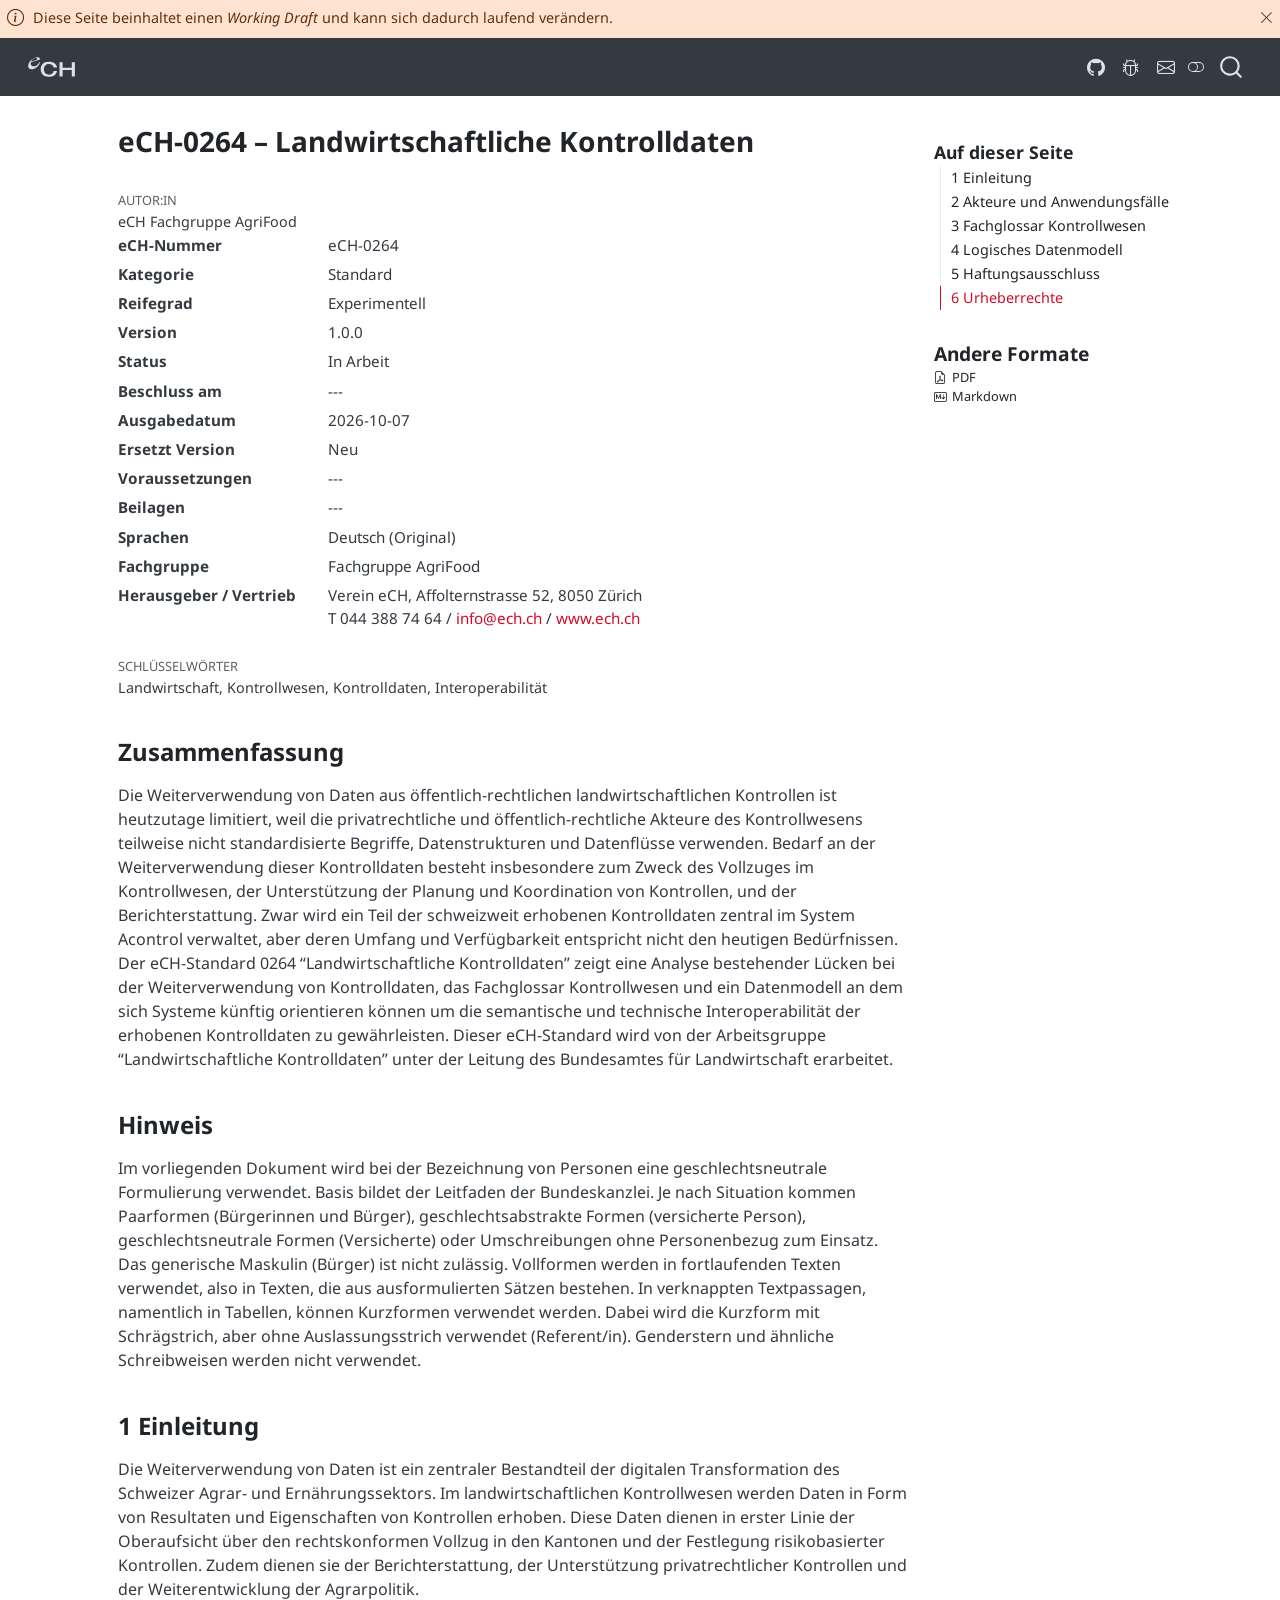
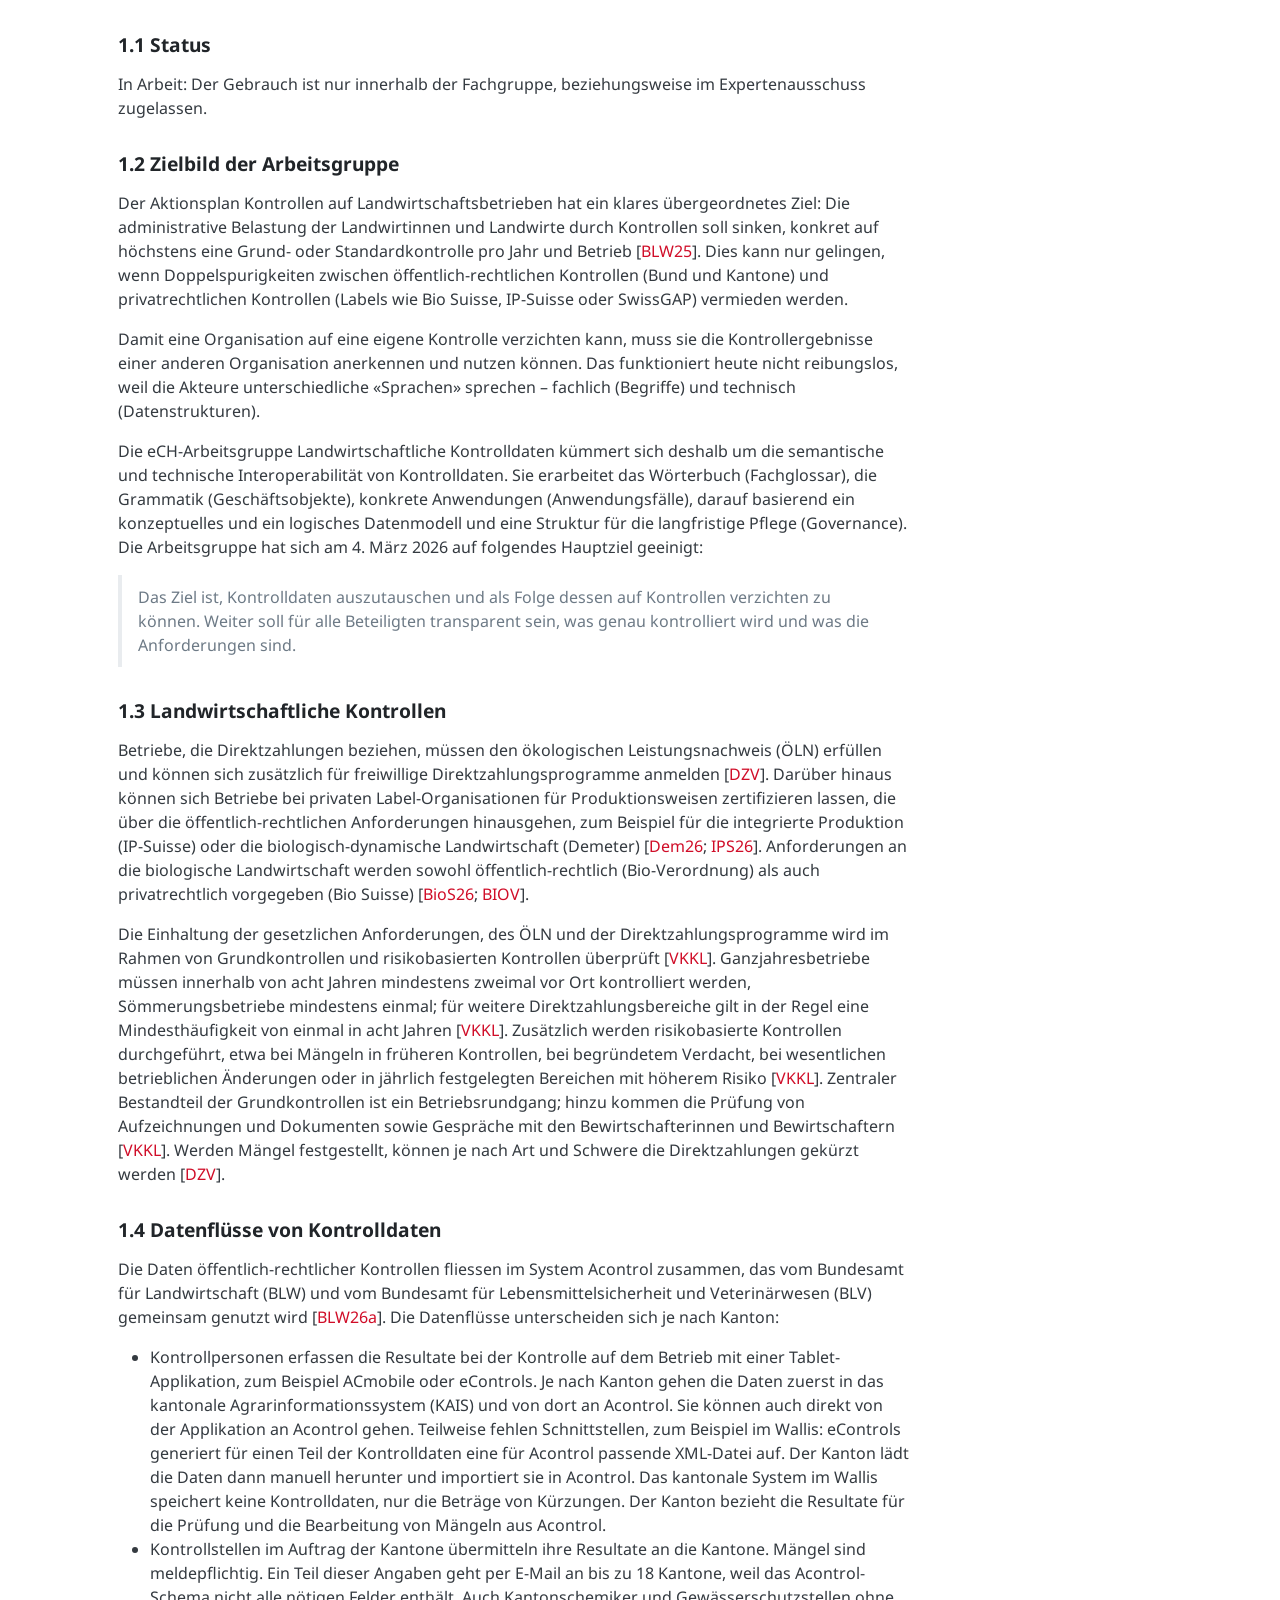
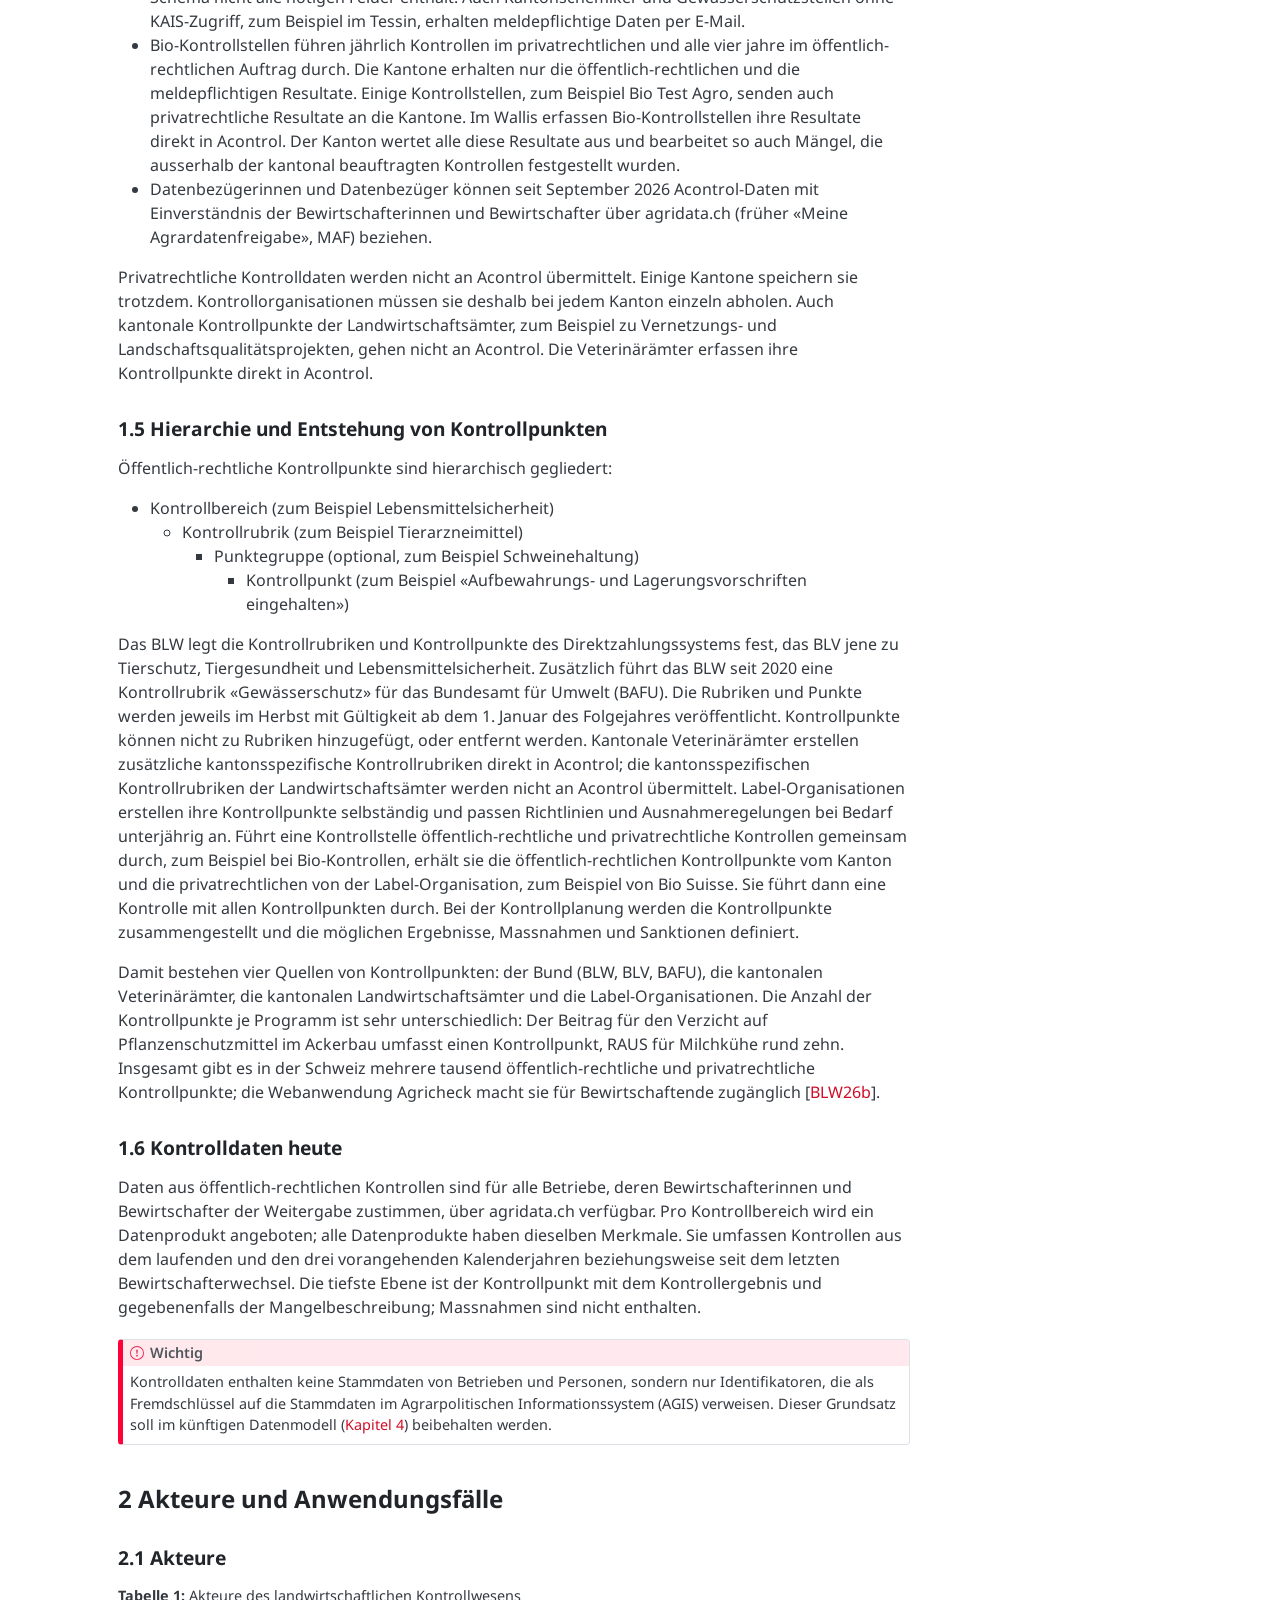
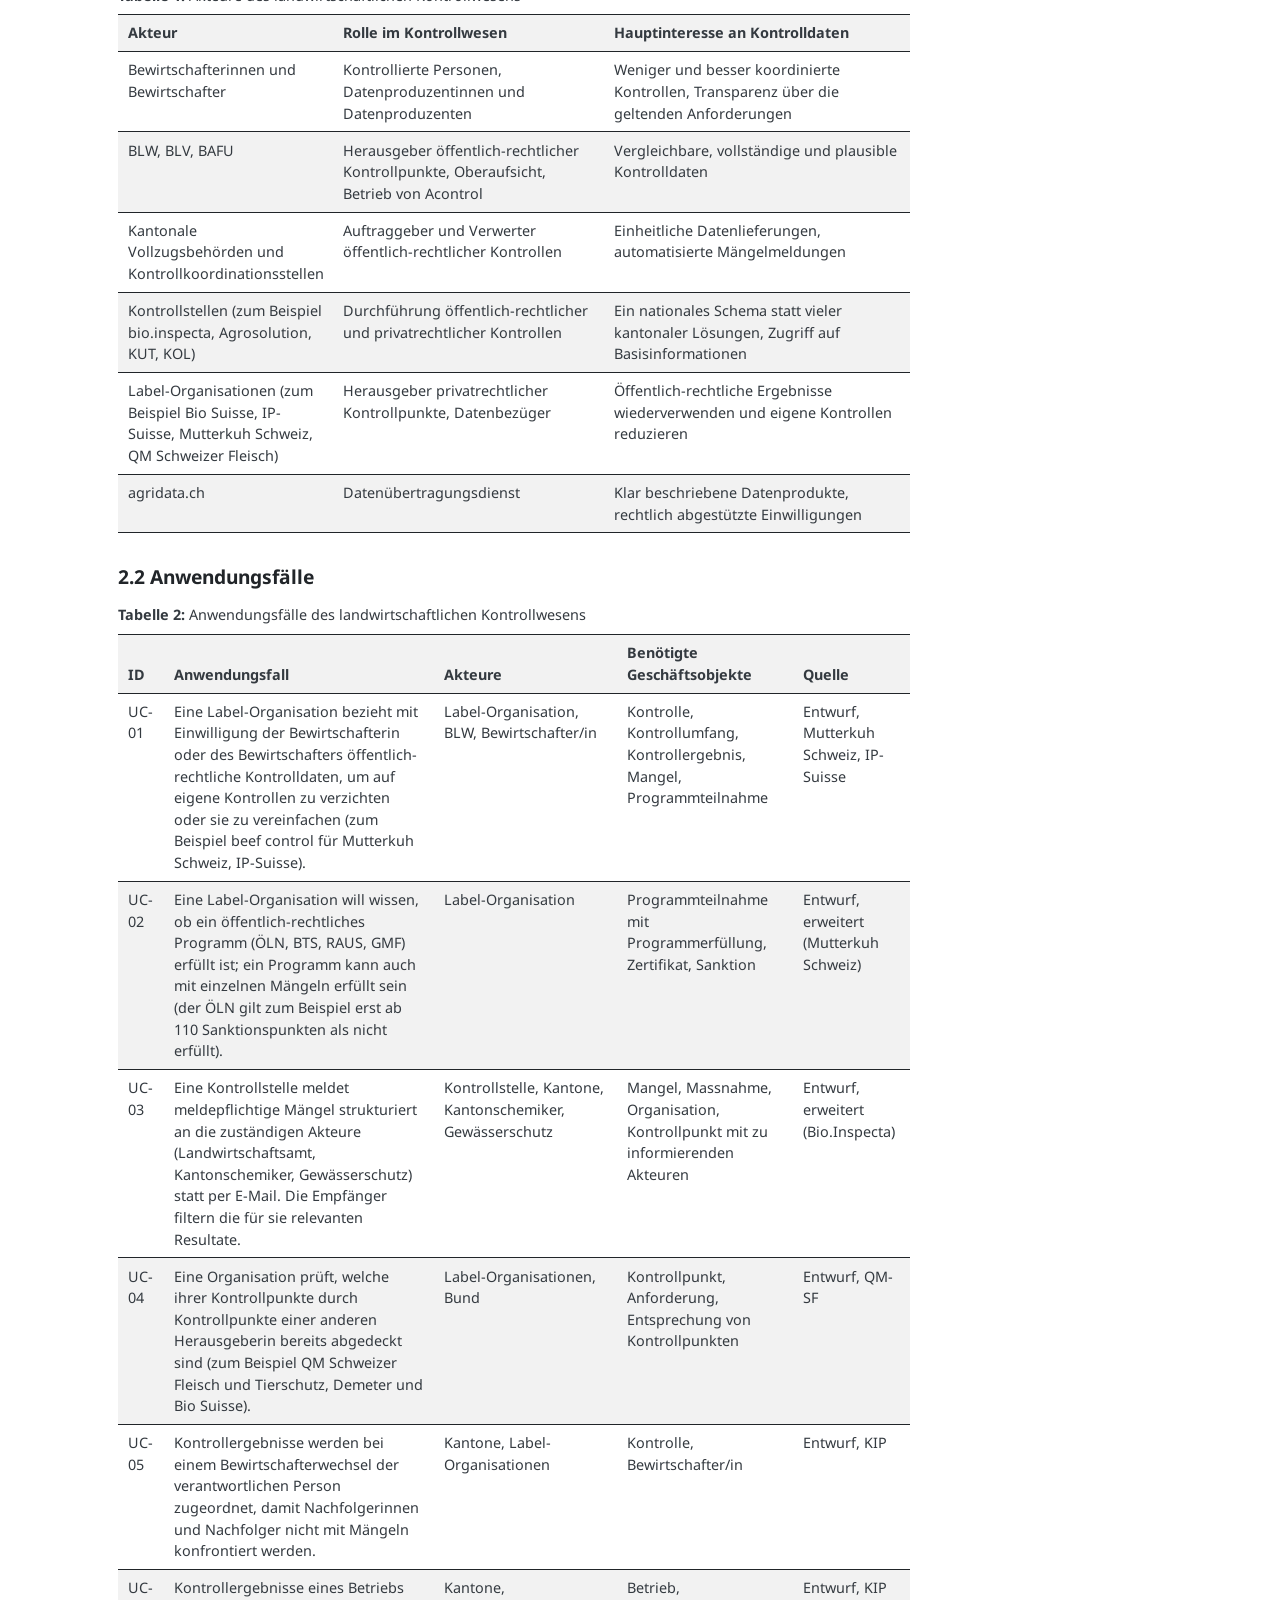
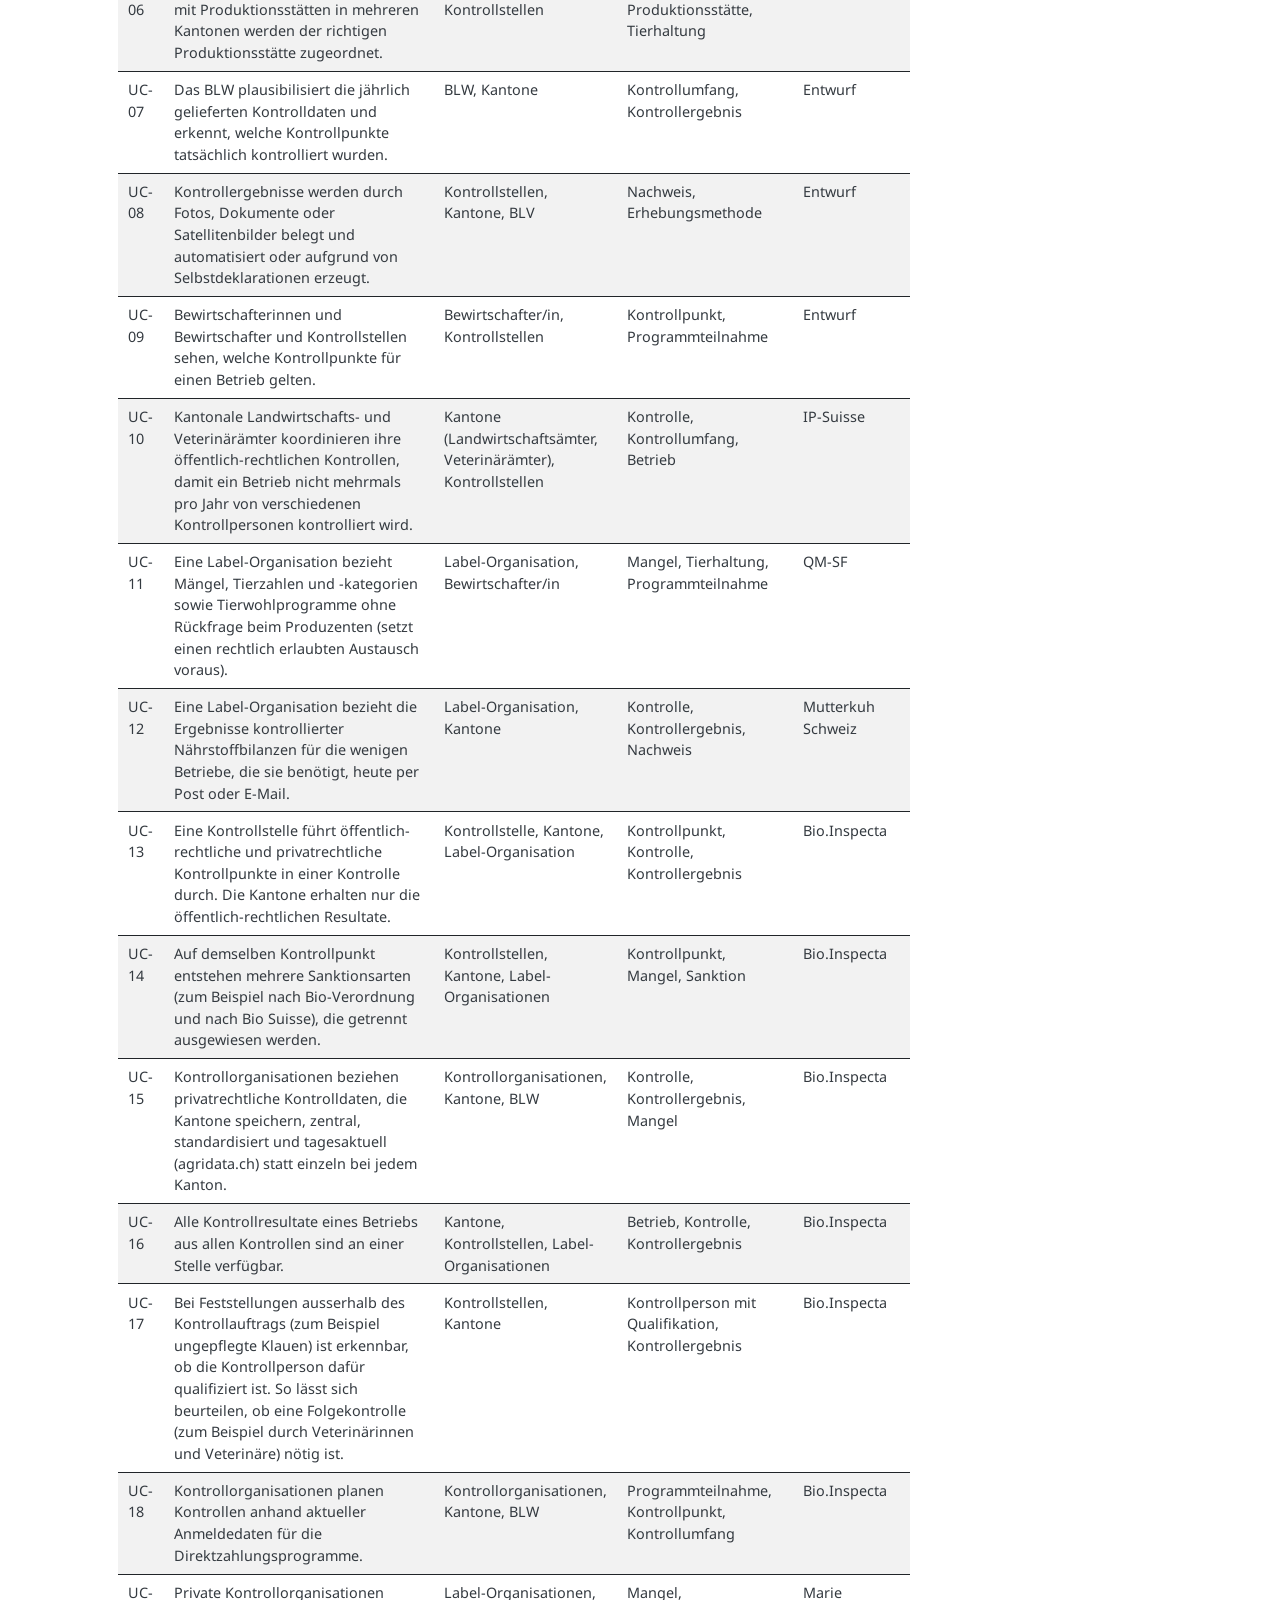
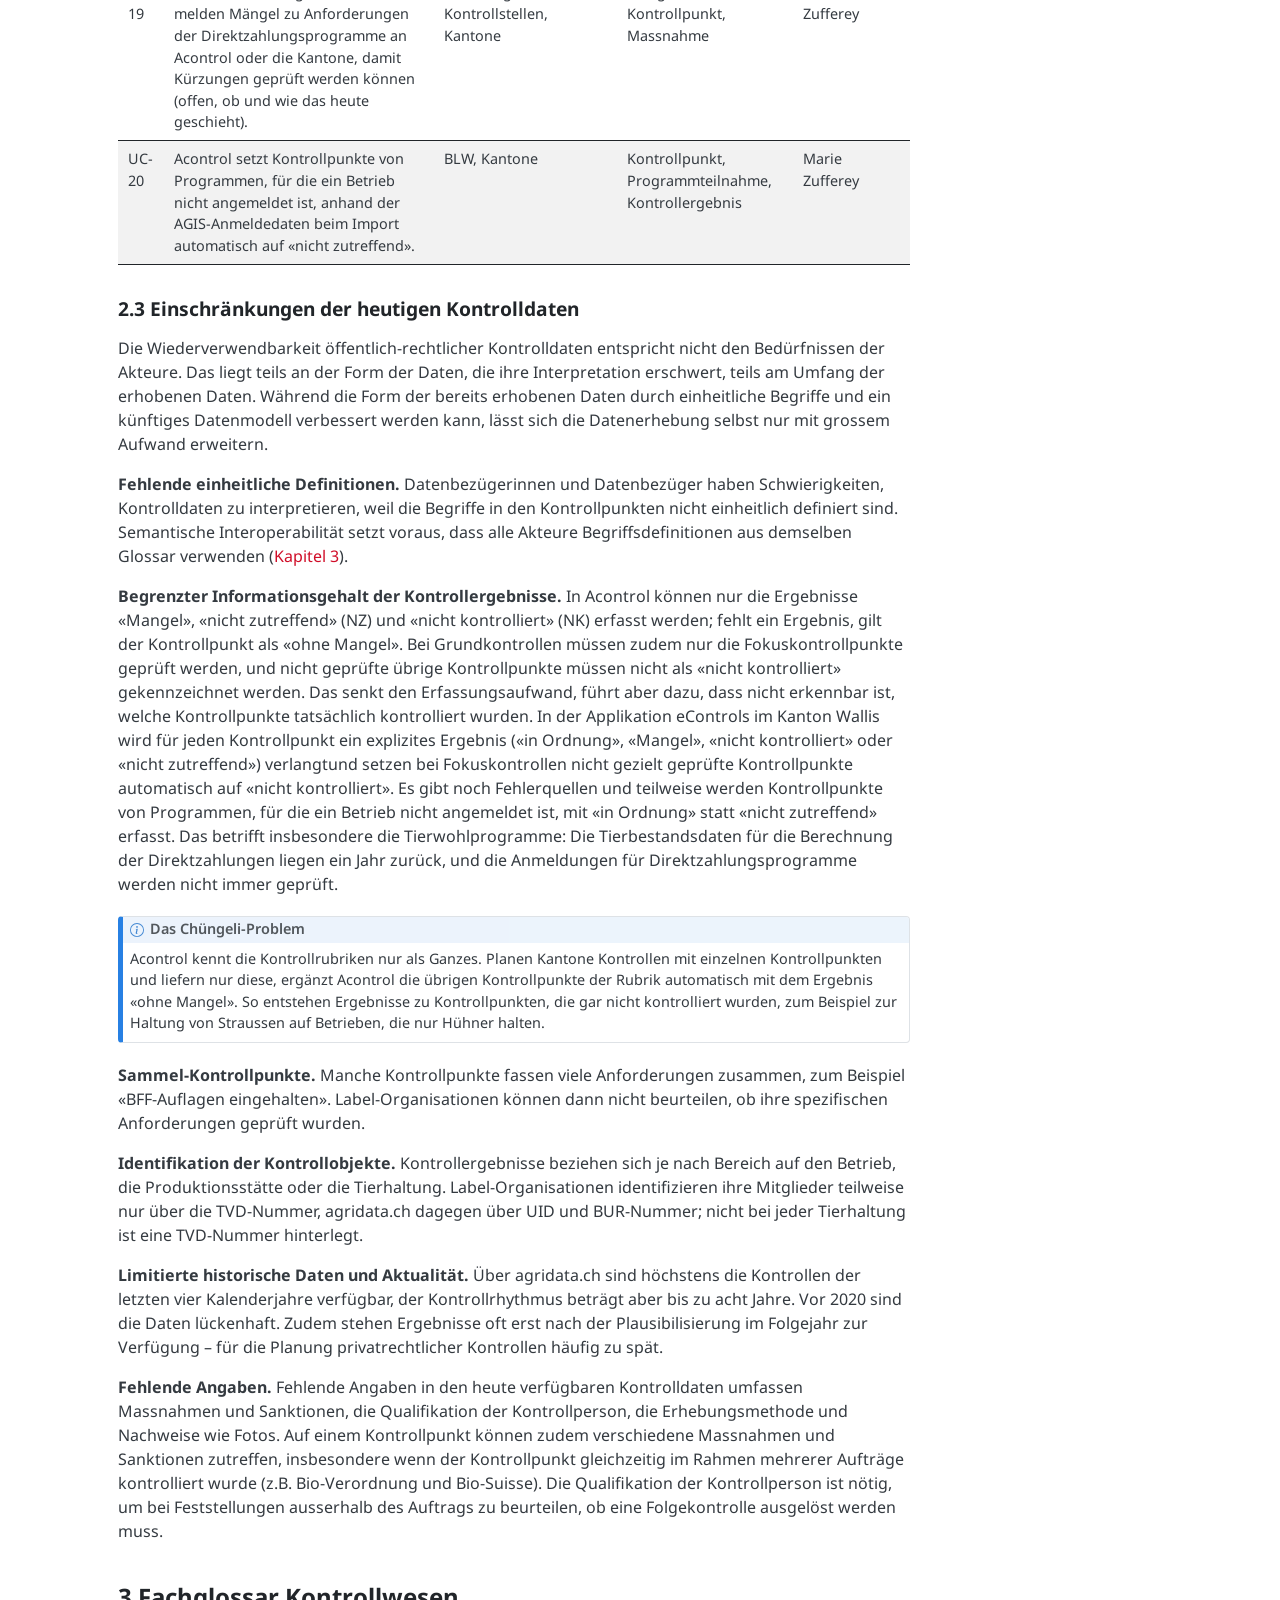
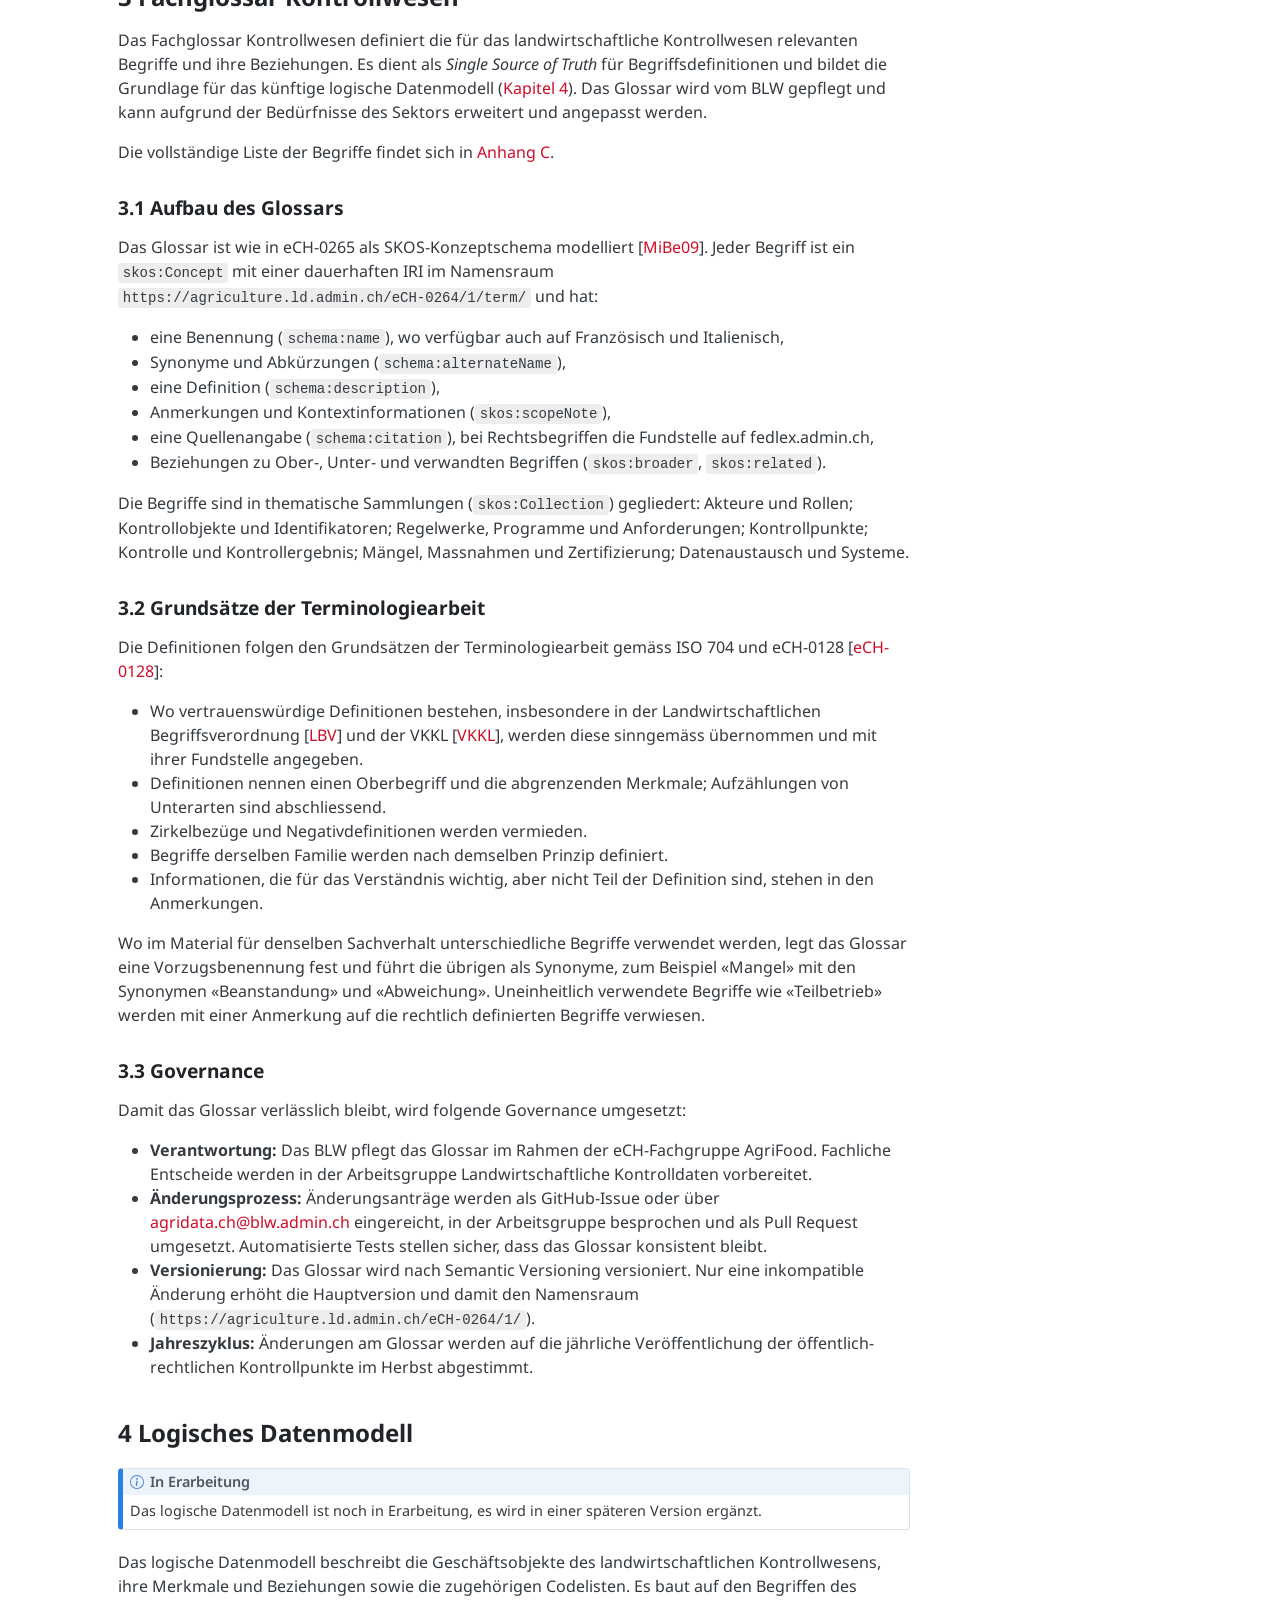
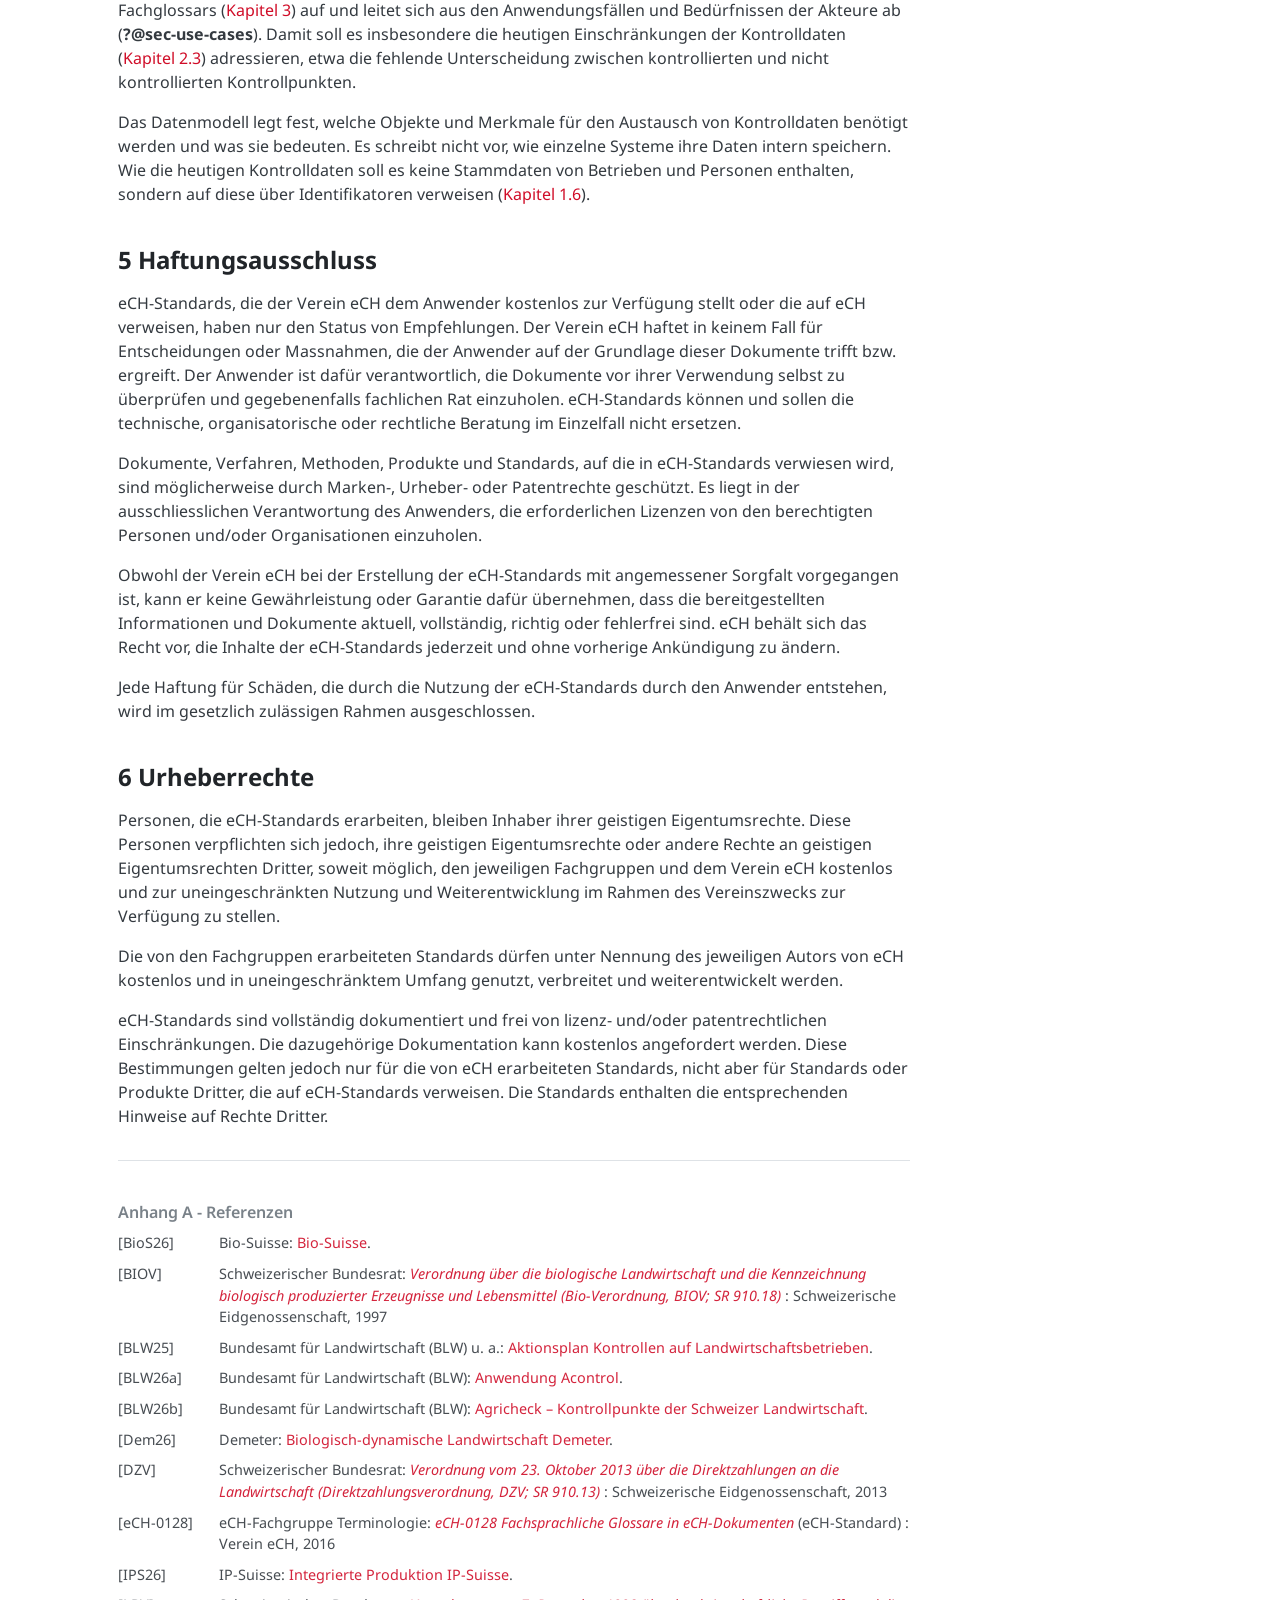
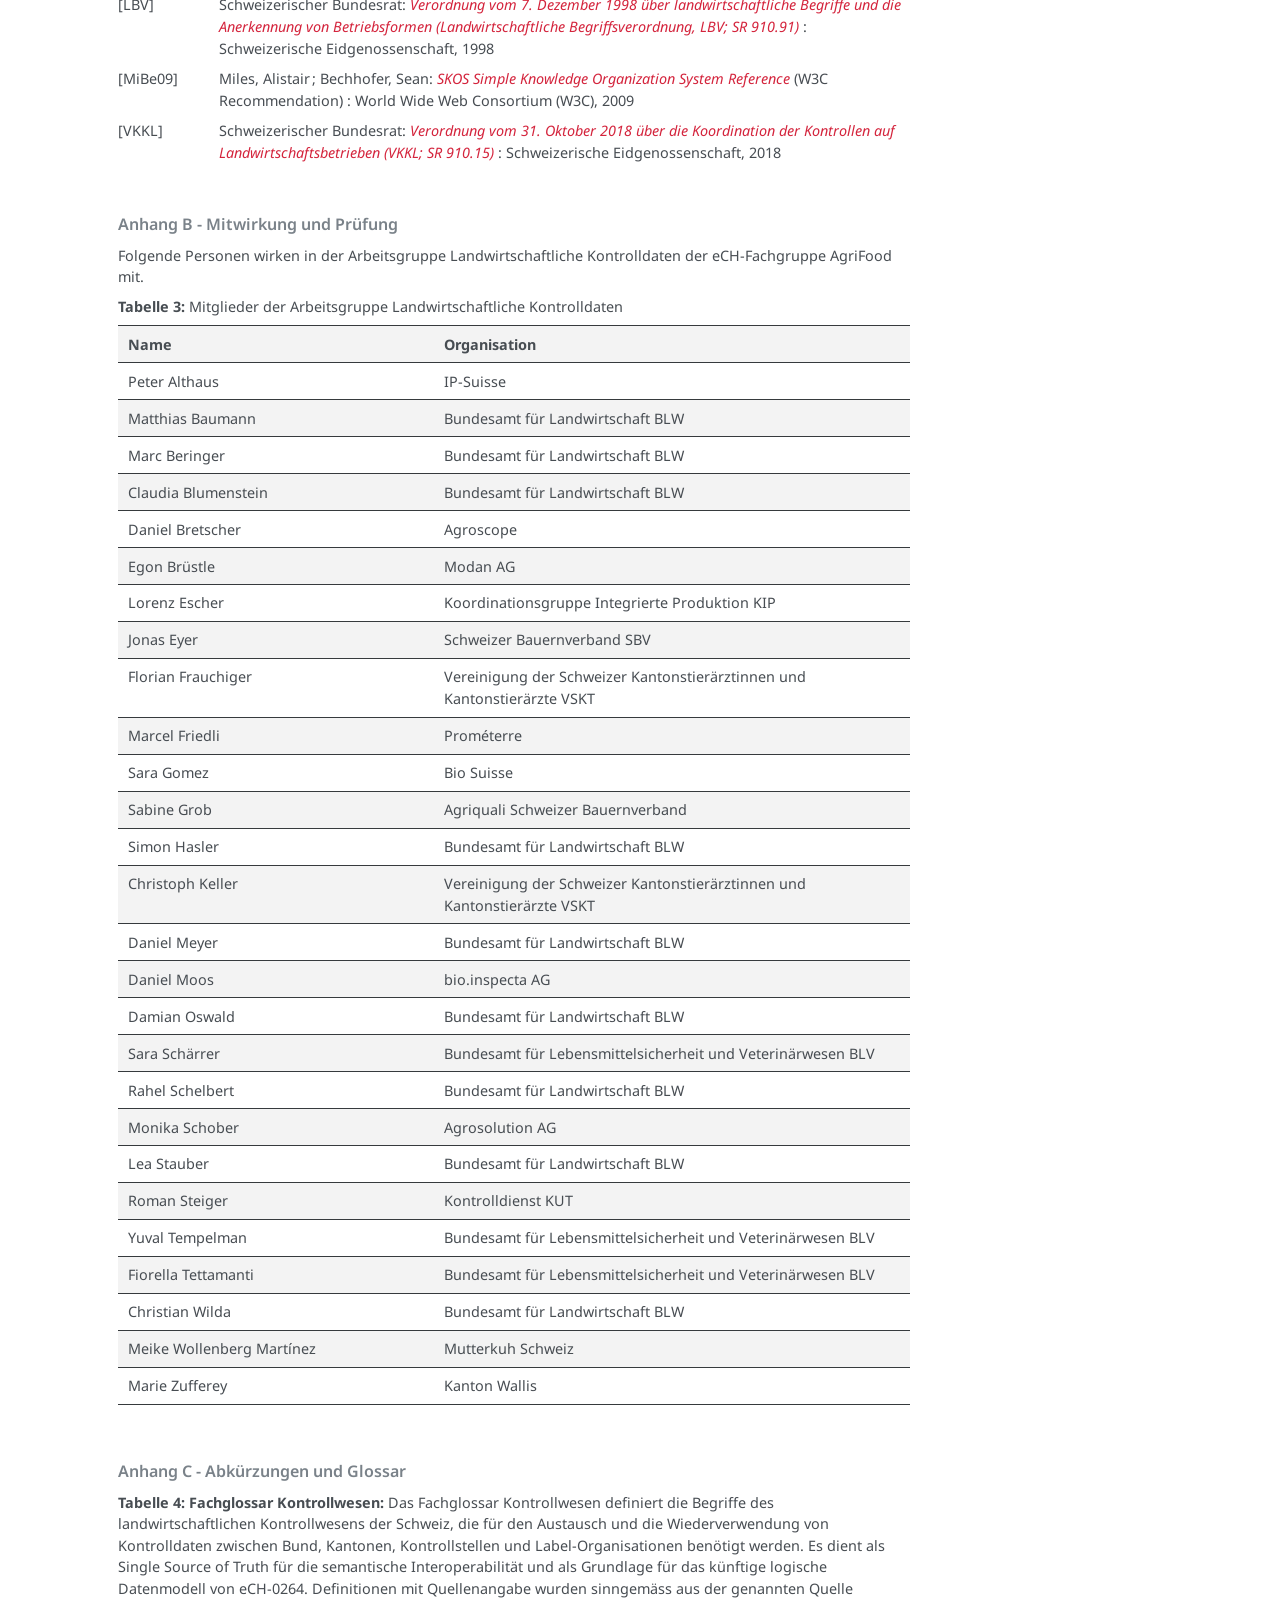
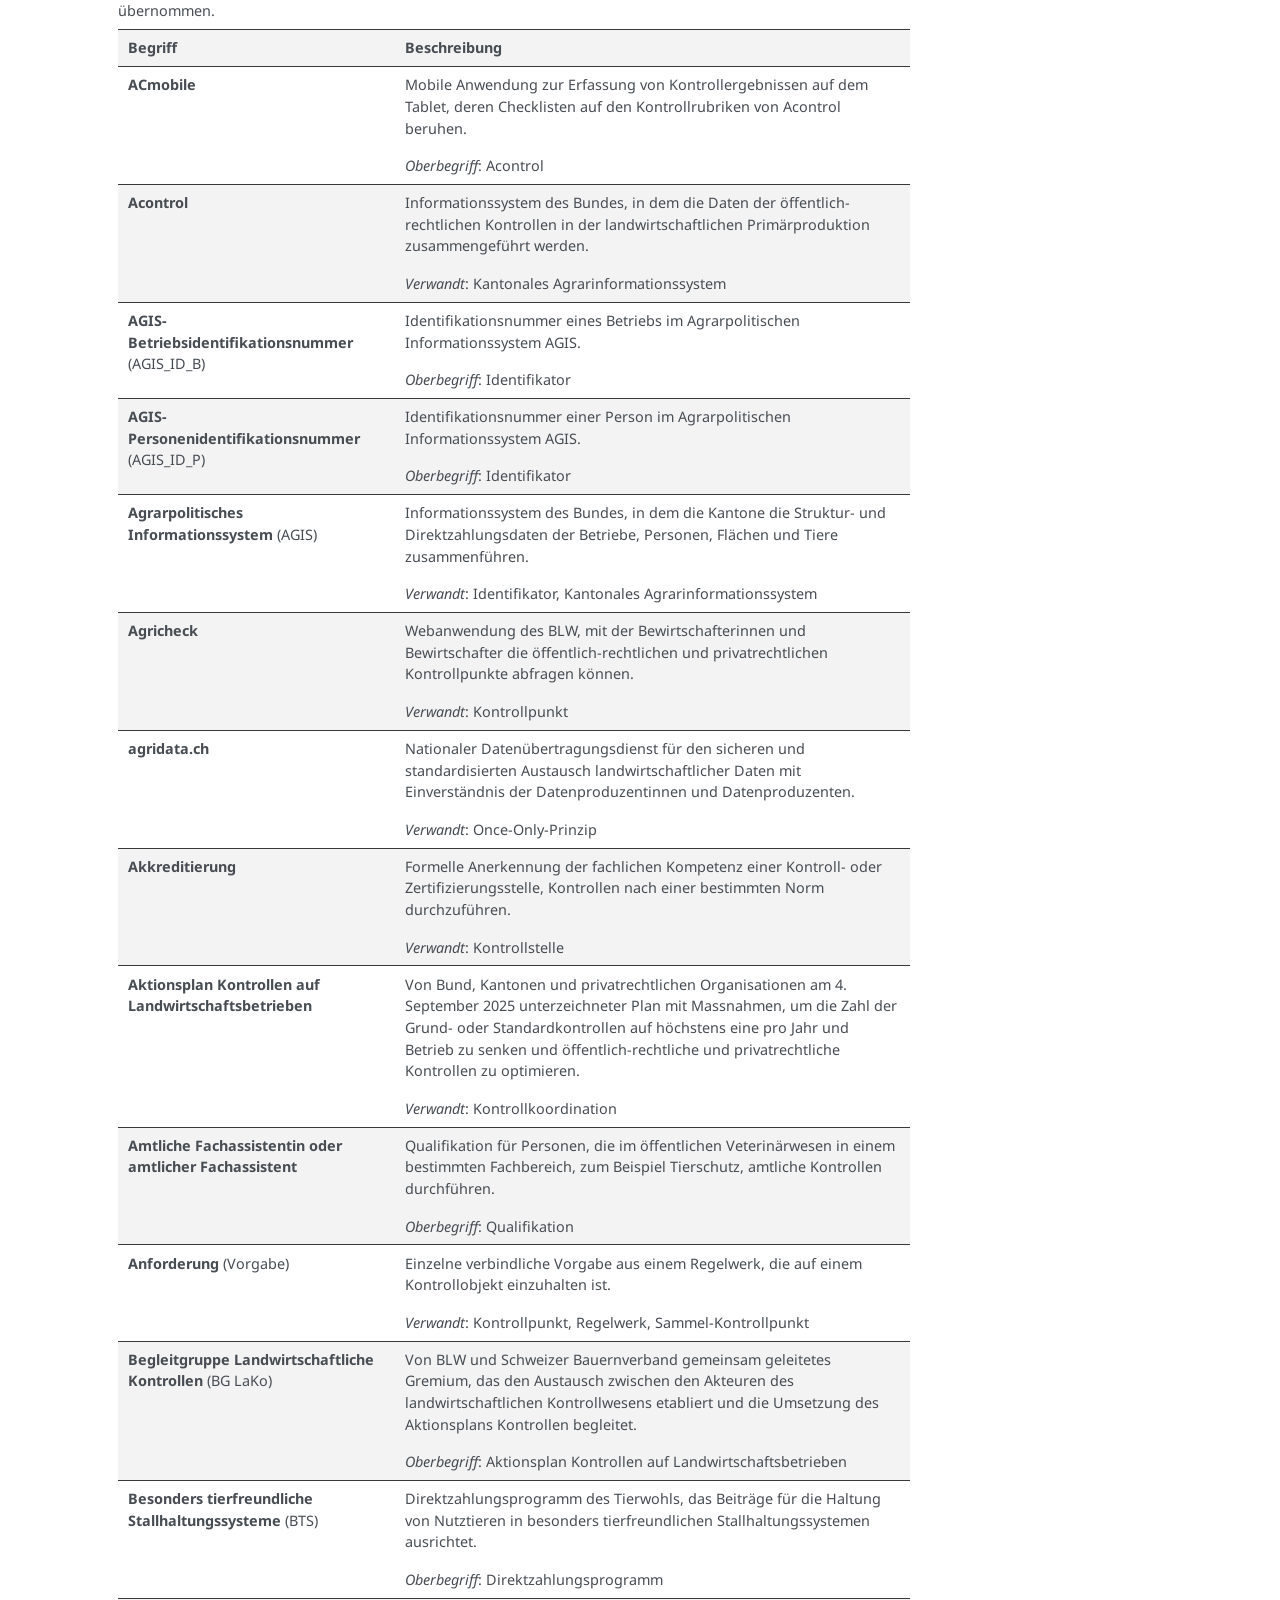
==== de/index.html @ 731e7e67 "deploy: 01786f8aa775cdacf7f12fbfe8cafeb1a2fda504" ====
<!DOCTYPE html>
<html xmlns="http://www.w3.org/1999/xhtml" lang="de-CH" xml:lang="de-CH"><head>

<meta charset="utf-8">
<meta name="generator" content="quarto-1.10.19">

<meta name="viewport" content="width=device-width, initial-scale=1.0, user-scalable=yes">

<meta name="author" content="eCH Fachgruppe AgriFood">
<meta name="dcterms.date" content="2026-10-07">
<meta name="keywords" content="Landwirtschaft, Kontrollwesen, Kontrolldaten, Interoperabilität">

<title>eCH-0264 – Landwirtschaftliche Kontrolldaten – eCH-0264 Version 1.0.0 (Working Draft)</title>
<style>
/* Default styles provided by pandoc.
** See https://pandoc.org/MANUAL.html#variables-for-html for config info.
*/
span.smallcaps{font-variant: small-caps;}
div.columns{display: flex; gap: 1.5em;}
div.column{flex: auto;}
@media screen {
div.columns{gap: min(4vw, 1.5em);}
div.column{overflow-x: auto;}
}
div.hanging-indent{margin-left: 1.5em; text-indent: -1.5em;}
ul.task-list{list-style: none;}
ul.task-list li input[type="checkbox"] {
  width: 0.8em;
  margin: 0 0.8em 0.2em -1em; /* quarto-specific, see https://github.com/quarto-dev/quarto-cli/issues/4556 */ 
  vertical-align: middle;
}
/* CSS for citations */
div.csl-bib-body { }
div.csl-entry {
  clear: both;
}
.hanging-indent div.csl-entry {
  margin-left:2em;
  text-indent:-2em;
}
div.csl-left-margin {
  min-width:2em;
  float:left;
}
div.csl-right-inline {
  margin-left:2em;
  padding-left:1em;
}
div.csl-indent {
  margin-left: 2em;
}</style>


<script src="../site_libs/quarto-nav/quarto-nav.js"></script>
<script src="../site_libs/quarto-nav/headroom.min.js"></script>
<script src="../site_libs/clipboard/clipboard.min.js"></script>
<script src="../site_libs/quarto-search/autocomplete.umd.js"></script>
<script src="../site_libs/quarto-search/fuse.min.js"></script>
<script src="../site_libs/quarto-search/quarto-search.js"></script>
<meta name="quarto:offset" content="../">
<link href="../assets/favicon.svg" rel="icon" type="image/svg+xml">
<script src="../site_libs/quarto-html/quarto.js" type="module"></script>
<script src="../site_libs/quarto-html/tabsets/tabsets.js" type="module"></script>
<script src="../site_libs/quarto-html/popper.min.js"></script>
<script src="../site_libs/quarto-html/tippy.umd.min.js"></script>
<script src="../site_libs/quarto-html/anchor.min.js"></script>
<link href="../site_libs/quarto-html/tippy.css" rel="stylesheet">
<link href="../site_libs/quarto-html/quarto-syntax-highlighting-5c1318cf63eba56dbef7ba16bc7d56f5.css" rel="stylesheet" class="quarto-color-scheme" id="quarto-text-highlighting-styles">
<link href="../site_libs/quarto-html/quarto-syntax-highlighting-dark-6453f418aeef366c23116eb9cb0b6816.css" rel="stylesheet" class="quarto-color-scheme quarto-color-alternate" id="quarto-text-highlighting-styles">
<link href="../site_libs/quarto-html/quarto-syntax-highlighting-5c1318cf63eba56dbef7ba16bc7d56f5.css" rel="stylesheet" class="quarto-color-scheme-extra" id="quarto-text-highlighting-styles">
<script src="../site_libs/bootstrap/bootstrap.min.js"></script>
<link href="../site_libs/bootstrap/bootstrap-icons.css" rel="stylesheet">
<link href="../site_libs/bootstrap/bootstrap-4e3e9719ee07071840381ae7d92f4e92.min.css" rel="stylesheet" append-hash="true" class="quarto-color-scheme" id="quarto-bootstrap" data-mode="light">
<link href="../site_libs/bootstrap/bootstrap-dark-5e4c517e5e144ebeab2ab970c0de43fa.min.css" rel="stylesheet" append-hash="true" class="quarto-color-scheme quarto-color-alternate" id="quarto-bootstrap" data-mode="dark">
<link href="../site_libs/bootstrap/bootstrap-4e3e9719ee07071840381ae7d92f4e92.min.css" rel="stylesheet" append-hash="true" class="quarto-color-scheme-extra" id="quarto-bootstrap" data-mode="light">
<script id="quarto-search-options" type="application/json">{
  "location": "navbar",
  "copy-button": false,
  "collapse-after": 3,
  "panel-placement": "end",
  "type": "overlay",
  "limit": 50,
  "keyboard-shortcut": [
    "f",
    "/",
    "s"
  ],
  "show-item-context": false,
  "language": {
    "search-no-results-text": "Keine Treffer",
    "search-matching-documents-text": "Treffer",
    "search-copy-link-title": "Link in die Suche kopieren",
    "search-hide-matches-text": "Zusätzliche Treffer verbergen",
    "search-more-match-text": "weitere Treffer in diesem Dokument",
    "search-more-matches-text": "weitere Treffer in diesem Dokument",
    "search-clear-button-title": "Zurücksetzen",
    "search-text-placeholder": "",
    "search-detached-cancel-button-title": "Abbrechen",
    "search-submit-button-title": "Abschicken",
    "search-label": "Suchen"
  }
}</script>


</head>

<body class="nav-fixed quarto-light"><script id="quarto-html-before-body" type="application/javascript">
    const toggleBodyColorMode = (bsSheetEl) => {
      const mode = bsSheetEl.getAttribute("data-mode");
      const bodyEl = window.document.querySelector("body");
      if (mode === "dark") {
        bodyEl.classList.add("quarto-dark");
        bodyEl.classList.remove("quarto-light");
      } else {
        bodyEl.classList.add("quarto-light");
        bodyEl.classList.remove("quarto-dark");
      }
    }
    const toggleBodyColorPrimary = () => {
      const bsSheetEl = window.document.querySelector("link#quarto-bootstrap:not([rel=disabled-stylesheet])");
      if (bsSheetEl) {
        toggleBodyColorMode(bsSheetEl);
      }
    }
    const setColorSchemeToggle = (alternate) => {
      const toggles = window.document.querySelectorAll('.quarto-color-scheme-toggle');
      for (let i=0; i < toggles.length; i++) {
        const toggle = toggles[i];
        if (toggle) {
          if (alternate) {
            toggle.classList.add("alternate");
          } else {
            toggle.classList.remove("alternate");
          }
        }
      }
    };
    const toggleColorMode = (alternate) => {
      // Switch the stylesheets
      const primaryStylesheets = window.document.querySelectorAll('link.quarto-color-scheme:not(.quarto-color-alternate)');
      const alternateStylesheets = window.document.querySelectorAll('link.quarto-color-scheme.quarto-color-alternate');
      manageTransitions('#quarto-margin-sidebar .nav-link', false);
      if (alternate) {
        // note: dark is layered on light, we don't disable primary!
        enableStylesheet(alternateStylesheets);
        for (const sheetNode of alternateStylesheets) {
          if (sheetNode.id === "quarto-bootstrap") {
            toggleBodyColorMode(sheetNode);
          }
        }
      } else {
        disableStylesheet(alternateStylesheets);
        enableStylesheet(primaryStylesheets)
        toggleBodyColorPrimary();
      }
      manageTransitions('#quarto-margin-sidebar .nav-link', true);
      // Switch the toggles
      setColorSchemeToggle(alternate)
      // Hack to workaround the fact that safari doesn't
      // properly recolor the scrollbar when toggling (#1455)
      if (navigator.userAgent.indexOf('Safari') > 0 && navigator.userAgent.indexOf('Chrome') == -1) {
        manageTransitions("body", false);
        window.scrollTo(0, 1);
        setTimeout(() => {
          window.scrollTo(0, 0);
          manageTransitions("body", true);
        }, 40);
      }
    }
    const disableStylesheet = (stylesheets) => {
      for (let i=0; i < stylesheets.length; i++) {
        const stylesheet = stylesheets[i];
        stylesheet.rel = 'disabled-stylesheet';
      }
    }
    const enableStylesheet = (stylesheets) => {
      for (let i=0; i < stylesheets.length; i++) {
        const stylesheet = stylesheets[i];
        if(stylesheet.rel !== 'stylesheet') { // for Chrome, which will still FOUC without this check
          stylesheet.rel = 'stylesheet';
        }
      }
    }
    const manageTransitions = (selector, allowTransitions) => {
      const els = window.document.querySelectorAll(selector);
      for (let i=0; i < els.length; i++) {
        const el = els[i];
        if (allowTransitions) {
          el.classList.remove('notransition');
        } else {
          el.classList.add('notransition');
        }
      }
    }
    const isFileUrl = () => {
      return window.location.protocol === 'file:';
    }
    const hasAlternateSentinel = () => {
      let styleSentinel = getColorSchemeSentinel();
      if (styleSentinel !== null) {
        return styleSentinel === "alternate";
      } else {
        return false;
      }
    }
    const setStyleSentinel = (alternate) => {
      const value = alternate ? "alternate" : "default";
      if (!isFileUrl()) {
        window.localStorage.setItem("quarto-color-scheme", value);
      } else {
        localAlternateSentinel = value;
      }
    }
    const getColorSchemeSentinel = () => {
      if (!isFileUrl()) {
        const storageValue = window.localStorage.getItem("quarto-color-scheme");
        return storageValue != null ? storageValue : localAlternateSentinel;
      } else {
        return localAlternateSentinel;
      }
    }
    const toggleGiscusIfUsed = (isAlternate, darkModeDefault) => {
      const baseTheme = document.querySelector('#giscus-base-theme')?.value ?? 'light';
      const alternateTheme = document.querySelector('#giscus-alt-theme')?.value ?? 'dark';
      let newTheme = '';
      if(authorPrefersDark) {
        newTheme = isAlternate ? baseTheme : alternateTheme;
      } else {
        newTheme = isAlternate ? alternateTheme : baseTheme;
      }
      const changeGiscusTheme = () => {
        // From: https://github.com/giscus/giscus/issues/336
        const sendMessage = (message) => {
          const iframe = document.querySelector('iframe.giscus-frame');
          if (!iframe) return;
          iframe.contentWindow.postMessage({ giscus: message }, 'https://giscus.app');
        }
        sendMessage({
          setConfig: {
            theme: newTheme
          }
        });
      }
      const isGiscussLoaded = window.document.querySelector('iframe.giscus-frame') !== null;
      if (isGiscussLoaded) {
        changeGiscusTheme();
      }
    };
    const authorPrefersDark = false;
    const darkModeDefault = authorPrefersDark;
      document.querySelector('link#quarto-text-highlighting-styles.quarto-color-scheme-extra').rel = 'disabled-stylesheet';
      document.querySelector('link#quarto-bootstrap.quarto-color-scheme-extra').rel = 'disabled-stylesheet';
    let localAlternateSentinel = darkModeDefault ? 'alternate' : 'default';
    // Dark / light mode switch
    window.quartoToggleColorScheme = () => {
      // Read the current dark / light value
      let toAlternate = !hasAlternateSentinel();
      toggleColorMode(toAlternate);
      setStyleSentinel(toAlternate);
      toggleGiscusIfUsed(toAlternate, darkModeDefault);
      window.dispatchEvent(new Event('resize'));
    };
    // Switch to dark mode if need be
    if (hasAlternateSentinel()) {
      toggleColorMode(true);
    } else {
      toggleColorMode(false);
    }
  </script>

<div id="quarto-search-results"></div>
  <header id="quarto-header" class="headroom fixed-top">
    <div id="quarto-announcement" data-announcement-id="d85d7a68f431d7b9206e2ebded472254" class="alert alert-warning hidden"><i class="bi bi-info-circle quarto-announcement-icon"></i><div class="quarto-announcement-content">
<p>Diese Seite beinhaltet einen <em>Working Draft</em> und kann sich dadurch laufend verändern.</p>
</div><i class="bi bi-x-lg quarto-announcement-action"></i></div>
    <nav class="navbar navbar-expand-lg " data-bs-theme="dark">
      <div class="navbar-container container-fluid">
      <div class="navbar-brand-container mx-auto">
    <a href="../index.html" class="navbar-brand navbar-brand-logo">
    <img src="../assets/ech.svg" alt="eCH" class="navbar-logo light-content">
    <img src="../assets/ech.svg" alt="eCH" class="navbar-logo dark-content">
    </a>
  </div>
            <div id="quarto-search" class="" title="Suchen"></div>
          <button class="navbar-toggler" type="button" data-bs-toggle="collapse" data-bs-target="#navbarCollapse" aria-controls="navbarCollapse" role="menu" aria-expanded="false" aria-label="Navigation umschalten" onclick="if (window.quartoToggleHeadroom) { window.quartoToggleHeadroom(); }">
  <span class="navbar-toggler-icon"></span>
</button>
          <div class="collapse navbar-collapse" id="navbarCollapse">
            <ul class="navbar-nav navbar-nav-scroll ms-auto">
  <li class="nav-item compact">
    <a class="nav-link" href="https://github.com/blw-ofag-ufag/eCH-0264"> <i class="bi bi-github" role="img" aria-label="GitHub">
</i> 
<span class="menu-text"></span></a>
  </li>  
  <li class="nav-item compact">
    <a class="nav-link" href="https://github.com/blw-ofag-ufag/eCH-0264/issues/new"> <i class="bi bi-bug" role="img" aria-label="Issue">
</i> 
<span class="menu-text"></span></a>
  </li>  
  <li class="nav-item compact">
    <a class="nav-link" href="mailto:agridata.ch@blw.admin.ch"> <i class="bi bi-envelope" role="img" aria-label="Contact">
</i> 
<span class="menu-text"></span></a>
  </li>  
</ul>
          </div> <!-- /navcollapse -->
            <div class="quarto-navbar-tools">
  <a href="" class="quarto-color-scheme-toggle quarto-navigation-tool  px-1" onclick="window.quartoToggleColorScheme(); return false;" title="Dunkelmodus umschalten"><i class="bi"></i></a>
</div>
      </div> <!-- /container-fluid -->
    </nav>
</header>
<!-- content -->
<div id="quarto-content" class="quarto-container page-columns page-rows-contents page-layout-article page-navbar">
<!-- sidebar -->
<!-- margin-sidebar -->
    <div id="quarto-margin-sidebar" class="sidebar margin-sidebar">
        <nav id="TOC" role="doc-toc" class="toc-active">
    <h2 id="toc-title">Auf dieser Seite</h2>
   
  <ul class="collapse">
  <li><a href="#sec-introduction" id="toc-sec-introduction" class="nav-link active" data-scroll-target="#sec-introduction"><span class="header-section-number">1</span> Einleitung</a>
  <ul class="collapse">
  <li><a href="#sec-status" id="toc-sec-status" class="nav-link" data-scroll-target="#sec-status"><span class="header-section-number">1.1</span> Status</a></li>
  <li><a href="#sec-target-picture" id="toc-sec-target-picture" class="nav-link" data-scroll-target="#sec-target-picture"><span class="header-section-number">1.2</span> Zielbild der Arbeitsgruppe</a></li>
  <li><a href="#sec-agricultural-inspections" id="toc-sec-agricultural-inspections" class="nav-link" data-scroll-target="#sec-agricultural-inspections"><span class="header-section-number">1.3</span> Landwirtschaftliche Kontrollen</a></li>
  <li><a href="#sec-data-flows" id="toc-sec-data-flows" class="nav-link" data-scroll-target="#sec-data-flows"><span class="header-section-number">1.4</span> Datenflüsse von Kontrolldaten</a></li>
  <li><a href="#sec-control-point-hierarchy" id="toc-sec-control-point-hierarchy" class="nav-link" data-scroll-target="#sec-control-point-hierarchy"><span class="header-section-number">1.5</span> Hierarchie und Entstehung von Kontrollpunkten</a></li>
  <li><a href="#sec-inspection-data" id="toc-sec-inspection-data" class="nav-link" data-scroll-target="#sec-inspection-data"><span class="header-section-number">1.6</span> Kontrolldaten heute</a></li>
  </ul></li>
  <li><a href="#sec-actors-use-cases" id="toc-sec-actors-use-cases" class="nav-link" data-scroll-target="#sec-actors-use-cases"><span class="header-section-number">2</span> Akteure und Anwendungsfälle</a>
  <ul class="collapse">
  <li><a href="#sec-actors" id="toc-sec-actors" class="nav-link" data-scroll-target="#sec-actors"><span class="header-section-number">2.1</span> Akteure</a></li>
  <li><a href="#sec-usecases" id="toc-sec-usecases" class="nav-link" data-scroll-target="#sec-usecases"><span class="header-section-number">2.2</span> Anwendungsfälle</a></li>
  <li><a href="#sec-limitations" id="toc-sec-limitations" class="nav-link" data-scroll-target="#sec-limitations"><span class="header-section-number">2.3</span> Einschränkungen der heutigen Kontrolldaten</a></li>
  </ul></li>
  <li><a href="#sec-glossary" id="toc-sec-glossary" class="nav-link" data-scroll-target="#sec-glossary"><span class="header-section-number">3</span> Fachglossar Kontrollwesen</a>
  <ul class="collapse">
  <li><a href="#sec-glossary-structure" id="toc-sec-glossary-structure" class="nav-link" data-scroll-target="#sec-glossary-structure"><span class="header-section-number">3.1</span> Aufbau des Glossars</a></li>
  <li><a href="#sec-glossary-principles" id="toc-sec-glossary-principles" class="nav-link" data-scroll-target="#sec-glossary-principles"><span class="header-section-number">3.2</span> Grundsätze der Terminologiearbeit</a></li>
  <li><a href="#sec-governance" id="toc-sec-governance" class="nav-link" data-scroll-target="#sec-governance"><span class="header-section-number">3.3</span> Governance</a></li>
  </ul></li>
  <li><a href="#sec-data-model" id="toc-sec-data-model" class="nav-link" data-scroll-target="#sec-data-model"><span class="header-section-number">4</span> Logisches Datenmodell</a></li>
  <li><a href="#sec-disclaimer" id="toc-sec-disclaimer" class="nav-link" data-scroll-target="#sec-disclaimer"><span class="header-section-number">5</span> Haftungsausschluss</a></li>
  <li><a href="#sec-copyrights" id="toc-sec-copyrights" class="nav-link" data-scroll-target="#sec-copyrights"><span class="header-section-number">6</span> Urheberrechte</a></li>
  
  
  
  
  
  
  </ul>
<div class="quarto-alternate-formats"><h2>Andere Formate</h2><ul><li><a href="index.pdf"><i class="bi bi-file-earmark-pdf"></i>PDF</a></li><li><a href="index.md"><i class="bi bi-markdown"></i>Markdown</a></li></ul></div></nav>
    </div>
<!-- main -->
<main class="content" id="quarto-document-content">


<header id="title-block-header" class="quarto-title-block default">
<div class="quarto-title">
<h1 class="title">eCH-0264 – Landwirtschaftliche Kontrolldaten</h1>
</div>



<div class="quarto-title-meta">

    <div>
    <div class="quarto-title-meta-heading">Autor:in</div>
    <div class="quarto-title-meta-contents">
             <p>eCH Fachgruppe AgriFood </p>
          </div>
  </div>
  
    
  
  </div>

<dl class="ech-metadata">
    <div>
    <dt>eCH-Nummer</dt>
    <dd>
                        <p>eCH-0264</p>
                      </dd>
  </div>
    <div>
    <dt>Kategorie</dt>
    <dd>
                        <p>Standard</p>
                      </dd>
  </div>
    <div>
    <dt>Reifegrad</dt>
    <dd>
                        <p>Experimentell</p>
                      </dd>
  </div>
    <div>
    <dt>Version</dt>
    <dd>
                        <p>1.0.0</p>
                      </dd>
  </div>
    <div>
    <dt>Status</dt>
    <dd>
                        <p>In Arbeit</p>
                      </dd>
  </div>
    <div>
    <dt>Beschluss am</dt>
    <dd>
            <p>---</p>
          </dd>
  </div>
    <div>
    <dt>Ausgabedatum</dt>
    <dd>
                        <p>2026-10-07</p>
                      </dd>
  </div>
    <div>
    <dt>Ersetzt Version</dt>
    <dd>
                        <p>Neu</p>
                      </dd>
  </div>
    <div>
    <dt>Voraussetzungen</dt>
    <dd>
            <p>---</p>
          </dd>
  </div>
    <div>
    <dt>Beilagen</dt>
    <dd>
            <p>---</p>
          </dd>
  </div>
    <div>
    <dt>Sprachen</dt>
    <dd>
                        <p>Deutsch (Original)</p>
                      </dd>
  </div>
    <div>
    <dt>Fachgruppe</dt>
    <dd>
                        <p>Fachgruppe AgriFood</p>
                      </dd>
  </div>
    <div>
    <dt>Herausgeber / Vertrieb</dt>
    <dd>
                        <p>Verein eCH, Affolternstrasse 52, 8050 Zürich</p>
            <p>T 044 388 74 64 / <a href="mailto:info@ech.ch">info@ech.ch</a> / <a href="https://www.ech.ch">www.ech.ch</a></p>
                      </dd>
  </div>
  </dl>


<div>
  <div class="keywords">
    <div class="block-title">Schlüsselwörter</div>
    <p>Landwirtschaft, Kontrollwesen, Kontrolldaten, Interoperabilität</p>
  </div>
</div>

</header>


<section id="sec-summary" class="level1 unnumbered unlisted">
<h1 class="unnumbered unlisted">Zusammenfassung</h1>
<p>Die Weiterverwendung von Daten aus öffentlich-rechtlichen landwirtschaftlichen Kontrollen ist heutzutage limitiert, weil die privatrechtliche und öffentlich-rechtliche Akteure des Kontrollwesens teilweise nicht standardisierte Begriffe, Datenstrukturen und Datenflüsse verwenden. Bedarf an der Weiterverwendung dieser Kontrolldaten besteht insbesondere zum Zweck des Vollzuges im Kontrollwesen, der Unterstützung der Planung und Koordination von Kontrollen, und der Berichterstattung. Zwar wird ein Teil der schweizweit erhobenen Kontrolldaten zentral im System Acontrol verwaltet, aber deren Umfang und Verfügbarkeit entspricht nicht den heutigen Bedürfnissen. Der eCH-Standard 0264 “Landwirtschaftliche Kontrolldaten” zeigt eine Analyse bestehender Lücken bei der Weiterverwendung von Kontrolldaten, das Fachglossar Kontrollwesen und ein Datenmodell an dem sich Systeme künftig orientieren können um die semantische und technische Interoperabilität der erhobenen Kontrolldaten zu gewährleisten. Dieser eCH-Standard wird von der Arbeitsgruppe “Landwirtschaftliche Kontrolldaten” unter der Leitung des Bundesamtes für Landwirtschaft erarbeitet.</p>
</section>
<section id="sec-note" class="level1 unnumbered unlisted">
<h1 class="unnumbered unlisted">Hinweis</h1>
<p>Im vorliegenden Dokument wird bei der Bezeichnung von Personen eine geschlechtsneutrale Formulierung verwendet. Basis bildet der Leitfaden der Bundeskanzlei. Je nach Situation kommen Paarformen (Bürgerinnen und Bürger), geschlechtsabstrakte Formen (versicherte Person), geschlechtsneutrale Formen (Versicherte) oder Umschreibungen ohne Personenbezug zum Einsatz. Das generische Maskulin (Bürger) ist nicht zulässig. Vollformen werden in fortlaufenden Texten verwendet, also in Texten, die aus ausformulierten Sätzen bestehen. In verknappten Textpassagen, namentlich in Tabellen, können Kurzformen verwendet werden. Dabei wird die Kurzform mit Schrägstrich, aber ohne Auslassungsstrich verwendet (Referent/in). Genderstern und ähnliche Schreibweisen werden nicht verwendet.</p>
</section>
<section id="sec-introduction" class="level1" data-number="1">
<h1 data-number="1"><span class="header-section-number">1</span> Einleitung</h1>
<p>Die Weiterverwendung von Daten ist ein zentraler Bestandteil der digitalen Transformation des Schweizer Agrar- und Ernährungssektors. Im landwirtschaftlichen Kontrollwesen werden Daten in Form von Resultaten und Eigenschaften von Kontrollen erhoben. Diese Daten dienen in erster Linie der Oberaufsicht über den rechtskonformen Vollzug in den Kantonen und der Festlegung risikobasierter Kontrollen. Zudem dienen sie der Berichterstattung, der Unterstützung privatrechtlicher Kontrollen und der Weiterentwicklung der Agrarpolitik.</p>
<section id="sec-status" class="level2" data-number="1.1">
<h2 data-number="1.1" class="anchored" data-anchor-id="sec-status"><span class="header-section-number">1.1</span> Status</h2>
<p>In Arbeit: Der Gebrauch ist nur innerhalb der Fachgruppe, beziehungsweise im Expertenausschuss zugelassen.</p>
</section>
<section id="sec-target-picture" class="level2" data-number="1.2">
<h2 data-number="1.2" class="anchored" data-anchor-id="sec-target-picture"><span class="header-section-number">1.2</span> Zielbild der Arbeitsgruppe</h2>
<p>Der Aktionsplan Kontrollen auf Landwirtschaftsbetrieben hat ein klares übergeordnetes Ziel: Die administrative Belastung der Landwirtinnen und Landwirte durch Kontrollen soll sinken, konkret auf höchstens eine Grund- oder Standardkontrolle pro Jahr und Betrieb <span class="citation" data-cites="blw2025aktionsplan">[<a href="#ref-blw2025aktionsplan" role="doc-biblioref">BLW25</a>]</span>. Dies kann nur gelingen, wenn Doppelspurigkeiten zwischen öffentlich-rechtlichen Kontrollen (Bund und Kantone) und privatrechtlichen Kontrollen (Labels wie Bio Suisse, IP-Suisse oder SwissGAP) vermieden werden.</p>
<p>Damit eine Organisation auf eine eigene Kontrolle verzichten kann, muss sie die Kontrollergebnisse einer anderen Organisation anerkennen und nutzen können. Das funktioniert heute nicht reibungslos, weil die Akteure unterschiedliche «Sprachen» sprechen – fachlich (Begriffe) und technisch (Datenstrukturen).</p>
<p>Die eCH-Arbeitsgruppe Landwirtschaftliche Kontrolldaten kümmert sich deshalb um die semantische und technische Interoperabilität von Kontrolldaten. Sie erarbeitet das Wörterbuch (Fachglossar), die Grammatik (Geschäftsobjekte), konkrete Anwendungen (Anwendungsfälle), darauf basierend ein konzeptuelles und ein logisches Datenmodell und eine Struktur für die langfristige Pflege (Governance). Die Arbeitsgruppe hat sich am 4. März 2026 auf folgendes Hauptziel geeinigt:</p>
<blockquote class="blockquote">
<p>Das Ziel ist, Kontrolldaten auszutauschen und als Folge dessen auf Kontrollen verzichten zu können. Weiter soll für alle Beteiligten transparent sein, was genau kontrolliert wird und was die Anforderungen sind.</p>
</blockquote>
</section>
<section id="sec-agricultural-inspections" class="level2" data-number="1.3">
<h2 data-number="1.3" class="anchored" data-anchor-id="sec-agricultural-inspections"><span class="header-section-number">1.3</span> Landwirtschaftliche Kontrollen</h2>
<p>Betriebe, die Direktzahlungen beziehen, müssen den ökologischen Leistungsnachweis (ÖLN) erfüllen und können sich zusätzlich für freiwillige Direktzahlungsprogramme anmelden <span class="citation" data-cites="dzv">[<a href="#ref-dzv" role="doc-biblioref">DZV</a>]</span>. Darüber hinaus können sich Betriebe bei privaten Label-Organisationen für Produktionsweisen zertifizieren lassen, die über die öffentlich-rechtlichen Anforderungen hinausgehen, zum Beispiel für die integrierte Produktion (IP-Suisse) oder die biologisch-dynamische Landwirtschaft (Demeter) <span class="citation" data-cites="ipsuisse demeter">[<a href="#ref-demeter" role="doc-biblioref">Dem26</a>; <a href="#ref-ipsuisse" role="doc-biblioref">IPS26</a>]</span>. Anforderungen an die biologische Landwirtschaft werden sowohl öffentlich-rechtlich (Bio-Verordnung) als auch privatrechtlich vorgegeben (Bio Suisse) <span class="citation" data-cites="biov biosuisse">[<a href="#ref-biosuisse" role="doc-biblioref">BioS26</a>; <a href="#ref-biov" role="doc-biblioref">BIOV</a>]</span>.</p>
<p>Die Einhaltung der gesetzlichen Anforderungen, des ÖLN und der Direktzahlungsprogramme wird im Rahmen von Grundkontrollen und risikobasierten Kontrollen überprüft <span class="citation" data-cites="vkkl">[<a href="#ref-vkkl" role="doc-biblioref">VKKL</a>]</span>. Ganzjahresbetriebe müssen innerhalb von acht Jahren mindestens zweimal vor Ort kontrolliert werden, Sömmerungsbetriebe mindestens einmal; für weitere Direktzahlungsbereiche gilt in der Regel eine Mindesthäufigkeit von einmal in acht Jahren <span class="citation" data-cites="vkkl">[<a href="#ref-vkkl" role="doc-biblioref">VKKL</a>]</span>. Zusätzlich werden risikobasierte Kontrollen durchgeführt, etwa bei Mängeln in früheren Kontrollen, bei begründetem Verdacht, bei wesentlichen betrieblichen Änderungen oder in jährlich festgelegten Bereichen mit höherem Risiko <span class="citation" data-cites="vkkl">[<a href="#ref-vkkl" role="doc-biblioref">VKKL</a>]</span>. Zentraler Bestandteil der Grundkontrollen ist ein Betriebsrundgang; hinzu kommen die Prüfung von Aufzeichnungen und Dokumenten sowie Gespräche mit den Bewirtschafterinnen und Bewirtschaftern <span class="citation" data-cites="vkkl">[<a href="#ref-vkkl" role="doc-biblioref">VKKL</a>]</span>. Werden Mängel festgestellt, können je nach Art und Schwere die Direktzahlungen gekürzt werden <span class="citation" data-cites="dzv">[<a href="#ref-dzv" role="doc-biblioref">DZV</a>]</span>.</p>
</section>
<section id="sec-data-flows" class="level2" data-number="1.4">
<h2 data-number="1.4" class="anchored" data-anchor-id="sec-data-flows"><span class="header-section-number">1.4</span> Datenflüsse von Kontrolldaten</h2>
<p>Die Daten öffentlich-rechtlicher Kontrollen fliessen im System Acontrol zusammen, das vom Bundesamt für Landwirtschaft (BLW) und vom Bundesamt für Lebensmittelsicherheit und Veterinärwesen (BLV) gemeinsam genutzt wird <span class="citation" data-cites="acontrol">[<a href="#ref-acontrol" role="doc-biblioref">BLW26a</a>]</span>. Die Datenflüsse unterscheiden sich je nach Kanton:</p>
<ul>
<li>Kontrollpersonen erfassen die Resultate bei der Kontrolle auf dem Betrieb mit einer Tablet-Applikation, zum Beispiel ACmobile oder eControls. Je nach Kanton gehen die Daten zuerst in das kantonale Agrarinformationssystem (KAIS) und von dort an Acontrol. Sie können auch direkt von der Applikation an Acontrol gehen. Teilweise fehlen Schnittstellen, zum Beispiel im Wallis: eControls generiert für einen Teil der Kontrolldaten eine für Acontrol passende XML-Datei auf. Der Kanton lädt die Daten dann manuell herunter und importiert sie in Acontrol. Das kantonale System im Wallis speichert keine Kontrolldaten, nur die Beträge von Kürzungen. Der Kanton bezieht die Resultate für die Prüfung und die Bearbeitung von Mängeln aus Acontrol.</li>
<li>Kontrollstellen im Auftrag der Kantone übermitteln ihre Resultate an die Kantone. Mängel sind meldepflichtig. Ein Teil dieser Angaben geht per E-Mail an bis zu 18 Kantone, weil das Acontrol-Schema nicht alle nötigen Felder enthält. Auch Kantonschemiker und Gewässerschutzstellen ohne KAIS-Zugriff, zum Beispiel im Tessin, erhalten meldepflichtige Daten per E-Mail.</li>
<li>Bio-Kontrollstellen führen jährlich Kontrollen im privatrechtlichen und alle vier jahre im öffentlich-rechtlichen Auftrag durch. Die Kantone erhalten nur die öffentlich-rechtlichen und die meldepflichtigen Resultate. Einige Kontrollstellen, zum Beispiel Bio Test Agro, senden auch privatrechtliche Resultate an die Kantone. Im Wallis erfassen Bio-Kontrollstellen ihre Resultate direkt in Acontrol. Der Kanton wertet alle diese Resultate aus und bearbeitet so auch Mängel, die ausserhalb der kantonal beauftragten Kontrollen festgestellt wurden.</li>
<li>Datenbezügerinnen und Datenbezüger können seit September 2026 Acontrol-Daten mit Einverständnis der Bewirtschafterinnen und Bewirtschafter über agridata.ch (früher «Meine Agrardatenfreigabe», MAF) beziehen.</li>
</ul>
<p>Privatrechtliche Kontrolldaten werden nicht an Acontrol übermittelt. Einige Kantone speichern sie trotzdem. Kontrollorganisationen müssen sie deshalb bei jedem Kanton einzeln abholen. Auch kantonale Kontrollpunkte der Landwirtschaftsämter, zum Beispiel zu Vernetzungs- und Landschaftsqualitätsprojekten, gehen nicht an Acontrol. Die Veterinärämter erfassen ihre Kontrollpunkte direkt in Acontrol.</p>
</section>
<section id="sec-control-point-hierarchy" class="level2" data-number="1.5">
<h2 data-number="1.5" class="anchored" data-anchor-id="sec-control-point-hierarchy"><span class="header-section-number">1.5</span> Hierarchie und Entstehung von Kontrollpunkten</h2>
<p>Öffentlich-rechtliche Kontrollpunkte sind hierarchisch gegliedert:</p>
<ul>
<li>Kontrollbereich (zum Beispiel Lebensmittelsicherheit)
<ul>
<li>Kontrollrubrik (zum Beispiel Tierarzneimittel)
<ul>
<li>Punktegruppe (optional, zum Beispiel Schweinehaltung)
<ul>
<li>Kontrollpunkt (zum Beispiel «Aufbewahrungs- und Lagerungsvorschriften eingehalten»)</li>
</ul></li>
</ul></li>
</ul></li>
</ul>
<p>Das BLW legt die Kontrollrubriken und Kontrollpunkte des Direktzahlungssystems fest, das BLV jene zu Tierschutz, Tiergesundheit und Lebensmittelsicherheit. Zusätzlich führt das BLW seit 2020 eine Kontrollrubrik «Gewässerschutz» für das Bundesamt für Umwelt (BAFU). Die Rubriken und Punkte werden jeweils im Herbst mit Gültigkeit ab dem 1. Januar des Folgejahres veröffentlicht. Kontrollpunkte können nicht zu Rubriken hinzugefügt, oder entfernt werden. Kantonale Veterinärämter erstellen zusätzliche kantonsspezifische Kontrollrubriken direkt in Acontrol; die kantonsspezifischen Kontrollrubriken der Landwirtschaftsämter werden nicht an Acontrol übermittelt. Label-Organisationen erstellen ihre Kontrollpunkte selbständig und passen Richtlinien und Ausnahmeregelungen bei Bedarf unterjährig an. Führt eine Kontrollstelle öffentlich-rechtliche und privatrechtliche Kontrollen gemeinsam durch, zum Beispiel bei Bio-Kontrollen, erhält sie die öffentlich-rechtlichen Kontrollpunkte vom Kanton und die privatrechtlichen von der Label-Organisation, zum Beispiel von Bio Suisse. Sie führt dann eine Kontrolle mit allen Kontrollpunkten durch. Bei der Kontrollplanung werden die Kontrollpunkte zusammengestellt und die möglichen Ergebnisse, Massnahmen und Sanktionen definiert.</p>
<p>Damit bestehen vier Quellen von Kontrollpunkten: der Bund (BLW, BLV, BAFU), die kantonalen Veterinärämter, die kantonalen Landwirtschaftsämter und die Label-Organisationen. Die Anzahl der Kontrollpunkte je Programm ist sehr unterschiedlich: Der Beitrag für den Verzicht auf Pflanzenschutzmittel im Ackerbau umfasst einen Kontrollpunkt, RAUS für Milchkühe rund zehn. Insgesamt gibt es in der Schweiz mehrere tausend öffentlich-rechtliche und privatrechtliche Kontrollpunkte; die Webanwendung Agricheck macht sie für Bewirtschaftende zugänglich <span class="citation" data-cites="agricheck">[<a href="#ref-agricheck" role="doc-biblioref">BLW26b</a>]</span>.</p>
</section>
<section id="sec-inspection-data" class="level2" data-number="1.6">
<h2 data-number="1.6" class="anchored" data-anchor-id="sec-inspection-data"><span class="header-section-number">1.6</span> Kontrolldaten heute</h2>
<p>Daten aus öffentlich-rechtlichen Kontrollen sind für alle Betriebe, deren Bewirtschafterinnen und Bewirtschafter der Weitergabe zustimmen, über agridata.ch verfügbar. Pro Kontrollbereich wird ein Datenprodukt angeboten; alle Datenprodukte haben dieselben Merkmale. Sie umfassen Kontrollen aus dem laufenden und den drei vorangehenden Kalenderjahren beziehungsweise seit dem letzten Bewirtschafterwechsel. Die tiefste Ebene ist der Kontrollpunkt mit dem Kontrollergebnis und gegebenenfalls der Mangelbeschreibung; Massnahmen sind nicht enthalten.</p>
<div class="callout callout-style-default callout-important callout-titled">
<div class="callout-header d-flex align-content-center">
<div class="callout-icon-container">
<i class="callout-icon"></i>
</div>
<div class="callout-title-container flex-fill">
Wichtig
</div>
</div>
<div class="callout-body-container callout-body">
<p>Kontrolldaten enthalten keine Stammdaten von Betrieben und Personen, sondern nur Identifikatoren, die als Fremdschlüssel auf die Stammdaten im Agrarpolitischen Informationssystem (AGIS) verweisen. Dieser Grundsatz soll im künftigen Datenmodell (<a href="#sec-data-model" class="quarto-xref">Kapitel&nbsp;4</a>) beibehalten werden.</p>
</div>
</div>
</section>
</section>
<section id="sec-actors-use-cases" class="level1" data-number="2">
<h1 data-number="2"><span class="header-section-number">2</span> Akteure und Anwendungsfälle</h1>
<section id="sec-actors" class="level2" data-number="2.1">
<h2 data-number="2.1" class="anchored" data-anchor-id="sec-actors"><span class="header-section-number">2.1</span> Akteure</h2>
<div id="tbl-actors" class="quarto-float quarto-figure quarto-figure-center anchored" data-tbl-colwidths="[25,35,40]">
<figure class="quarto-float quarto-float-tbl figure">
<figcaption class="quarto-float-caption-top quarto-float-caption quarto-float-tbl" id="tbl-actors-caption-0ceaefa1-69ba-4598-a22c-09a6ac19f8ca">
<strong>Tabelle&nbsp;1:</strong> Akteure des landwirtschaftlichen Kontrollwesens
</figcaption>
<div aria-describedby="tbl-actors-caption-0ceaefa1-69ba-4598-a22c-09a6ac19f8ca">
<table class="caption-top table">
<colgroup>
<col style="width: 25%">
<col style="width: 35%">
<col style="width: 40%">
</colgroup>
<thead>
<tr class="header">
<th style="text-align: left;">Akteur</th>
<th style="text-align: left;">Rolle im Kontrollwesen</th>
<th style="text-align: left;">Hauptinteresse an Kontrolldaten</th>
</tr>
</thead>
<tbody>
<tr class="odd">
<td style="text-align: left;">Bewirtschafterinnen und Bewirtschafter</td>
<td style="text-align: left;">Kontrollierte Personen, Datenproduzentinnen und Datenproduzenten</td>
<td style="text-align: left;">Weniger und besser koordinierte Kontrollen, Transparenz über die geltenden Anforderungen</td>
</tr>
<tr class="even">
<td style="text-align: left;">BLW, BLV, BAFU</td>
<td style="text-align: left;">Herausgeber öffentlich-rechtlicher Kontrollpunkte, Oberaufsicht, Betrieb von Acontrol</td>
<td style="text-align: left;">Vergleichbare, vollständige und plausible Kontrolldaten</td>
</tr>
<tr class="odd">
<td style="text-align: left;">Kantonale Vollzugsbehörden und Kontrollkoordinationsstellen</td>
<td style="text-align: left;">Auftraggeber und Verwerter öffentlich-rechtlicher Kontrollen</td>
<td style="text-align: left;">Einheitliche Datenlieferungen, automatisierte Mängelmeldungen</td>
</tr>
<tr class="even">
<td style="text-align: left;">Kontrollstellen (zum Beispiel bio.inspecta, Agrosolution, KUT, KOL)</td>
<td style="text-align: left;">Durchführung öffentlich-rechtlicher und privatrechtlicher Kontrollen</td>
<td style="text-align: left;">Ein nationales Schema statt vieler kantonaler Lösungen, Zugriff auf Basisinformationen</td>
</tr>
<tr class="odd">
<td style="text-align: left;">Label-Organisationen (zum Beispiel Bio Suisse, IP-Suisse, Mutterkuh Schweiz, QM Schweizer Fleisch)</td>
<td style="text-align: left;">Herausgeber privatrechtlicher Kontrollpunkte, Datenbezüger</td>
<td style="text-align: left;">Öffentlich-rechtliche Ergebnisse wiederverwenden und eigene Kontrollen reduzieren</td>
</tr>
<tr class="even">
<td style="text-align: left;">agridata.ch</td>
<td style="text-align: left;">Datenübertragungsdienst</td>
<td style="text-align: left;">Klar beschriebene Datenprodukte, rechtlich abgestützte Einwilligungen</td>
</tr>
</tbody>
</table>
</div>
</figure>
</div>
</section>
<section id="sec-usecases" class="level2" data-number="2.2">
<h2 data-number="2.2" class="anchored" data-anchor-id="sec-usecases"><span class="header-section-number">2.2</span> Anwendungsfälle</h2>
<div id="tbl-use-cases" class="quarto-float quarto-figure quarto-figure-center anchored" data-tbl-colwidths="[6,38,18,23,15]">
<figure class="quarto-float quarto-float-tbl figure">
<figcaption class="quarto-float-caption-top quarto-float-caption quarto-float-tbl" id="tbl-use-cases-caption-0ceaefa1-69ba-4598-a22c-09a6ac19f8ca">
<strong>Tabelle&nbsp;2:</strong> Anwendungsfälle des landwirtschaftlichen Kontrollwesens
</figcaption>
<div aria-describedby="tbl-use-cases-caption-0ceaefa1-69ba-4598-a22c-09a6ac19f8ca">
<table class="caption-top table">
<colgroup>
<col style="width: 6%">
<col style="width: 38%">
<col style="width: 18%">
<col style="width: 23%">
<col style="width: 15%">
</colgroup>
<thead>
<tr class="header">
<th style="text-align: left;">ID</th>
<th style="text-align: left;">Anwendungsfall</th>
<th style="text-align: left;">Akteure</th>
<th style="text-align: left;">Benötigte Geschäftsobjekte</th>
<th style="text-align: left;">Quelle</th>
</tr>
</thead>
<tbody>
<tr class="odd">
<td style="text-align: left;">UC-01</td>
<td style="text-align: left;">Eine Label-Organisation bezieht mit Einwilligung der Bewirtschafterin oder des Bewirtschafters öffentlich-rechtliche Kontrolldaten, um auf eigene Kontrollen zu verzichten oder sie zu vereinfachen (zum Beispiel beef control für Mutterkuh Schweiz, IP-Suisse).</td>
<td style="text-align: left;">Label-Organisation, BLW, Bewirtschafter/in</td>
<td style="text-align: left;">Kontrolle, Kontrollumfang, Kontrollergebnis, Mangel, Programmteilnahme</td>
<td style="text-align: left;">Entwurf, Mutterkuh Schweiz, IP-Suisse</td>
</tr>
<tr class="even">
<td style="text-align: left;">UC-02</td>
<td style="text-align: left;">Eine Label-Organisation will wissen, ob ein öffentlich-rechtliches Programm (ÖLN, BTS, RAUS, GMF) erfüllt ist; ein Programm kann auch mit einzelnen Mängeln erfüllt sein (der ÖLN gilt zum Beispiel erst ab 110 Sanktionspunkten als nicht erfüllt).</td>
<td style="text-align: left;">Label-Organisation</td>
<td style="text-align: left;">Programmteilnahme mit Programmerfüllung, Zertifikat, Sanktion</td>
<td style="text-align: left;">Entwurf, erweitert (Mutterkuh Schweiz)</td>
</tr>
<tr class="odd">
<td style="text-align: left;">UC-03</td>
<td style="text-align: left;">Eine Kontrollstelle meldet meldepflichtige Mängel strukturiert an die zuständigen Akteure (Landwirtschaftsamt, Kantonschemiker, Gewässerschutz) statt per E-Mail. Die Empfänger filtern die für sie relevanten Resultate.</td>
<td style="text-align: left;">Kontrollstelle, Kantone, Kantonschemiker, Gewässerschutz</td>
<td style="text-align: left;">Mangel, Massnahme, Organisation, Kontrollpunkt mit zu informierenden Akteuren</td>
<td style="text-align: left;">Entwurf, erweitert (Bio.Inspecta)</td>
</tr>
<tr class="even">
<td style="text-align: left;">UC-04</td>
<td style="text-align: left;">Eine Organisation prüft, welche ihrer Kontrollpunkte durch Kontrollpunkte einer anderen Herausgeberin bereits abgedeckt sind (zum Beispiel QM Schweizer Fleisch und Tierschutz, Demeter und Bio Suisse).</td>
<td style="text-align: left;">Label-Organisationen, Bund</td>
<td style="text-align: left;">Kontrollpunkt, Anforderung, Entsprechung von Kontrollpunkten</td>
<td style="text-align: left;">Entwurf, QM-SF</td>
</tr>
<tr class="odd">
<td style="text-align: left;">UC-05</td>
<td style="text-align: left;">Kontrollergebnisse werden bei einem Bewirtschafterwechsel der verantwortlichen Person zugeordnet, damit Nachfolgerinnen und Nachfolger nicht mit Mängeln konfrontiert werden.</td>
<td style="text-align: left;">Kantone, Label-Organisationen</td>
<td style="text-align: left;">Kontrolle, Bewirtschafter/in</td>
<td style="text-align: left;">Entwurf, KIP</td>
</tr>
<tr class="even">
<td style="text-align: left;">UC-06</td>
<td style="text-align: left;">Kontrollergebnisse eines Betriebs mit Produktionsstätten in mehreren Kantonen werden der richtigen Produktionsstätte zugeordnet.</td>
<td style="text-align: left;">Kantone, Kontrollstellen</td>
<td style="text-align: left;">Betrieb, Produktionsstätte, Tierhaltung</td>
<td style="text-align: left;">Entwurf, KIP</td>
</tr>
<tr class="odd">
<td style="text-align: left;">UC-07</td>
<td style="text-align: left;">Das BLW plausibilisiert die jährlich gelieferten Kontrolldaten und erkennt, welche Kontrollpunkte tatsächlich kontrolliert wurden.</td>
<td style="text-align: left;">BLW, Kantone</td>
<td style="text-align: left;">Kontrollumfang, Kontrollergebnis</td>
<td style="text-align: left;">Entwurf</td>
</tr>
<tr class="even">
<td style="text-align: left;">UC-08</td>
<td style="text-align: left;">Kontrollergebnisse werden durch Fotos, Dokumente oder Satellitenbilder belegt und automatisiert oder aufgrund von Selbstdeklarationen erzeugt.</td>
<td style="text-align: left;">Kontrollstellen, Kantone, BLV</td>
<td style="text-align: left;">Nachweis, Erhebungsmethode</td>
<td style="text-align: left;">Entwurf</td>
</tr>
<tr class="odd">
<td style="text-align: left;">UC-09</td>
<td style="text-align: left;">Bewirtschafterinnen und Bewirtschafter und Kontrollstellen sehen, welche Kontrollpunkte für einen Betrieb gelten.</td>
<td style="text-align: left;">Bewirtschafter/in, Kontrollstellen</td>
<td style="text-align: left;">Kontrollpunkt, Programmteilnahme</td>
<td style="text-align: left;">Entwurf</td>
</tr>
<tr class="even">
<td style="text-align: left;">UC-10</td>
<td style="text-align: left;">Kantonale Landwirtschafts- und Veterinärämter koordinieren ihre öffentlich-rechtlichen Kontrollen, damit ein Betrieb nicht mehrmals pro Jahr von verschiedenen Kontrollpersonen kontrolliert wird.</td>
<td style="text-align: left;">Kantone (Landwirtschaftsämter, Veterinärämter), Kontrollstellen</td>
<td style="text-align: left;">Kontrolle, Kontrollumfang, Betrieb</td>
<td style="text-align: left;">IP-Suisse</td>
</tr>
<tr class="odd">
<td style="text-align: left;">UC-11</td>
<td style="text-align: left;">Eine Label-Organisation bezieht Mängel, Tierzahlen und -kategorien sowie Tierwohlprogramme ohne Rückfrage beim Produzenten (setzt einen rechtlich erlaubten Austausch voraus).</td>
<td style="text-align: left;">Label-Organisation, Bewirtschafter/in</td>
<td style="text-align: left;">Mangel, Tierhaltung, Programmteilnahme</td>
<td style="text-align: left;">QM-SF</td>
</tr>
<tr class="even">
<td style="text-align: left;">UC-12</td>
<td style="text-align: left;">Eine Label-Organisation bezieht die Ergebnisse kontrollierter Nährstoffbilanzen für die wenigen Betriebe, die sie benötigt, heute per Post oder E-Mail.</td>
<td style="text-align: left;">Label-Organisation, Kantone</td>
<td style="text-align: left;">Kontrolle, Kontrollergebnis, Nachweis</td>
<td style="text-align: left;">Mutterkuh Schweiz</td>
</tr>
<tr class="odd">
<td style="text-align: left;">UC-13</td>
<td style="text-align: left;">Eine Kontrollstelle führt öffentlich-rechtliche und privatrechtliche Kontrollpunkte in einer Kontrolle durch. Die Kantone erhalten nur die öffentlich-rechtlichen Resultate.</td>
<td style="text-align: left;">Kontrollstelle, Kantone, Label-Organisation</td>
<td style="text-align: left;">Kontrollpunkt, Kontrolle, Kontrollergebnis</td>
<td style="text-align: left;">Bio.Inspecta</td>
</tr>
<tr class="even">
<td style="text-align: left;">UC-14</td>
<td style="text-align: left;">Auf demselben Kontrollpunkt entstehen mehrere Sanktionsarten (zum Beispiel nach Bio-Verordnung und nach Bio Suisse), die getrennt ausgewiesen werden.</td>
<td style="text-align: left;">Kontrollstellen, Kantone, Label-Organisationen</td>
<td style="text-align: left;">Kontrollpunkt, Mangel, Sanktion</td>
<td style="text-align: left;">Bio.Inspecta</td>
</tr>
<tr class="odd">
<td style="text-align: left;">UC-15</td>
<td style="text-align: left;">Kontrollorganisationen beziehen privatrechtliche Kontrolldaten, die Kantone speichern, zentral, standardisiert und tagesaktuell (agridata.ch) statt einzeln bei jedem Kanton.</td>
<td style="text-align: left;">Kontrollorganisationen, Kantone, BLW</td>
<td style="text-align: left;">Kontrolle, Kontrollergebnis, Mangel</td>
<td style="text-align: left;">Bio.Inspecta</td>
</tr>
<tr class="even">
<td style="text-align: left;">UC-16</td>
<td style="text-align: left;">Alle Kontrollresultate eines Betriebs aus allen Kontrollen sind an einer Stelle verfügbar.</td>
<td style="text-align: left;">Kantone, Kontrollstellen, Label-Organisationen</td>
<td style="text-align: left;">Betrieb, Kontrolle, Kontrollergebnis</td>
<td style="text-align: left;">Bio.Inspecta</td>
</tr>
<tr class="odd">
<td style="text-align: left;">UC-17</td>
<td style="text-align: left;">Bei Feststellungen ausserhalb des Kontrollauftrags (zum Beispiel ungepflegte Klauen) ist erkennbar, ob die Kontrollperson dafür qualifiziert ist. So lässt sich beurteilen, ob eine Folgekontrolle (zum Beispiel durch Veterinärinnen und Veterinäre) nötig ist.</td>
<td style="text-align: left;">Kontrollstellen, Kantone</td>
<td style="text-align: left;">Kontrollperson mit Qualifikation, Kontrollergebnis</td>
<td style="text-align: left;">Bio.Inspecta</td>
</tr>
<tr class="even">
<td style="text-align: left;">UC-18</td>
<td style="text-align: left;">Kontrollorganisationen planen Kontrollen anhand aktueller Anmeldedaten für die Direktzahlungsprogramme.</td>
<td style="text-align: left;">Kontrollorganisationen, Kantone, BLW</td>
<td style="text-align: left;">Programmteilnahme, Kontrollpunkt, Kontrollumfang</td>
<td style="text-align: left;">Bio.Inspecta</td>
</tr>
<tr class="odd">
<td style="text-align: left;">UC-19</td>
<td style="text-align: left;">Private Kontrollorganisationen melden Mängel zu Anforderungen der Direktzahlungsprogramme an Acontrol oder die Kantone, damit Kürzungen geprüft werden können (offen, ob und wie das heute geschieht).</td>
<td style="text-align: left;">Label-Organisationen, Kontrollstellen, Kantone</td>
<td style="text-align: left;">Mangel, Kontrollpunkt, Massnahme</td>
<td style="text-align: left;">Marie Zufferey</td>
</tr>
<tr class="even">
<td style="text-align: left;">UC-20</td>
<td style="text-align: left;">Acontrol setzt Kontrollpunkte von Programmen, für die ein Betrieb nicht angemeldet ist, anhand der AGIS-Anmeldedaten beim Import automatisch auf «nicht zutreffend».</td>
<td style="text-align: left;">BLW, Kantone</td>
<td style="text-align: left;">Kontrollpunkt, Programmteilnahme, Kontrollergebnis</td>
<td style="text-align: left;">Marie Zufferey</td>
</tr>
</tbody>
</table>
</div>
</figure>
</div>
</section>
<section id="sec-limitations" class="level2" data-number="2.3">
<h2 data-number="2.3" class="anchored" data-anchor-id="sec-limitations"><span class="header-section-number">2.3</span> Einschränkungen der heutigen Kontrolldaten</h2>
<p>Die Wiederverwendbarkeit öffentlich-rechtlicher Kontrolldaten entspricht nicht den Bedürfnissen der Akteure. Das liegt teils an der Form der Daten, die ihre Interpretation erschwert, teils am Umfang der erhobenen Daten. Während die Form der bereits erhobenen Daten durch einheitliche Begriffe und ein künftiges Datenmodell verbessert werden kann, lässt sich die Datenerhebung selbst nur mit grossem Aufwand erweitern.</p>
<p><strong>Fehlende einheitliche Definitionen.</strong> Datenbezügerinnen und Datenbezüger haben Schwierigkeiten, Kontrolldaten zu interpretieren, weil die Begriffe in den Kontrollpunkten nicht einheitlich definiert sind. Semantische Interoperabilität setzt voraus, dass alle Akteure Begriffsdefinitionen aus demselben Glossar verwenden (<a href="#sec-glossary" class="quarto-xref">Kapitel&nbsp;3</a>).</p>
<p><strong>Begrenzter Informationsgehalt der Kontrollergebnisse.</strong> In Acontrol können nur die Ergebnisse «Mangel», «nicht zutreffend» (NZ) und «nicht kontrolliert» (NK) erfasst werden; fehlt ein Ergebnis, gilt der Kontrollpunkt als «ohne Mangel». Bei Grundkontrollen müssen zudem nur die Fokuskontrollpunkte geprüft werden, und nicht geprüfte übrige Kontrollpunkte müssen nicht als «nicht kontrolliert» gekennzeichnet werden. Das senkt den Erfassungsaufwand, führt aber dazu, dass nicht erkennbar ist, welche Kontrollpunkte tatsächlich kontrolliert wurden. In der Applikation eControls im Kanton Wallis wird für jeden Kontrollpunkt ein explizites Ergebnis («in Ordnung», «Mangel», «nicht kontrolliert» oder «nicht zutreffend») verlangtund setzen bei Fokuskontrollen nicht gezielt geprüfte Kontrollpunkte automatisch auf «nicht kontrolliert». Es gibt noch Fehlerquellen und teilweise werden Kontrollpunkte von Programmen, für die ein Betrieb nicht angemeldet ist, mit «in Ordnung» statt «nicht zutreffend» erfasst. Das betrifft insbesondere die Tierwohlprogramme: Die Tierbestandsdaten für die Berechnung der Direktzahlungen liegen ein Jahr zurück, und die Anmeldungen für Direktzahlungsprogramme werden nicht immer geprüft.</p>
<div class="callout callout-style-default callout-note callout-titled" title="Das Chüngeli-Problem">
<div class="callout-header d-flex align-content-center">
<div class="callout-icon-container">
<i class="callout-icon"></i>
</div>
<div class="callout-title-container flex-fill">
<span class="screen-reader-only">Hinweis</span>Das Chüngeli-Problem
</div>
</div>
<div class="callout-body-container callout-body">
<p>Acontrol kennt die Kontrollrubriken nur als Ganzes. Planen Kantone Kontrollen mit einzelnen Kontrollpunkten und liefern nur diese, ergänzt Acontrol die übrigen Kontrollpunkte der Rubrik automatisch mit dem Ergebnis «ohne Mangel». So entstehen Ergebnisse zu Kontrollpunkten, die gar nicht kontrolliert wurden, zum Beispiel zur Haltung von Straussen auf Betrieben, die nur Hühner halten.</p>
</div>
</div>
<p><strong>Sammel-Kontrollpunkte.</strong> Manche Kontrollpunkte fassen viele Anforderungen zusammen, zum Beispiel «BFF-Auflagen eingehalten». Label-Organisationen können dann nicht beurteilen, ob ihre spezifischen Anforderungen geprüft wurden.</p>
<p><strong>Identifikation der Kontrollobjekte.</strong> Kontrollergebnisse beziehen sich je nach Bereich auf den Betrieb, die Produktionsstätte oder die Tierhaltung. Label-Organisationen identifizieren ihre Mitglieder teilweise nur über die TVD-Nummer, agridata.ch dagegen über UID und BUR-Nummer; nicht bei jeder Tierhaltung ist eine TVD-Nummer hinterlegt.</p>
<p><strong>Limitierte historische Daten und Aktualität.</strong> Über agridata.ch sind höchstens die Kontrollen der letzten vier Kalenderjahre verfügbar, der Kontrollrhythmus beträgt aber bis zu acht Jahre. Vor 2020 sind die Daten lückenhaft. Zudem stehen Ergebnisse oft erst nach der Plausibilisierung im Folgejahr zur Verfügung – für die Planung privatrechtlicher Kontrollen häufig zu spät.</p>
<p><strong>Fehlende Angaben.</strong> Fehlende Angaben in den heute verfügbaren Kontrolldaten umfassen Massnahmen und Sanktionen, die Qualifikation der Kontrollperson, die Erhebungsmethode und Nachweise wie Fotos. Auf einem Kontrollpunkt können zudem verschiedene Massnahmen und Sanktionen zutreffen, insbesondere wenn der Kontrollpunkt gleichzeitig im Rahmen mehrerer Aufträge kontrolliert wurde (z.B. Bio-Verordnung und Bio-Suisse). Die Qualifikation der Kontrollperson ist nötig, um bei Feststellungen ausserhalb des Auftrags zu beurteilen, ob eine Folgekontrolle ausgelöst werden muss.</p>
</section>
</section>
<section id="sec-glossary" class="level1" data-number="3">
<h1 data-number="3"><span class="header-section-number">3</span> Fachglossar Kontrollwesen</h1>
<p>Das Fachglossar Kontrollwesen definiert die für das landwirtschaftliche Kontrollwesen relevanten Begriffe und ihre Beziehungen. Es dient als <em>Single Source of Truth</em> für Begriffsdefinitionen und bildet die Grundlage für das künftige logische Datenmodell (<a href="#sec-data-model" class="quarto-xref">Kapitel&nbsp;4</a>). Das Glossar wird vom BLW gepflegt und kann aufgrund der Bedürfnisse des Sektors erweitert und angepasst werden.</p>
<p>Die vollständige Liste der Begriffe findet sich in <a href="#sec-appendix-c">Anhang C</a>.</p>
<section id="sec-glossary-structure" class="level2" data-number="3.1">
<h2 data-number="3.1" class="anchored" data-anchor-id="sec-glossary-structure"><span class="header-section-number">3.1</span> Aufbau des Glossars</h2>
<p>Das Glossar ist wie in eCH-0265 als SKOS-Konzeptschema modelliert <span class="citation" data-cites="skos">[<a href="#ref-skos" role="doc-biblioref">MiBe09</a>]</span>. Jeder Begriff ist ein <code>skos:Concept</code> mit einer dauerhaften IRI im Namensraum <code>https://agriculture.ld.admin.ch/eCH-0264/1/term/</code> und hat:</p>
<ul>
<li>eine Benennung (<code>schema:name</code>), wo verfügbar auch auf Französisch und Italienisch,</li>
<li>Synonyme und Abkürzungen (<code>schema:alternateName</code>),</li>
<li>eine Definition (<code>schema:description</code>),</li>
<li>Anmerkungen und Kontextinformationen (<code>skos:scopeNote</code>),</li>
<li>eine Quellenangabe (<code>schema:citation</code>), bei Rechtsbegriffen die Fundstelle auf fedlex.admin.ch,</li>
<li>Beziehungen zu Ober-, Unter- und verwandten Begriffen (<code>skos:broader</code>, <code>skos:related</code>).</li>
</ul>
<p>Die Begriffe sind in thematische Sammlungen (<code>skos:Collection</code>) gegliedert: Akteure und Rollen; Kontrollobjekte und Identifikatoren; Regelwerke, Programme und Anforderungen; Kontrollpunkte; Kontrolle und Kontrollergebnis; Mängel, Massnahmen und Zertifizierung; Datenaustausch und Systeme.</p>
</section>
<section id="sec-glossary-principles" class="level2" data-number="3.2">
<h2 data-number="3.2" class="anchored" data-anchor-id="sec-glossary-principles"><span class="header-section-number">3.2</span> Grundsätze der Terminologiearbeit</h2>
<p>Die Definitionen folgen den Grundsätzen der Terminologiearbeit gemäss ISO 704 und eCH-0128 <span class="citation" data-cites="eCH-0128:1.1">[<a href="#ref-eCH-0128:1.1" role="doc-biblioref">eCH-0128</a>]</span>:</p>
<ul>
<li>Wo vertrauenswürdige Definitionen bestehen, insbesondere in der Landwirtschaftlichen Begriffsverordnung <span class="citation" data-cites="lbv">[<a href="#ref-lbv" role="doc-biblioref">LBV</a>]</span> und der VKKL <span class="citation" data-cites="vkkl">[<a href="#ref-vkkl" role="doc-biblioref">VKKL</a>]</span>, werden diese sinngemäss übernommen und mit ihrer Fundstelle angegeben.</li>
<li>Definitionen nennen einen Oberbegriff und die abgrenzenden Merkmale; Aufzählungen von Unterarten sind abschliessend.</li>
<li>Zirkelbezüge und Negativdefinitionen werden vermieden.</li>
<li>Begriffe derselben Familie werden nach demselben Prinzip definiert.</li>
<li>Informationen, die für das Verständnis wichtig, aber nicht Teil der Definition sind, stehen in den Anmerkungen.</li>
</ul>
<p>Wo im Material für denselben Sachverhalt unterschiedliche Begriffe verwendet werden, legt das Glossar eine Vorzugsbenennung fest und führt die übrigen als Synonyme, zum Beispiel «Mangel» mit den Synonymen «Beanstandung» und «Abweichung». Uneinheitlich verwendete Begriffe wie «Teilbetrieb» werden mit einer Anmerkung auf die rechtlich definierten Begriffe verwiesen.</p>
</section>
<section id="sec-governance" class="level2" data-number="3.3">
<h2 data-number="3.3" class="anchored" data-anchor-id="sec-governance"><span class="header-section-number">3.3</span> Governance</h2>
<p>Damit das Glossar verlässlich bleibt, wird folgende Governance umgesetzt:</p>
<ul>
<li><strong>Verantwortung:</strong> Das BLW pflegt das Glossar im Rahmen der eCH-Fachgruppe AgriFood. Fachliche Entscheide werden in der Arbeitsgruppe Landwirtschaftliche Kontrolldaten vorbereitet.</li>
<li><strong>Änderungsprozess:</strong> Änderungsanträge werden als GitHub-Issue oder über <a href="mailto:agridata.ch@blw.admin.ch" class="email">agridata.ch@blw.admin.ch</a> eingereicht, in der Arbeitsgruppe besprochen und als Pull Request umgesetzt. Automatisierte Tests stellen sicher, dass das Glossar konsistent bleibt.</li>
<li><strong>Versionierung:</strong> Das Glossar wird nach Semantic Versioning versioniert. Nur eine inkompatible Änderung erhöht die Hauptversion und damit den Namensraum (<code>https://agriculture.ld.admin.ch/eCH-0264/1/</code>).</li>
<li><strong>Jahreszyklus:</strong> Änderungen am Glossar werden auf die jährliche Veröffentlichung der öffentlich-rechtlichen Kontrollpunkte im Herbst abgestimmt.</li>
</ul>
</section>
</section>
<section id="sec-data-model" class="level1" data-number="4">
<h1 data-number="4"><span class="header-section-number">4</span> Logisches Datenmodell</h1>
<div class="callout callout-style-default callout-note callout-titled" title="In Erarbeitung">
<div class="callout-header d-flex align-content-center">
<div class="callout-icon-container">
<i class="callout-icon"></i>
</div>
<div class="callout-title-container flex-fill">
<span class="screen-reader-only">Hinweis</span>In Erarbeitung
</div>
</div>
<div class="callout-body-container callout-body">
<p>Das logische Datenmodell ist noch in Erarbeitung, es wird in einer späteren Version ergänzt.</p>
</div>
</div>
<p>Das logische Datenmodell beschreibt die Geschäftsobjekte des landwirtschaftlichen Kontrollwesens, ihre Merkmale und Beziehungen sowie die zugehörigen Codelisten. Es baut auf den Begriffen des Fachglossars (<a href="#sec-glossary" class="quarto-xref">Kapitel&nbsp;3</a>) auf und leitet sich aus den Anwendungsfällen und Bedürfnissen der Akteure ab (<strong>?@sec-use-cases</strong>). Damit soll es insbesondere die heutigen Einschränkungen der Kontrolldaten (<a href="#sec-limitations" class="quarto-xref">Kapitel&nbsp;2.3</a>) adressieren, etwa die fehlende Unterscheidung zwischen kontrollierten und nicht kontrollierten Kontrollpunkten.</p>
<p>Das Datenmodell legt fest, welche Objekte und Merkmale für den Austausch von Kontrolldaten benötigt werden und was sie bedeuten. Es schreibt nicht vor, wie einzelne Systeme ihre Daten intern speichern. Wie die heutigen Kontrolldaten soll es keine Stammdaten von Betrieben und Personen enthalten, sondern auf diese über Identifikatoren verweisen (<a href="#sec-inspection-data" class="quarto-xref">Kapitel&nbsp;1.6</a>).</p>
</section>
<section id="sec-disclaimer" class="level1" data-number="5">
<h1 data-number="5"><span class="header-section-number">5</span> Haftungsausschluss</h1>
<p>eCH-Standards, die der Verein eCH dem Anwender kostenlos zur Verfügung stellt oder die auf eCH verweisen, haben nur den Status von Empfehlungen. Der Verein eCH haftet in keinem Fall für Entscheidungen oder Massnahmen, die der Anwender auf der Grundlage dieser Dokumente trifft bzw. ergreift. Der Anwender ist dafür verantwortlich, die Dokumente vor ihrer Verwendung selbst zu überprüfen und gegebenenfalls fachlichen Rat einzuholen. eCH-Standards können und sollen die technische, organisatorische oder rechtliche Beratung im Einzelfall nicht ersetzen.</p>
<p>Dokumente, Verfahren, Methoden, Produkte und Standards, auf die in eCH-Standards verwiesen wird, sind möglicherweise durch Marken-, Urheber- oder Patentrechte geschützt. Es liegt in der ausschliesslichen Verantwortung des Anwenders, die erforderlichen Lizenzen von den berechtigten Personen und/oder Organisationen einzuholen.</p>
<p>Obwohl der Verein eCH bei der Erstellung der eCH-Standards mit angemessener Sorgfalt vorgegangen ist, kann er keine Gewährleistung oder Garantie dafür übernehmen, dass die bereitgestellten Informationen und Dokumente aktuell, vollständig, richtig oder fehlerfrei sind. eCH behält sich das Recht vor, die Inhalte der eCH-Standards jederzeit und ohne vorherige Ankündigung zu ändern.</p>
<p>Jede Haftung für Schäden, die durch die Nutzung der eCH-Standards durch den Anwender entstehen, wird im gesetzlich zulässigen Rahmen ausgeschlossen.</p>
</section>
<section id="sec-copyrights" class="level1" data-number="6">
<h1 data-number="6"><span class="header-section-number">6</span> Urheberrechte</h1>
<p>Personen, die eCH-Standards erarbeiten, bleiben Inhaber ihrer geistigen Eigentumsrechte. Diese Personen verpflichten sich jedoch, ihre geistigen Eigentumsrechte oder andere Rechte an geistigen Eigentumsrechten Dritter, soweit möglich, den jeweiligen Fachgruppen und dem Verein eCH kostenlos und zur uneingeschränkten Nutzung und Weiterentwicklung im Rahmen des Vereinszwecks zur Verfügung zu stellen.</p>
<p>Die von den Fachgruppen erarbeiteten Standards dürfen unter Nennung des jeweiligen Autors von eCH kostenlos und in uneingeschränktem Umfang genutzt, verbreitet und weiterentwickelt werden.</p>
<p>eCH-Standards sind vollständig dokumentiert und frei von lizenz- und/oder patentrechtlichen Einschränkungen. Die dazugehörige Dokumentation kann kostenlos angefordert werden. Diese Bestimmungen gelten jedoch nur für die von eCH erarbeiteten Standards, nicht aber für Standards oder Produkte Dritter, die auf eCH-Standards verweisen. Die Standards enthalten die entsprechenden Hinweise auf Rechte Dritter.</p>
</section>







<div id="quarto-appendix" class="default"><section id="sec-appendix-a" class="level1 appendix unnumbered"><h2 class="anchored quarto-appendix-heading">Anhang A - Referenzen</h2><div class="quarto-appendix-contents">

<div id="refs" class="references csl-bib-body" role="list">
<div id="ref-biosuisse" class="csl-entry" role="listitem">
<div class="csl-left-margin">[BioS26] </div><div class="csl-right-inline">Bio-Suisse: <a href="https://www.bio-suisse.ch/de.html">Bio-Suisse</a>.</div>
</div>
<div id="ref-biov" class="csl-entry" role="listitem">
<div class="csl-left-margin">[BIOV] </div><div class="csl-right-inline">Schweizerischer Bundesrat: <em><a href="https://www.fedlex.admin.ch/eli/cc/1997/2498_2498_2498/de">Verordnung über die biologische Landwirtschaft und die Kennzeichnung biologisch produzierter Erzeugnisse und Lebensmittel (Bio-Verordnung, BIOV; SR 910.18)</a></em>&nbsp;: Schweizerische Eidgenossenschaft, 1997</div>
</div>
<div id="ref-blw2025aktionsplan" class="csl-entry" role="listitem">
<div class="csl-left-margin">[BLW25] </div><div class="csl-right-inline"><span class="nocase">Bundesamt für Landwirtschaft (BLW) u.&nbsp;a.</span>: <a href="https://www.blw.admin.ch/dam/de/sd-web/HtCH-BMgy5II/Aktionsplan%20Kontrollen%20Landwirtschaft%20-%20DE%20-%20von%20allen%20Teilnehmern%20unterzeichnet%2C%2004.09.25.pdf">Aktionsplan Kontrollen auf Landwirtschaftsbetrieben</a>.</div>
</div>
<div id="ref-acontrol" class="csl-entry" role="listitem">
<div class="csl-left-margin">[BLW26a] </div><div class="csl-right-inline">Bundesamt für Landwirtschaft (BLW): <a href="https://www.blw.admin.ch/de/anwendung-acontrol">Anwendung Acontrol</a>.</div>
</div>
<div id="ref-agricheck" class="csl-entry" role="listitem">
<div class="csl-left-margin">[BLW26b] </div><div class="csl-right-inline">Bundesamt für Landwirtschaft (BLW): <a href="https://blw-ofag-ufag.github.io/agricheck/">Agricheck – Kontrollpunkte der Schweizer Landwirtschaft</a>.</div>
</div>
<div id="ref-demeter" class="csl-entry" role="listitem">
<div class="csl-left-margin">[Dem26] </div><div class="csl-right-inline">Demeter: <a href="https://demeter.ch/">Biologisch-dynamische Landwirtschaft Demeter</a>.</div>
</div>
<div id="ref-dzv" class="csl-entry" role="listitem">
<div class="csl-left-margin">[DZV] </div><div class="csl-right-inline">Schweizerischer Bundesrat: <em><a href="https://www.fedlex.admin.ch/eli/cc/2013/765/de">Verordnung vom 23. Oktober 2013 über die Direktzahlungen an die Landwirtschaft (Direktzahlungsverordnung, DZV; SR 910.13)</a></em>&nbsp;: Schweizerische Eidgenossenschaft, 2013</div>
</div>
<div id="ref-eCH-0128:1.1" class="csl-entry" role="listitem">
<div class="csl-left-margin">[eCH-0128] </div><div class="csl-right-inline"><span class="nocase">eCH-Fachgruppe Terminologie</span>: <em><a href="https://www.ech.ch/de/ech/ech-0128/1.1">eCH-0128 Fachsprachliche Glossare in eCH-Dokumenten</a></em> (eCH-Standard)&nbsp;: Verein eCH, 2016</div>
</div>
<div id="ref-ipsuisse" class="csl-entry" role="listitem">
<div class="csl-left-margin">[IPS26] </div><div class="csl-right-inline">IP-Suisse: <a href="https://www.ipsuisse.ch/">Integrierte Produktion IP-Suisse</a>.</div>
</div>
<div id="ref-lbv" class="csl-entry" role="listitem">
<div class="csl-left-margin">[LBV] </div><div class="csl-right-inline">Schweizerischer Bundesrat: <em><a href="https://www.fedlex.admin.ch/eli/cc/1999/13/de">Verordnung vom 7. Dezember 1998 über landwirtschaftliche Begriffe und die Anerkennung von Betriebsformen (Landwirtschaftliche Begriffsverordnung, LBV; SR 910.91)</a></em>&nbsp;: Schweizerische Eidgenossenschaft, 1998</div>
</div>
<div id="ref-skos" class="csl-entry" role="listitem">
<div class="csl-left-margin">[MiBe09] </div><div class="csl-right-inline">Miles, Alistair ; Bechhofer, Sean: <em><a href="https://www.w3.org/TR/skos-reference/">SKOS Simple Knowledge Organization System Reference</a></em> (W3C Recommendation)&nbsp;: World Wide Web Consortium (W3C), 2009</div>
</div>
<div id="ref-vkkl" class="csl-entry" role="listitem">
<div class="csl-left-margin">[VKKL] </div><div class="csl-right-inline">Schweizerischer Bundesrat: <em><a href="https://www.fedlex.admin.ch/eli/cc/2018/673/de">Verordnung vom 31. Oktober 2018 über die Koordination der Kontrollen auf Landwirtschaftsbetrieben (VKKL; SR 910.15)</a></em>&nbsp;: Schweizerische Eidgenossenschaft, 2018</div>
</div>
</div>
</div></section><section id="sec-appendix-b" class="level1 appendix unnumbered"><h2 class="anchored quarto-appendix-heading">Anhang B - Mitwirkung und Prüfung</h2><div class="quarto-appendix-contents">

<p>Folgende Personen wirken in der Arbeitsgruppe Landwirtschaftliche Kontrolldaten der eCH-Fachgruppe AgriFood mit.</p>
<div id="tbl-authors" class="quarto-float quarto-figure quarto-figure-center anchored" data-tbl-colwidths="[40,60]">
<figure class="quarto-float quarto-float-tbl figure">
<figcaption class="quarto-float-caption-top quarto-float-caption quarto-float-tbl" id="tbl-authors-caption-0ceaefa1-69ba-4598-a22c-09a6ac19f8ca">
<strong>Tabelle&nbsp;3:</strong> Mitglieder der Arbeitsgruppe Landwirtschaftliche Kontrolldaten
</figcaption>
<div aria-describedby="tbl-authors-caption-0ceaefa1-69ba-4598-a22c-09a6ac19f8ca">
<table class="caption-top table">
<colgroup>
<col style="width: 40%">
<col style="width: 60%">
</colgroup>
<thead>
<tr class="header">
<th style="text-align: left;">Name</th>
<th style="text-align: left;">Organisation</th>
</tr>
</thead>
<tbody>
<tr class="odd">
<td style="text-align: left;">Peter Althaus</td>
<td style="text-align: left;">IP-Suisse</td>
</tr>
<tr class="even">
<td style="text-align: left;">Matthias Baumann</td>
<td style="text-align: left;">Bundesamt für Landwirtschaft BLW</td>
</tr>
<tr class="odd">
<td style="text-align: left;">Marc Beringer</td>
<td style="text-align: left;">Bundesamt für Landwirtschaft BLW</td>
</tr>
<tr class="even">
<td style="text-align: left;">Claudia Blumenstein</td>
<td style="text-align: left;">Bundesamt für Landwirtschaft BLW</td>
</tr>
<tr class="odd">
<td style="text-align: left;">Daniel Bretscher</td>
<td style="text-align: left;">Agroscope</td>
</tr>
<tr class="even">
<td style="text-align: left;">Egon Brüstle</td>
<td style="text-align: left;">Modan AG</td>
</tr>
<tr class="odd">
<td style="text-align: left;">Lorenz Escher</td>
<td style="text-align: left;">Koordinationsgruppe Integrierte Produktion KIP</td>
</tr>
<tr class="even">
<td style="text-align: left;">Jonas Eyer</td>
<td style="text-align: left;">Schweizer Bauernverband SBV</td>
</tr>
<tr class="odd">
<td style="text-align: left;">Florian Frauchiger</td>
<td style="text-align: left;">Vereinigung der Schweizer Kantonstierärztinnen und Kantonstierärzte VSKT</td>
</tr>
<tr class="even">
<td style="text-align: left;">Marcel Friedli</td>
<td style="text-align: left;">Prométerre</td>
</tr>
<tr class="odd">
<td style="text-align: left;">Sara Gomez</td>
<td style="text-align: left;">Bio Suisse</td>
</tr>
<tr class="even">
<td style="text-align: left;">Sabine Grob</td>
<td style="text-align: left;">Agriquali Schweizer Bauernverband</td>
</tr>
<tr class="odd">
<td style="text-align: left;">Simon Hasler</td>
<td style="text-align: left;">Bundesamt für Landwirtschaft BLW</td>
</tr>
<tr class="even">
<td style="text-align: left;">Christoph Keller</td>
<td style="text-align: left;">Vereinigung der Schweizer Kantonstierärztinnen und Kantonstierärzte VSKT</td>
</tr>
<tr class="odd">
<td style="text-align: left;">Daniel Meyer</td>
<td style="text-align: left;">Bundesamt für Landwirtschaft BLW</td>
</tr>
<tr class="even">
<td style="text-align: left;">Daniel Moos</td>
<td style="text-align: left;">bio.inspecta AG</td>
</tr>
<tr class="odd">
<td style="text-align: left;">Damian Oswald</td>
<td style="text-align: left;">Bundesamt für Landwirtschaft BLW</td>
</tr>
<tr class="even">
<td style="text-align: left;">Sara Schärrer</td>
<td style="text-align: left;">Bundesamt für Lebensmittelsicherheit und Veterinärwesen BLV</td>
</tr>
<tr class="odd">
<td style="text-align: left;">Rahel Schelbert</td>
<td style="text-align: left;">Bundesamt für Landwirtschaft BLW</td>
</tr>
<tr class="even">
<td style="text-align: left;">Monika Schober</td>
<td style="text-align: left;">Agrosolution AG</td>
</tr>
<tr class="odd">
<td style="text-align: left;">Lea Stauber</td>
<td style="text-align: left;">Bundesamt für Landwirtschaft BLW</td>
</tr>
<tr class="even">
<td style="text-align: left;">Roman Steiger</td>
<td style="text-align: left;">Kontrolldienst KUT</td>
</tr>
<tr class="odd">
<td style="text-align: left;">Yuval Tempelman</td>
<td style="text-align: left;">Bundesamt für Lebensmittelsicherheit und Veterinärwesen BLV</td>
</tr>
<tr class="even">
<td style="text-align: left;">Fiorella Tettamanti</td>
<td style="text-align: left;">Bundesamt für Lebensmittelsicherheit und Veterinärwesen BLV</td>
</tr>
<tr class="odd">
<td style="text-align: left;">Christian Wilda</td>
<td style="text-align: left;">Bundesamt für Landwirtschaft BLW</td>
</tr>
<tr class="even">
<td style="text-align: left;">Meike Wollenberg Martínez</td>
<td style="text-align: left;">Mutterkuh Schweiz</td>
</tr>
<tr class="odd">
<td style="text-align: left;">Marie Zufferey</td>
<td style="text-align: left;">Kanton Wallis</td>
</tr>
</tbody>
</table>
</div>
</figure>
</div>
</div></section><section id="sec-appendix-c" class="level1 appendix unnumbered"><h2 class="anchored quarto-appendix-heading">Anhang C - Abkürzungen und Glossar</h2><div class="quarto-appendix-contents">

<div id="tbl-glossary" class="quarto-float quarto-figure quarto-figure-center anchored" data-tbl-colwidths="[35,65]">
<figure class="quarto-float quarto-float-tbl figure">
<figcaption class="quarto-float-caption-top quarto-float-caption quarto-float-tbl" id="tbl-glossary-caption-0ceaefa1-69ba-4598-a22c-09a6ac19f8ca">
<strong>Tabelle&nbsp;4:</strong> <strong>Fachglossar Kontrollwesen:</strong> Das Fachglossar Kontrollwesen definiert die Begriffe des landwirtschaftlichen Kontrollwesens der Schweiz, die für den Austausch und die Wiederverwendung von Kontrolldaten zwischen Bund, Kantonen, Kontrollstellen und Label-Organisationen benötigt werden. Es dient als Single Source of Truth für die semantische Interoperabilität und als Grundlage für das künftige logische Datenmodell von eCH-0264. Definitionen mit Quellenangabe wurden sinngemäss aus der genannten Quelle übernommen.
</figcaption>
<div aria-describedby="tbl-glossary-caption-0ceaefa1-69ba-4598-a22c-09a6ac19f8ca">
<table class="caption-top table">
<colgroup>
<col style="width: 35%">
<col style="width: 65%">
</colgroup>
<thead>
<tr class="header">
<th style="text-align: left;">Begriff</th>
<th style="text-align: left;">Beschreibung</th>
</tr>
</thead>
<tbody>
<tr class="odd">
<td style="text-align: left;"><strong>ACmobile</strong></td>
<td style="text-align: left;"><p>Mobile Anwendung zur Erfassung von Kontrollergebnissen auf dem Tablet, deren Checklisten auf den Kontrollrubriken von Acontrol beruhen.</p>
<p><em>Oberbegriff</em>: Acontrol</p></td>
</tr>
<tr class="even">
<td style="text-align: left;"><strong>Acontrol</strong></td>
<td style="text-align: left;"><p>Informationssystem des Bundes, in dem die Daten der öffentlich-rechtlichen Kontrollen in der landwirtschaftlichen Primärproduktion zusammengeführt werden.</p>
<p><em>Verwandt</em>: Kantonales Agrarinformationssystem</p></td>
</tr>
<tr class="odd">
<td style="text-align: left;"><strong>AGIS-Betriebsidentifikationsnummer</strong> (AGIS_ID_B)</td>
<td style="text-align: left;"><p>Identifikationsnummer eines Betriebs im Agrarpolitischen Informationssystem AGIS.</p>
<p><em>Oberbegriff</em>: Identifikator</p></td>
</tr>
<tr class="even">
<td style="text-align: left;"><strong>AGIS-Personenidentifikationsnummer</strong> (AGIS_ID_P)</td>
<td style="text-align: left;"><p>Identifikationsnummer einer Person im Agrarpolitischen Informationssystem AGIS.</p>
<p><em>Oberbegriff</em>: Identifikator</p></td>
</tr>
<tr class="odd">
<td style="text-align: left;"><strong>Agrarpolitisches Informationssystem</strong> (AGIS)</td>
<td style="text-align: left;"><p>Informationssystem des Bundes, in dem die Kantone die Struktur- und Direktzahlungsdaten der Betriebe, Personen, Flächen und Tiere zusammenführen.</p>
<p><em>Verwandt</em>: Identifikator, Kantonales Agrarinformationssystem</p></td>
</tr>
<tr class="even">
<td style="text-align: left;"><strong>Agricheck</strong></td>
<td style="text-align: left;"><p>Webanwendung des BLW, mit der Bewirtschafterinnen und Bewirtschafter die öffentlich-rechtlichen und privatrechtlichen Kontrollpunkte abfragen können.</p>
<p><em>Verwandt</em>: Kontrollpunkt</p></td>
</tr>
<tr class="odd">
<td style="text-align: left;"><strong>agridata.ch</strong></td>
<td style="text-align: left;"><p>Nationaler Datenübertragungsdienst für den sicheren und standardisierten Austausch landwirtschaftlicher Daten mit Einverständnis der Datenproduzentinnen und Datenproduzenten.</p>
<p><em>Verwandt</em>: Once-Only-Prinzip</p></td>
</tr>
<tr class="even">
<td style="text-align: left;"><strong>Akkreditierung</strong></td>
<td style="text-align: left;"><p>Formelle Anerkennung der fachlichen Kompetenz einer Kontroll- oder Zertifizierungsstelle, Kontrollen nach einer bestimmten Norm durchzuführen.</p>
<p><em>Verwandt</em>: Kontrollstelle</p></td>
</tr>
<tr class="odd">
<td style="text-align: left;"><strong>Aktionsplan Kontrollen auf Landwirtschaftsbetrieben</strong></td>
<td style="text-align: left;"><p>Von Bund, Kantonen und privatrechtlichen Organisationen am 4. September 2025 unterzeichneter Plan mit Massnahmen, um die Zahl der Grund- oder Standardkontrollen auf höchstens eine pro Jahr und Betrieb zu senken und öffentlich-rechtliche und privatrechtliche Kontrollen zu optimieren.</p>
<p><em>Verwandt</em>: Kontrollkoordination</p></td>
</tr>
<tr class="even">
<td style="text-align: left;"><strong>Amtliche Fachassistentin oder amtlicher Fachassistent</strong></td>
<td style="text-align: left;"><p>Qualifikation für Personen, die im öffentlichen Veterinärwesen in einem bestimmten Fachbereich, zum Beispiel Tierschutz, amtliche Kontrollen durchführen.</p>
<p><em>Oberbegriff</em>: Qualifikation</p></td>
</tr>
<tr class="odd">
<td style="text-align: left;"><strong>Anforderung</strong> (Vorgabe)</td>
<td style="text-align: left;"><p>Einzelne verbindliche Vorgabe aus einem Regelwerk, die auf einem Kontrollobjekt einzuhalten ist.</p>
<p><em>Verwandt</em>: Kontrollpunkt, Regelwerk, Sammel-Kontrollpunkt</p></td>
</tr>
<tr class="even">
<td style="text-align: left;"><strong>Begleitgruppe Landwirtschaftliche Kontrollen</strong> (BG LaKo)</td>
<td style="text-align: left;"><p>Von BLW und Schweizer Bauernverband gemeinsam geleitetes Gremium, das den Austausch zwischen den Akteuren des landwirtschaftlichen Kontrollwesens etabliert und die Umsetzung des Aktionsplans Kontrollen begleitet.</p>
<p><em>Oberbegriff</em>: Aktionsplan Kontrollen auf Landwirtschaftsbetrieben</p></td>
</tr>
<tr class="odd">
<td style="text-align: left;"><strong>Besonders tierfreundliche Stallhaltungssysteme</strong> (BTS)</td>
<td style="text-align: left;"><p>Direktzahlungsprogramm des Tierwohls, das Beiträge für die Haltung von Nutztieren in besonders tierfreundlichen Stallhaltungssystemen ausrichtet.</p>
<p><em>Oberbegriff</em>: Direktzahlungsprogramm</p></td>
</tr>
<tr class="even">
<td style="text-align: left;"><strong>Betrieb</strong> (Ganzjahresbetrieb)</td>
<td style="text-align: left;"><p>Landwirtschaftliches Unternehmen, das Pflanzenbau, Nutztierhaltung oder beide Betriebszweige betreibt, eine oder mehrere Produktionsstätten umfasst, rechtlich, wirtschaftlich, organisatorisch und finanziell selbständig ist, ein eigenes Betriebsergebnis ausweist und während des ganzen Jahres bewirtschaftet wird.</p>
<p><em>Oberbegriff</em>: Kontrollobjekt</p>
<p><em>Verwandt</em>: Bewirtschafterin oder Bewirtschafter, Produktionsstätte</p></td>
</tr>
<tr class="odd">
<td style="text-align: left;"><strong>Bewegungsdaten</strong> (Transaktionsdaten)</td>
<td style="text-align: left;"><p>Kontrolldaten, die bei einer einzelnen Kontrolle entstehen, zum Beispiel Kontrollergebnisse, Mängel und Massnahmen.</p>
<p><em>Oberbegriff</em>: Kontrolldaten</p>
<p><em>Verwandt</em>: Stammdaten</p></td>
</tr>
<tr class="even">
<td style="text-align: left;"><strong>Bewirtschafterin oder Bewirtschafter</strong> (Bewirtschafter/in)</td>
<td style="text-align: left;"><p>Natürliche oder juristische Person oder Personengesellschaft, die einen Betrieb auf eigene Rechnung und Gefahr führt und damit das Geschäftsrisiko trägt.</p>
<p><em>Verwandt</em>: Betrieb, Datenproduzentin oder Datenproduzent</p></td>
</tr>
<tr class="odd">
<td style="text-align: left;"><strong>Bewirtschafterwechsel</strong> (Betriebsleiterwechsel)</td>
<td style="text-align: left;"><p>Übergang der Bewirtschaftung eines Betriebs von einer Bewirtschafterin oder einem Bewirtschafter auf eine andere Person.</p>
<p><em>Oberbegriff</em>: Bewirtschafterin oder Bewirtschafter</p></td>
</tr>
<tr class="even">
<td style="text-align: left;"><strong>Bio-Verordnung</strong> (SR 910.18)</td>
<td style="text-align: left;"><p>Verordnung des Bundes über die biologische Landwirtschaft und die Kennzeichnung biologisch produzierter Erzeugnisse und Lebensmittel.</p>
<p><em>Oberbegriff</em>: Regelwerk</p></td>
</tr>
<tr class="odd">
<td style="text-align: left;"><strong>Biodiversitätsförderfläche</strong> (BFF)</td>
<td style="text-align: left;"><p>Landwirtschaftlich genutzte Fläche, die nach den Anforderungen der Direktzahlungsverordnung zur Förderung der Biodiversität bewirtschaftet wird und für die Biodiversitätsbeiträge ausgerichtet werden.</p>
<p><em>Oberbegriff</em>: Direktzahlungsprogramm</p></td>
</tr>
<tr class="even">
<td style="text-align: left;"><strong>Bundesamt für Landwirtschaft</strong> (BLW)</td>
<td style="text-align: left;"><p>Bundesamt, das die Kontrollrubriken und Kontrollpunkte des Direktzahlungssystems festlegt, den Vollzug der VKKL überwacht und das System Acontrol betreibt.</p>
<p><em>Oberbegriff</em>: Organisation</p></td>
</tr>
<tr class="odd">
<td style="text-align: left;"><strong>Bundesamt für Lebensmittelsicherheit und Veterinärwesen</strong> (BLV)</td>
<td style="text-align: left;"><p>Bundesamt, das die Kontrollrubriken und Kontrollpunkte für die Bereiche Tierschutz, Tiergesundheit und Lebensmittelsicherheit in der Primärproduktion festlegt.</p>
<p><em>Oberbegriff</em>: Organisation</p></td>
</tr>
<tr class="even">
<td style="text-align: left;"><strong>Bundesamt für Umwelt</strong> (BAFU)</td>
<td style="text-align: left;"><p>Bundesamt, für das das BLW seit 2020 eine Kontrollrubrik zum Gewässerschutz in Acontrol führt.</p>
<p><em>Oberbegriff</em>: Organisation</p></td>
</tr>
<tr class="odd">
<td style="text-align: left;"><strong>BUR-Nummer</strong> (Nummer im Betriebs- und Unternehmensregister)</td>
<td style="text-align: left;"><p>Identifikationsnummer eines Betriebs oder einer Produktionsstätte im Betriebs- und Unternehmensregister (BUR) des Bundesamts für Statistik.</p>
<p><em>Oberbegriff</em>: Identifikator</p>
<p><em>Verwandt</em>: Unternehmens-Identifikationsnummer</p></td>
</tr>
<tr class="even">
<td style="text-align: left;"><strong>Bürokontrolle</strong> (Administrative Kontrolle)</td>
<td style="text-align: left;"><p>Kontrolle, die ohne Besuch des Kontrollobjekts anhand von Unterlagen und digital verfügbaren Daten durchgeführt wird.</p>
<p><em>Oberbegriff</em>: Kontrollart</p></td>
</tr>
<tr class="odd">
<td style="text-align: left;"><strong>Chüngeli-Problem</strong></td>
<td style="text-align: left;"><p>Verfälschung von Kontrolldaten, die entsteht, wenn ein System Kontrollpunkten, für die kein Ergebnis übermittelt wurde, automatisch das Ergebnis «ohne Mangel» zuweist.</p>
<p><em>Oberbegriff</em>: Kontrollergebnis</p></td>
</tr>
<tr class="even">
<td style="text-align: left;"><strong>Codeliste</strong> (Werteliste)</td>
<td style="text-align: left;">Abschliessende Liste der zulässigen Werte eines Merkmals, in der jeder Wert einen eindeutigen Code und eine Definition hat.</td>
</tr>
<tr class="odd">
<td style="text-align: left;"><strong>Datenanbieterin oder Datenanbieter</strong> (Datenanbieter)</td>
<td style="text-align: left;"><p>Organisation oder System, das Daten über agridata.ch bereitstellt.</p>
<p><em>Oberbegriff</em>: agridata.ch</p></td>
</tr>
<tr class="even">
<td style="text-align: left;"><strong>Datenbezügerin oder Datenbezüger</strong> (Datenbezüger)</td>
<td style="text-align: left;"><p>Organisation, die Daten bei einer Datenanbieterin anfordert und nutzt, zum Beispiel eine Label-Organisation, die öffentlich-rechtliche Kontrolldaten bezieht.</p>
<p><em>Oberbegriff</em>: agridata.ch</p></td>
</tr>
<tr class="odd">
<td style="text-align: left;"><strong>Datenprodukt</strong></td>
<td style="text-align: left;"><p>Standardisiertes Paket von Daten, das eine Datenanbieterin über agridata.ch zum Bezug bereitstellt.</p>
<p><em>Oberbegriff</em>: agridata.ch</p></td>
</tr>
<tr class="even">
<td style="text-align: left;"><strong>Datenproduzentin oder Datenproduzent</strong> (Datenproduzent)</td>
<td style="text-align: left;"><p>Bewirtschafterin, Bewirtschafter oder Betrieb, deren oder dessen Daten nur mit Einverständnis weitergegeben werden dürfen.</p>
<p><em>Oberbegriff</em>: agridata.ch</p></td>
</tr>
<tr class="odd">
<td style="text-align: left;"><strong>Direktzahlungsprogramm</strong> (Direktzahlungsart)</td>
<td style="text-align: left;"><p>Öffentlich-rechtliches Programm nach der Direktzahlungsverordnung, für dessen Erfüllung ein Betrieb Direktzahlungen erhält, zum Beispiel Tierwohlbeiträge oder Biodiversitätsbeiträge.</p>
<p><em>Oberbegriff</em>: Programm</p></td>
</tr>
<tr class="even">
<td style="text-align: left;"><strong>Direktzahlungsverordnung</strong> (SR 910.13)</td>
<td style="text-align: left;"><p>Verordnung des Bundes, welche die Direktzahlungen an die Landwirtschaft, den ökologischen Leistungsnachweis sowie die Kürzungen von Direktzahlungen bei Mängeln regelt.</p>
<p><em>Oberbegriff</em>: Regelwerk</p></td>
</tr>
<tr class="odd">
<td style="text-align: left;"><strong>Einverständnis</strong> (Datenfreigabe)</td>
<td style="text-align: left;"><p>Zustimmung einer Datenproduzentin oder eines Datenproduzenten zur Weitergabe bestimmter Daten an eine Datenbezügerin.</p>
<p><em>Oberbegriff</em>: agridata.ch</p></td>
</tr>
<tr class="even">
<td style="text-align: left;"><strong>Entsprechung von Kontrollpunkten</strong> (Kontrollpunkt-Mapping)</td>
<td style="text-align: left;"><p>Beziehung zwischen zwei Kontrollpunkten verschiedener Herausgeberinnen, die angibt, ob sie dieselben, weitergehende oder engere Anforderungen prüfen.</p>
<p><em>Oberbegriff</em>: Kontrollpunkt</p>
<p><em>Verwandt</em>: Anforderung</p></td>
</tr>
<tr class="odd">
<td style="text-align: left;"><strong>Ergebnis Rubrik</strong> (Rubrikergebnis)</td>
<td style="text-align: left;"><p>Zusammenfassendes Kontrollergebnis über alle geprüften Kontrollpunkte einer Kontrollrubrik bei einer Kontrolle.</p>
<p><em>Oberbegriff</em>: Kontrollergebnis</p></td>
</tr>
<tr class="even">
<td style="text-align: left;"><strong>Erhebungsmethode</strong> (Kontrollmethode)</td>
<td style="text-align: left;"><p>Verfahren, mit dem ein Kontrollergebnis ermittelt wird, nämlich Betriebsbegehung, Dokumentenprüfung, Befragung, Fernerkundung, Selbstdeklaration oder automatisierte Datenprüfung.</p>
<p><em>Verwandt</em>: Nachweis</p></td>
</tr>
<tr class="odd">
<td style="text-align: left;"><strong>Fokuskontrollpunkt</strong> (FKP)</td>
<td style="text-align: left;"><p>Kontrollpunkt, der bei einer Grundkontrolle zwingend geprüft werden muss.</p>
<p><em>Oberbegriff</em>: Kontrollpunkt</p></td>
</tr>
<tr class="even">
<td style="text-align: left;"><strong>Graslandbasierte Milch- und Fleischproduktion</strong> (GMF)</td>
<td style="text-align: left;"><p>Direktzahlungsprogramm, das Beiträge für eine Milch- und Fleischproduktion ausrichtet, die überwiegend auf Wiesen- und Weidefutter beruht.</p>
<p><em>Oberbegriff</em>: Direktzahlungsprogramm</p></td>
</tr>
<tr class="odd">
<td style="text-align: left;"><strong>Grundkontrolle</strong></td>
<td style="text-align: left;"><p>Kontrolle, mit der überprüft wird, ob die Anforderungen auf dem ganzen Betrieb eingehalten werden, und die in einer vorgeschriebenen Mindesthäufigkeit durchgeführt wird, in der Regel mindestens einmal innerhalb von acht Jahren.</p>
<p><em>Oberbegriff</em>: Kontrolle</p>
<p><em>Verwandt</em>: Kontrollgrund</p></td>
</tr>
<tr class="even">
<td style="text-align: left;"><strong>Gültigkeitszeitraum</strong></td>
<td style="text-align: left;">Zeitspanne zwischen einem Anfangs- und einem Enddatum, während der eine bestimmte Fassung eines Regelwerks, einer Kontrollrubrik, eines Kontrollpunkts oder eines Zertifikats anzuwenden ist.</td>
</tr>
<tr class="odd">
<td style="text-align: left;"><strong>Herausgeberin von Kontrollpunkten</strong></td>
<td style="text-align: left;"><p>Organisation, die Kontrollpunkte festlegt, veröffentlicht und für deren Inhalt verantwortlich ist.</p>
<p><em>Oberbegriff</em>: Organisation</p>
<p><em>Verwandt</em>: Kontrollpunkt</p></td>
</tr>
<tr class="even">
<td style="text-align: left;"><strong>Identifikator</strong> (Identifikationsnummer)</td>
<td style="text-align: left;">Zeichenfolge, die ein Objekt innerhalb eines bestimmten Registers oder Systems eindeutig bezeichnet.</td>
</tr>
<tr class="odd">
<td style="text-align: left;"><strong>Interoperabilität</strong></td>
<td style="text-align: left;">Fähigkeit von Organisationen und Systemen, Daten auszutauschen und diese Daten ohne zusätzliche Absprachen weiterzuverwenden.</td>
</tr>
<tr class="even">
<td style="text-align: left;"><strong>Kantonale Betriebsidentifikationsnummer</strong> (KT_ID_B)</td>
<td style="text-align: left;"><p>Identifikationsnummer eines Betriebs im kantonalen Agrarinformationssystem.</p>
<p><em>Oberbegriff</em>: Identifikator</p></td>
</tr>
<tr class="odd">
<td style="text-align: left;"><strong>Kantonale Personenidentifikationsnummer</strong> (KT_ID_P)</td>
<td style="text-align: left;"><p>Identifikationsnummer einer Person im kantonalen Agrarinformationssystem.</p>
<p><em>Oberbegriff</em>: Identifikator</p></td>
</tr>
<tr class="even">
<td style="text-align: left;"><strong>Kantonale Vollzugsbehörde</strong> (Kantonale Vollzugsstelle)</td>
<td style="text-align: left;"><p>Kantonale Verwaltungseinheit, die für den Vollzug bestimmter Verordnungen zuständig ist und dafür Kontrollen in Auftrag gibt und deren Ergebnisse verwertet, zum Beispiel ein Landwirtschaftsamt oder ein Veterinäramt.</p>
<p><em>Oberbegriff</em>: Organisation</p>
<p><em>Verwandt</em>: Kontrollkoordinationsstelle</p></td>
</tr>
<tr class="odd">
<td style="text-align: left;"><strong>Kantonales Agrarinformationssystem</strong> (KAIS)</td>
<td style="text-align: left;"><p>Informationssystem eines Kantons, in dem Betriebs- und Strukturdaten erfasst und Kontrollergebnisse an Acontrol übermittelt werden, zum Beispiel GELAN, Acorda oder LAWIS.</p>
<p><em>Verwandt</em>: Acontrol, Agrarpolitisches Informationssystem</p></td>
</tr>
<tr class="even">
<td style="text-align: left;"><strong>Kantonsspezifischer Kontrollpunkt</strong></td>
<td style="text-align: left;"><p>Kontrollpunkt, den eine kantonale Vollzugsbehörde zusätzlich zu den Kontrollpunkten des Bundes festlegt.</p>
<p><em>Oberbegriff</em>: Kontrollpunkt</p></td>
</tr>
<tr class="odd">
<td style="text-align: left;"><strong>Kontrollart</strong></td>
<td style="text-align: left;"><p>Merkmal einer Kontrolle, das angibt, wo sie durchgeführt wird, nämlich als Vor-Ort-Kontrolle auf dem Kontrollobjekt oder als Bürokontrolle.</p>
<p><em>Verwandt</em>: Kontrollgrund, Unangemeldete Kontrolle</p></td>
</tr>
<tr class="even">
<td style="text-align: left;"><strong>Kontrollbereich</strong></td>
<td style="text-align: left;">Oberste Gliederungsebene der öffentlich-rechtlichen Kontrollpunkte, die ein Rechtsgebiet oder eine Gruppe von Programmen umfasst, zum Beispiel Lebensmittelsicherheit oder Tierwohl.</td>
</tr>
<tr class="odd">
<td style="text-align: left;"><strong>Kontrollbericht</strong> (Kontrollprotokoll)</td>
<td style="text-align: left;"><p>Dokument, das die Kontrollergebnisse und festgestellten Mängel einer Kontrolle für die Bewirtschafterin oder den Bewirtschafter und die Auftraggeberin zusammenfasst.</p>
<p><em>Oberbegriff</em>: Nachweis</p></td>
</tr>
<tr class="even">
<td style="text-align: left;"><strong>Kontrolldaten</strong></td>
<td style="text-align: left;"><p>Daten, die bei der Planung, Durchführung und Auswertung von Kontrollen entstehen, nämlich Kontrollgrunddaten, Kontrollergebnisse, Mängel und Massnahmen.</p>
<p><em>Verwandt</em>: Acontrol</p></td>
</tr>
<tr class="odd">
<td style="text-align: left;"><strong>Kontrolldatum</strong></td>
<td style="text-align: left;"><p>Datum, an dem eine Kontrolle durchgeführt wurde.</p>
<p><em>Oberbegriff</em>: Kontrolle</p></td>
</tr>
<tr class="even">
<td style="text-align: left;"><strong>Kontrolle</strong> (Betriebskontrolle)</td>
<td style="text-align: left;"><p>Überprüfung der Einhaltung von Anforderungen auf einem oder mehreren Kontrollobjekten durch eine Kontrollstelle an einem bestimmten Datum.</p>
<p><em>Verwandt</em>: Kontrollobjekt, Kontrollstelle</p></td>
</tr>
<tr class="odd">
<td style="text-align: left;"><strong>Kontrolleinheit</strong> (Kontrollierte Einheit)</td>
<td style="text-align: left;"><p>Gesamtheit der Kontrollobjekte, die bei einer Kontrolle gemeinsam kontrolliert werden.</p>
<p><em>Oberbegriff</em>: Kontrollobjekt</p></td>
</tr>
<tr class="even">
<td style="text-align: left;"><strong>Kontrollergebnis</strong> (Testpunkt-Resultat)</td>
<td style="text-align: left;"><p>Feststellung zu einem Kontrollpunkt bei einer Kontrolle, zum Beispiel «ohne Mangel», «Mangel», «nicht zutreffend» oder «nicht kontrolliert».</p>
<p><em>Verwandt</em>: Kontrollpunkt, Mangel</p></td>
</tr>
<tr class="odd">
<td style="text-align: left;"><strong>Kontrollgrund</strong></td>
<td style="text-align: left;"><p>Anlass, aus dem die Kontrollpunkte einer Kontrollrubrik bei einer Kontrolle geprüft werden, nämlich eine Grundkontrolle, eine der Arten risikobasierter Kontrollen oder eine Zertifizierungskontrolle.</p>
<p><em>Verwandt</em>: Kontrollart, Kontrollumfang</p></td>
</tr>
<tr class="even">
<td style="text-align: left;"><strong>Kontrollgrunddaten</strong></td>
<td style="text-align: left;"><p>Kontrolldaten, die eine Kontrolle beschreiben, ohne deren Ergebnisse zu enthalten, zum Beispiel der Identifikator des Kontrollobjekts, das Kontrolldatum, die Kontrollstelle und der Kontrollgrund.</p>
<p><em>Oberbegriff</em>: Kontrolldaten</p></td>
</tr>
<tr class="odd">
<td style="text-align: left;"><strong>Kontrollkoordination</strong></td>
<td style="text-align: left;"><p>Abstimmung der Kontrollen verschiedener Vollzugsbehörden und Kontrollstellen, sodass ein Betrieb in der Regel nicht mehr als einmal pro Kalenderjahr kontrolliert wird.</p>
<p><em>Oberbegriff</em>: Kontrolle</p>
<p><em>Verwandt</em>: Begleitgruppe Landwirtschaftliche Kontrollen, Kontrollkoordinationsstelle</p></td>
</tr>
<tr class="even">
<td style="text-align: left;"><strong>Kontrollkoordinationsstelle</strong></td>
<td style="text-align: left;"><p>Vom Kanton bezeichnete Stelle, welche die Grundkontrollen auf den Betrieben koordiniert und den Kontrollstellen vor Beginn einer Kontrollperiode mitteilt, auf welchen Betrieben sie welche Bereiche wann und ob angemeldet oder unangemeldet zu kontrollieren haben.</p>
<p><em>Oberbegriff</em>: Organisation</p>
<p><em>Verwandt</em>: Kantonale Vollzugsbehörde, Kontrollkoordination</p></td>
</tr>
<tr class="odd">
<td style="text-align: left;"><strong>Kontrollobjekt</strong></td>
<td style="text-align: left;"><p>Betrieb, Produktionsstätte oder Tierhaltung, auf die sich eine Kontrolle bezieht.</p>
<p><em>Verwandt</em>: Kontrolle</p></td>
</tr>
<tr class="even">
<td style="text-align: left;"><strong>Kontrollperiode</strong></td>
<td style="text-align: left;"><p>Zeitraum, für den die Kontrollkoordinationsstelle den Kontrollstellen die durchzuführenden Kontrollen zuteilt, in der Regel ein Kalenderjahr.</p>
<p><em>Oberbegriff</em>: Kontrolle</p></td>
</tr>
<tr class="odd">
<td style="text-align: left;"><strong>Kontrollperson</strong> (Kontrolleur)</td>
<td style="text-align: left;"><p>Natürliche Person, die im Auftrag einer Kontrollstelle Kontrollen durchführt.</p>
<p><em>Verwandt</em>: Kontrollstelle, Qualifikation</p></td>
</tr>
<tr class="even">
<td style="text-align: left;"><strong>Kontrollpunkt</strong> (Checkpunkt)</td>
<td style="text-align: left;"><p>Prüfgegenstand einer Kontrolle, der eine oder mehrere Anforderungen umfasst und für den bei einer Kontrolle genau ein Kontrollergebnis festgehalten wird.</p>
<p><em>Oberbegriff</em>: Kontrollrubrik</p>
<p><em>Verwandt</em>: Anforderung, Herausgeberin von Kontrollpunkten, Kontrollergebnis</p></td>
</tr>
<tr class="odd">
<td style="text-align: left;"><strong>Kontrollrubrik</strong> (Rubrik)</td>
<td style="text-align: left;"><p>Thematische Sammlung von Kontrollpunkten innerhalb eines Kontrollbereichs, zum Beispiel «Tierarzneimittel» im Kontrollbereich Lebensmittelsicherheit.</p>
<p><em>Oberbegriff</em>: Kontrollbereich</p></td>
</tr>
<tr class="even">
<td style="text-align: left;"><strong>Kontrollstelle</strong> (Kontrollorganisation)</td>
<td style="text-align: left;"><p>Organisation, die im Auftrag einer kantonalen Vollzugsbehörde oder einer Label-Organisation Kontrollen durchführt.</p>
<p><em>Oberbegriff</em>: Organisation</p>
<p><em>Verwandt</em>: Akkreditierung, Kontrollperson, Zertifizierungsstelle</p></td>
</tr>
<tr class="odd">
<td style="text-align: left;"><strong>Kontrollumfang</strong></td>
<td style="text-align: left;"><p>Teil einer Kontrolle, der die aus einem bestimmten Kontrollgrund geprüfte Kontrollrubrik und die Ergebnisse zu deren Kontrollpunkten umfasst.</p>
<p><em>Oberbegriff</em>: Kontrolle</p>
<p><em>Verwandt</em>: Chüngeli-Problem, Kontrollgrund</p></td>
</tr>
<tr class="even">
<td style="text-align: left;"><strong>Kürzung von Direktzahlungen</strong> (DZ-Kürzung)</td>
<td style="text-align: left;"><p>Öffentlich-rechtliche Massnahme, bei der die Direktzahlungen eines Betriebs aufgrund von Mängeln nach den Bestimmungen der Direktzahlungsverordnung reduziert werden.</p>
<p><em>Oberbegriff</em>: Massnahme</p></td>
</tr>
<tr class="odd">
<td style="text-align: left;"><strong>Label-Organisation</strong> (Labelinhaberin)</td>
<td style="text-align: left;"><p>Privatrechtliche Organisation, die in Richtlinien Anforderungen an Produktionspraktiken festlegt, die über die öffentlich-rechtlichen Anforderungen hinausgehen, und deren Einhaltung durch Kontrollen und Zertifizierung prüfen lässt.</p>
<p><em>Oberbegriff</em>: Organisation</p>
<p><em>Verwandt</em>: Programm, Richtlinie</p></td>
</tr>
<tr class="even">
<td style="text-align: left;"><strong>Label-Programm</strong></td>
<td style="text-align: left;"><p>Privatrechtliches Programm einer Label-Organisation, dessen Erfüllung zur Verwendung eines Labels berechtigt.</p>
<p><em>Oberbegriff</em>: Programm</p>
<p><em>Verwandt</em>: Label-Organisation</p></td>
</tr>
<tr class="odd">
<td style="text-align: left;"><strong>Landwirtschaftliche Begriffsverordnung</strong> (SR 910.91)</td>
<td style="text-align: left;"><p>Verordnung des Bundes, die landwirtschaftliche Begriffe wie Bewirtschafter, Betrieb, Produktionsstätte und Tierhaltung rechtlich definiert.</p>
<p><em>Oberbegriff</em>: Regelwerk</p></td>
</tr>
<tr class="even">
<td style="text-align: left;"><strong>Mangel</strong> (Nichtkonformität)</td>
<td style="text-align: left;"><p>Bei einer Kontrolle festgestellte Nichteinhaltung einer oder mehrerer Anforderungen eines Kontrollpunkts.</p>
<p><em>Verwandt</em>: Kontrollergebnis, Massnahme, Möglicher Mangel</p></td>
</tr>
<tr class="odd">
<td style="text-align: left;"><strong>Massnahme</strong> (Sanktion)</td>
<td style="text-align: left;"><p>Folge, die eine zuständige Organisation aufgrund eines oder mehrerer Mängel anordnet, zum Beispiel eine Kürzung von Direktzahlungen, eine Verwarnung, eine Auflage zur Mängelbehebung, eine Nachkontrolle oder eine Label-Sanktion.</p>
<p><em>Verwandt</em>: Mangel</p></td>
</tr>
<tr class="even">
<td style="text-align: left;"><strong>Meine Agrardatenfreigabe</strong> (MAF)</td>
<td style="text-align: left;"><p>Vorgängersystem von agridata.ch für die Freigabe landwirtschaftlicher Daten an Dritte.</p>
<p><em>Oberbegriff</em>: agridata.ch</p></td>
</tr>
<tr class="odd">
<td style="text-align: left;"><strong>Meldepflicht bei Mängeln</strong></td>
<td style="text-align: left;"><p>Pflicht einer Kontrollperson oder Kontrollstelle, einen festgestellten Verstoss der zuständigen Vollzugsbehörde zu melden, auch wenn der Verstoss nicht Gegenstand ihres Kontrollauftrags war.</p>
<p><em>Oberbegriff</em>: Mangel</p></td>
</tr>
<tr class="even">
<td style="text-align: left;"><strong>Merkmalskatalog Acontrol</strong></td>
<td style="text-align: left;"><p>Technische Vorgabe, die zusammen mit dem XSD-Schema und der Masterliste der Kontrollpunkte die Merkmale und Wertebereiche für den Datenimport in Acontrol festlegt.</p>
<p><em>Oberbegriff</em>: Acontrol</p></td>
</tr>
<tr class="odd">
<td style="text-align: left;"><strong>Möglicher Mangel</strong> (Mangeltyp)</td>
<td style="text-align: left;"><p>Im Voraus festgelegte, typische Abweichung zu einem Kontrollpunkt, auf die bei der Erfassung eines Mangels verwiesen werden kann.</p>
<p><em>Oberbegriff</em>: Kontrollpunkt</p>
<p><em>Verwandt</em>: Mangel, Massnahme</p></td>
</tr>
<tr class="even">
<td style="text-align: left;"><strong>Nachkontrolle</strong></td>
<td style="text-align: left;"><p>Risikobasierte Kontrolle, die aufgrund von Mängeln bei einer früheren Kontrolle durchgeführt wird.</p>
<p><em>Oberbegriff</em>: Risikobasierte Kontrolle</p></td>
</tr>
<tr class="odd">
<td style="text-align: left;"><strong>Nachweis</strong> (Mediendaten)</td>
<td style="text-align: left;">Datei, die eine Kontrolle, ein Kontrollergebnis oder einen Mangel belegt, zum Beispiel ein Foto, ein Dokument oder ein Satellitenbild.</td>
</tr>
<tr class="even">
<td style="text-align: left;"><strong>Nicht kontrolliert</strong> (NK)</td>
<td style="text-align: left;"><p>Wert eines Kontrollergebnisses, der angibt, dass ein anwendbarer Kontrollpunkt bei der Kontrolle nicht geprüft wurde.</p>
<p><em>Oberbegriff</em>: Kontrollergebnis</p></td>
</tr>
<tr class="odd">
<td style="text-align: left;"><strong>Nicht zutreffend</strong> (NZ)</td>
<td style="text-align: left;"><p>Wert eines Kontrollergebnisses, der angibt, dass der Kontrollpunkt auf das Kontrollobjekt nicht anwendbar ist, zum Beispiel weil die betreffende Tierkategorie nicht gehalten wird.</p>
<p><em>Oberbegriff</em>: Kontrollergebnis</p></td>
</tr>
<tr class="even">
<td style="text-align: left;"><strong>Once-Only-Prinzip</strong></td>
<td style="text-align: left;">Grundsatz, nach dem Daten nur einmal erfasst werden müssen und danach mehrfach genutzt werden können.</td>
</tr>
<tr class="odd">
<td style="text-align: left;"><strong>Organisation</strong></td>
<td style="text-align: left;">Behörde, Unternehmen oder Verein, das im landwirtschaftlichen Kontrollwesen eine oder mehrere Rollen einnimmt, zum Beispiel als Herausgeberin von Kontrollpunkten, Auftraggeberin, Kontrollstelle, Zertifizierungsstelle, Datenanbieterin oder Datenbezügerin.</td>
</tr>
<tr class="even">
<td style="text-align: left;"><strong>Privatrechtliche Kontrolle</strong> (Labelkontrolle)</td>
<td style="text-align: left;"><p>Kontrolle, die im Auftrag einer privatrechtlichen Organisation gestützt auf einen Vertrag und deren Richtlinien durchgeführt wird.</p>
<p><em>Oberbegriff</em>: Kontrolle</p>
<p><em>Verwandt</em>: Label-Organisation, Rechtsnatur</p></td>
</tr>
<tr class="odd">
<td style="text-align: left;"><strong>Produktionsstätte</strong></td>
<td style="text-align: left;"><p>Einheit von Land, Gebäuden und Einrichtungen, die räumlich als solche erkennbar und von anderen Produktionsstätten getrennt ist, auf der eine oder mehrere Personen tätig sind und die eine oder mehrere Tierhaltungen umfasst.</p>
<p><em>Oberbegriff</em>: Kontrollobjekt</p>
<p><em>Verwandt</em>: BUR-Nummer, Betrieb, Tierhaltung</p></td>
</tr>
<tr class="even">
<td style="text-align: left;"><strong>Programm</strong></td>
<td style="text-align: left;"><p>Gesamtheit von Anforderungen, für deren Einhaltung ein Betrieb Beiträge erhält oder ein Label verwenden darf und an der er sich durch Anmeldung beteiligt.</p>
<p><em>Verwandt</em>: Label-Organisation</p></td>
</tr>
<tr class="odd">
<td style="text-align: left;"><strong>Programmerfüllung</strong></td>
<td style="text-align: left;"><p>Gesamtbeurteilung, ob ein Betrieb die Anforderungen eines Programms während eines Zeitraums erfüllt.</p>
<p><em>Oberbegriff</em>: Programm</p>
<p><em>Verwandt</em>: Programmteilnahme, Zertifikat</p></td>
</tr>
<tr class="even">
<td style="text-align: left;"><strong>Programmteilnahme</strong> (Programmanmeldung)</td>
<td style="text-align: left;"><p>Beteiligung eines Betriebs an einem Programm während eines bestimmten Zeitraums aufgrund einer Anmeldung.</p>
<p><em>Oberbegriff</em>: Programm</p>
<p><em>Verwandt</em>: Programmerfüllung</p></td>
</tr>
<tr class="odd">
<td style="text-align: left;"><strong>Punktegruppe</strong></td>
<td style="text-align: left;"><p>Optionale Gliederungsebene innerhalb einer Kontrollrubrik, die zusammengehörende Kontrollpunkte bündelt, zum Beispiel «Schweinehaltung».</p>
<p><em>Oberbegriff</em>: Kontrollrubrik</p></td>
</tr>
<tr class="even">
<td style="text-align: left;"><strong>Qualifikation</strong></td>
<td style="text-align: left;"><p>Nachgewiesene Befähigung einer Kontrollperson, Kontrollen in einem bestimmten Bereich durchzuführen.</p>
<p><em>Verwandt</em>: Kontrollperson</p></td>
</tr>
<tr class="odd">
<td style="text-align: left;"><strong>Rechtliche Interoperabilität</strong></td>
<td style="text-align: left;"><p>Interoperabilität, bei der Organisationen aufgrund der Rechtsgrundlagen und Einwilligungen Daten untereinander austauschen dürfen.</p>
<p><em>Oberbegriff</em>: Interoperabilität</p></td>
</tr>
<tr class="even">
<td style="text-align: left;"><strong>Rechtsnatur</strong></td>
<td style="text-align: left;"><p>Eigenschaft eines Regelwerks, einer Kontrolle, eines Programms oder einer Massnahme, die angibt, ob sie auf öffentlichem Recht oder auf privatrechtlichen Verträgen beruht.</p>
<p><em>Verwandt</em>: Privatrechtliche Kontrolle, Öffentlich-rechtliche Kontrolle</p></td>
</tr>
<tr class="odd">
<td style="text-align: left;"><strong>Regelmässiger Auslauf im Freien</strong> (RAUS)</td>
<td style="text-align: left;"><p>Direktzahlungsprogramm des Tierwohls, das Beiträge für den regelmässigen Auslauf von Nutztieren im Freien ausrichtet.</p>
<p><em>Oberbegriff</em>: Direktzahlungsprogramm</p></td>
</tr>
<tr class="even">
<td style="text-align: left;"><strong>Regelwerk</strong></td>
<td style="text-align: left;"><p>Schriftlich festgelegte Sammlung von Anforderungen, die von einer Organisation in einer bestimmten Fassung erlassen wird, zum Beispiel ein Gesetz, eine Verordnung, eine Weisung, eine Richtlinie oder ein Reglement.</p>
<p><em>Verwandt</em>: Anforderung, Rechtsnatur</p></td>
</tr>
<tr class="odd">
<td style="text-align: left;"><strong>Richtlinie</strong> (Reglement)</td>
<td style="text-align: left;"><p>Privatrechtliches Regelwerk einer Label-Organisation, das die Anforderungen für die Verwendung eines Labels festlegt.</p>
<p><em>Oberbegriff</em>: Regelwerk</p>
<p><em>Verwandt</em>: Label-Organisation</p></td>
</tr>
<tr class="even">
<td style="text-align: left;"><strong>Risikobasierte Kontrolle</strong></td>
<td style="text-align: left;"><p>Kontrolle, die zusätzlich zu den Grundkontrollen aufgrund von Mängeln bei früheren Kontrollen, eines begründeten Verdachts, wesentlicher Änderungen auf dem Betrieb oder jährlich festgelegter Risikobereiche durchgeführt wird.</p>
<p><em>Oberbegriff</em>: Kontrolle</p>
<p><em>Verwandt</em>: Kontrollgrund</p></td>
</tr>
<tr class="odd">
<td style="text-align: left;"><strong>Sammel-Kontrollpunkt</strong></td>
<td style="text-align: left;"><p>Kontrollpunkt, der mehrere voneinander unabhängige Anforderungen zu einem einzigen Kontrollergebnis zusammenfasst.</p>
<p><em>Oberbegriff</em>: Kontrollpunkt</p>
<p><em>Verwandt</em>: Anforderung</p></td>
</tr>
<tr class="even">
<td style="text-align: left;"><strong>Sanktionspunkte</strong> (Punkte)</td>
<td style="text-align: left;"><p>Masszahl, mit der ein Regelwerk die Schwere eines Mangels bewertet und deren Summe über Art und Umfang einer Massnahme entscheidet.</p>
<p><em>Oberbegriff</em>: Massnahme</p></td>
</tr>
<tr class="odd">
<td style="text-align: left;"><strong>Selbstdeklaration</strong> (Selbstcheckliste)</td>
<td style="text-align: left;"><p>Erhebungsmethode, bei der die Bewirtschafterin oder der Bewirtschafter selbst Angaben zur Einhaltung von Anforderungen macht, die von einer Kontrollstelle geprüft werden können.</p>
<p><em>Oberbegriff</em>: Erhebungsmethode</p></td>
</tr>
<tr class="even">
<td style="text-align: left;"><strong>Semantische Interoperabilität</strong></td>
<td style="text-align: left;"><p>Interoperabilität, bei der Datenanbieter und Datenbezüger ausgetauschten Daten dieselbe Bedeutung beimessen, weil sie Begriffe aus demselben Glossar verwenden.</p>
<p><em>Oberbegriff</em>: Interoperabilität</p></td>
</tr>
<tr class="odd">
<td style="text-align: left;"><strong>Stammdaten</strong> (Referenzdaten)</td>
<td style="text-align: left;"><p>Kontrolldaten, die über viele Kontrollen hinweg unverändert gelten und auf die Bewegungsdaten verweisen, zum Beispiel Kontrollpunkte, Kontrollrubriken, Kontrollstellen und Codelisten.</p>
<p><em>Oberbegriff</em>: Kontrolldaten</p>
<p><em>Verwandt</em>: Bewegungsdaten, Codeliste</p></td>
</tr>
<tr class="even">
<td style="text-align: left;"><strong>Status der Kontrolle</strong> (Kontrollstatus)</td>
<td style="text-align: left;"><p>Bearbeitungsstand einer Kontrolle von der Erfassung der Ergebnisse über die Freigabe und die Massnahmen bis zu einem allfälligen Rekurs.</p>
<p><em>Oberbegriff</em>: Kontrolle</p></td>
</tr>
<tr class="odd">
<td style="text-align: left;"><strong>Sömmerungsbetrieb</strong></td>
<td style="text-align: left;"><p>Landwirtschaftliches Unternehmen, das der Sömmerung von Tieren dient, von den Betrieben der Bestösser örtlich getrennt ist, Sömmerungsweiden sowie die dafür nötigen Gebäude oder Einrichtungen aufweist und während der Sömmerung bewirtschaftet wird.</p>
<p><em>Oberbegriff</em>: Kontrollobjekt</p>
<p><em>Verwandt</em>: Betrieb, Kontrolleinheit</p></td>
</tr>
<tr class="even">
<td style="text-align: left;"><strong>Technische Interoperabilität</strong></td>
<td style="text-align: left;"><p>Interoperabilität, bei der Systeme Daten über gemeinsame Datenstrukturen, Formate und Schnittstellen maschinell austauschen.</p>
<p><em>Oberbegriff</em>: Interoperabilität</p></td>
</tr>
<tr class="odd">
<td style="text-align: left;"><strong>Teilbetrieb</strong></td>
<td style="text-align: left;"><p>Organisatorisch abgegrenzter Teil eines Betriebs, der für eine Kontrolle, eine Programmteilnahme oder eine Zertifizierung gesondert betrachtet wird.</p>
<p><em>Oberbegriff</em>: Kontrollobjekt</p>
<p><em>Verwandt</em>: Produktionsstätte, Tierhaltung</p></td>
</tr>
<tr class="even">
<td style="text-align: left;"><strong>Tierhaltung</strong></td>
<td style="text-align: left;"><p>Stallungen und Einrichtungen, ohne Weideunterstände oder Weidstadel, zum regelmässigen Halten von Tieren auf einer Produktionsstätte oder auf einem Sömmerungs- oder Gemeinschaftsweidebetrieb.</p>
<p><em>Oberbegriff</em>: Kontrollobjekt</p>
<p><em>Verwandt</em>: Produktionsstätte, TVD-Nummer</p></td>
</tr>
<tr class="odd">
<td style="text-align: left;"><strong>TVD-Nummer</strong> (TVD ID)</td>
<td style="text-align: left;"><p>Identifikationsnummer einer Tierhaltung in der Tierverkehrsdatenbank.</p>
<p><em>Oberbegriff</em>: Identifikator</p>
<p><em>Verwandt</em>: Tierhaltung</p></td>
</tr>
<tr class="even">
<td style="text-align: left;"><strong>Unangemeldete Kontrolle</strong></td>
<td style="text-align: left;"><p>Kontrolle, die der Bewirtschafterin oder dem Bewirtschafter nicht im Voraus angekündigt wird.</p>
<p><em>Oberbegriff</em>: Kontrolle</p></td>
</tr>
<tr class="odd">
<td style="text-align: left;"><strong>Unternehmens-Identifikationsnummer</strong> (UID)</td>
<td style="text-align: left;"><p>Vom Bundesamt für Statistik vergebene, eindeutige Identifikationsnummer eines Unternehmens in der Schweiz im Format CHE-123.456.789.</p>
<p><em>Oberbegriff</em>: Identifikator</p></td>
</tr>
<tr class="even">
<td style="text-align: left;"><strong>Verordnung über den mehrjährigen nationalen Kontrollplan für die Lebensmittelkette und die Gebrauchsgegenstände</strong> (SR 817.032)</td>
<td style="text-align: left;"><p>Verordnung des Bundes, welche die Kontrollen entlang der Lebensmittelkette einschliesslich der Primärproduktion regelt.</p>
<p><em>Oberbegriff</em>: Regelwerk</p></td>
</tr>
<tr class="odd">
<td style="text-align: left;"><strong>Verordnung über die Koordination der Kontrollen auf Landwirtschaftsbetrieben</strong> (SR 910.15)</td>
<td style="text-align: left;"><p>Verordnung des Bundes, welche die allgemeinen Anforderungen an Grundkontrollen und risikobasierte Kontrollen, an Kontrollstellen und an die Koordination der Kontrollen auf Landwirtschaftsbetrieben regelt.</p>
<p><em>Oberbegriff</em>: Regelwerk</p></td>
</tr>
<tr class="even">
<td style="text-align: left;"><strong>Verordnung über Informationssysteme im Bereich der Landwirtschaft</strong> (SR 919.117.71)</td>
<td style="text-align: left;"><p>Verordnung des Bundes, welche die Informationssysteme der Landwirtschaft, darunter Acontrol, sowie die Weitergabe der darin enthaltenen Daten regelt.</p>
<p><em>Oberbegriff</em>: Regelwerk</p></td>
</tr>
<tr class="odd">
<td style="text-align: left;"><strong>Vor-Ort-Kontrolle</strong></td>
<td style="text-align: left;"><p>Kontrolle, bei der die Kontrollperson das Kontrollobjekt aufsucht.</p>
<p><em>Oberbegriff</em>: Kontrollart</p></td>
</tr>
<tr class="even">
<td style="text-align: left;"><strong>Zertifikat</strong> (Zertifizierungsbestätigung)</td>
<td style="text-align: left;"><p>Bestätigung einer Zertifizierungsstelle, dass ein Kontrollobjekt die Anforderungen eines Programms während eines Gültigkeitszeitraums erfüllt.</p>
<p><em>Oberbegriff</em>: Zertifizierung</p></td>
</tr>
<tr class="odd">
<td style="text-align: left;"><strong>Zertifizierung</strong></td>
<td style="text-align: left;"><p>Verfahren, in dem eine Zertifizierungsstelle auf Grundlage von Kontrollergebnissen bestätigt, dass ein Kontrollobjekt die Anforderungen eines Programms erfüllt.</p>
<p><em>Verwandt</em>: Zertifizierungsstelle</p></td>
</tr>
<tr class="even">
<td style="text-align: left;"><strong>Zertifizierungsstelle</strong></td>
<td style="text-align: left;"><p>Organisation, die auf Grundlage von Kontrollergebnissen entscheidet, ob ein Zertifikat erteilt, aufrechterhalten, suspendiert oder entzogen wird.</p>
<p><em>Oberbegriff</em>: Organisation</p>
<p><em>Verwandt</em>: Zertifikat</p></td>
</tr>
<tr class="odd">
<td style="text-align: left;"><strong>Öffentlich-rechtliche Kontrolle</strong> (Amtliche Kontrolle)</td>
<td style="text-align: left;"><p>Kontrolle, die im Auftrag einer Behörde gestützt auf Bundesrecht oder kantonales Recht durchgeführt wird.</p>
<p><em>Oberbegriff</em>: Kontrolle</p>
<p><em>Verwandt</em>: Privatrechtliche Kontrolle, Rechtsnatur</p></td>
</tr>
<tr class="even">
<td style="text-align: left;"><strong>Ökologischer Leistungsnachweis</strong> (ÖLN)</td>
<td style="text-align: left;"><p>Gesamtheit der ökologischen Anforderungen, die ein Betrieb als Voraussetzung für den Bezug von Direktzahlungen erfüllen muss.</p>
<p><em>Oberbegriff</em>: Programm</p></td>
</tr>
</tbody>
</table>
</div>
</figure>
</div>
</div></section><section id="sec-appendix-d" class="level1 appendix unnumbered"><h2 class="anchored quarto-appendix-heading">Anhang D - Änderungen gegenüber der Vorversion</h2><div class="quarto-appendix-contents">

<p>Dies ist die erste Version des Standards. Der Standard ersetzt die frühere Kurzbeschreibung «Dieser Standard soll dabei helfen, Begriffe und Daten im öffentlich-rechtlichen und privatrechtlichen Bereich des landwirtschaftlichen Kontrollwesens zu harmonisieren, so dass Kontrolldaten besser ausgetauscht beziehungsweise wiederverwendet werden können.»</p>
</div></section><section id="sec-appendix-e" class="level1 appendix unnumbered"><h2 class="anchored quarto-appendix-heading">Anhang E - Abbildungsverzeichnis</h2><div class="quarto-appendix-contents">

<div class="ech-float-list">

</div>
</div></section><section id="sec-appendix-f" class="level1 appendix unnumbered"><h2 class="anchored quarto-appendix-heading">Anhang F - Tabellenverzeichnis</h2><div class="quarto-appendix-contents">

<div class="ech-float-list">
<ul>
<li><a href="#tbl-actors"><strong>Tabelle&nbsp;1:</strong> Akteure des landwirtschaftlichen Kontrollwesens</a></li>
<li><a href="#tbl-use-cases"><strong>Tabelle&nbsp;2:</strong> Anwendungsfälle des landwirtschaftlichen Kontrollwesens</a></li>
<li><a href="#tbl-authors"><strong>Tabelle&nbsp;3:</strong> Mitglieder der Arbeitsgruppe Landwirtschaftliche Kontrolldaten</a></li>
<li><a href="#tbl-glossary"><strong>Tabelle&nbsp;4:</strong> <strong>Fachglossar Kontrollwesen:</strong> Das Fachglossar Kontrollwesen definiert die Begriffe des landwirtschaftlichen Kontrollwesens der Schweiz, die für den Austausch und die Wiederverwendung von Kontrolldaten zwischen Bund, Kantonen, Kontrollstellen und Label-Organisationen benötigt werden.</a></li>
</ul>
</div>


</div></section><section class="quarto-appendix-contents" id="quarto-reuse"><h2 class="anchored quarto-appendix-heading">Wiederverwendung</h2><div class="quarto-appendix-contents"><div><a rel="license" href="https://creativecommons.org/licenses/by/4.0/deed.de_ch">CC BY 4.0</a></div></div></section><section class="quarto-appendix-contents" id="quarto-citation"><h2 class="anchored quarto-appendix-heading">Zitat</h2><div><div class="quarto-appendix-secondary-label">Mit BibTeX zitieren:</div><pre class="sourceCode code-with-copy quarto-appendix-bibtex"><code class="sourceCode bibtex">@online{fachgruppe_agrifood2026,
  author = {Fachgruppe AgriFood, eCH},
  title = {Landwirtschaftliche Kontrolldaten},
  date = {2026-10-07},
  langid = {de-CH},
  abstract = {Die Weiterverwendung von Daten aus öffentlich-rechtlichen
    landwirtschaftlichen Kontrollen ist heutzutage limitiert, weil die
    privatrechtliche und öffentlich-rechtliche Akteure des
    Kontrollwesens teilweise nicht standardisierte Begriffe,
    Datenstrukturen und Datenflüsse verwenden. Bedarf an der
    Weiterverwendung dieser Kontrolldaten besteht insbesondere zum Zweck
    des Vollzuges im Kontrollwesen, der Unterstützung der Planung und
    Koordination von Kontrollen, und der Berichterstattung. Zwar wird
    ein Teil der schweizweit erhobenen Kontrolldaten zentral im System
    Acontrol verwaltet, aber deren Umfang und Verfügbarkeit entspricht
    nicht den heutigen Bedürfnissen. Der eCH-Standard 0264
    “Landwirtschaftliche Kontrolldaten” zeigt eine Analyse bestehender
    Lücken bei der Weiterverwendung von Kontrolldaten, das Fachglossar
    Kontrollwesen und ein Datenmodell an dem sich Systeme künftig
    orientieren können um die semantische und technische
    Interoperabilität der erhobenen Kontrolldaten zu gewährleisten.
    Dieser eCH-Standard wird von der Arbeitsgruppe “Landwirtschaftliche
    Kontrolldaten” unter der Leitung des Bundesamtes für Landwirtschaft
    erarbeitet.}
}
</code><button title="In die Zwischenablage kopieren" class="code-copy-button"><i class="bi"></i></button></pre><div class="quarto-appendix-secondary-label">Bitte zitieren Sie diese Arbeit als:</div><div id="ref-fachgruppe_agrifood2026" class="csl-entry quarto-appendix-citeas" role="listitem">
<div class=""><span class="nocase">Fachgruppe AgriFood,
eCH</span>: <em>Landwirtschaftliche Kontrolldaten</em>. </div>
</div></div></section></div></main> <!-- /main -->
<script id="quarto-html-after-body" type="application/javascript">
  window.document.addEventListener("DOMContentLoaded", function (event) {
    // Ensure there is a toggle, if there isn't float one in the top right
    if (window.document.querySelector('.quarto-color-scheme-toggle') === null) {
      const a = window.document.createElement('a');
      a.classList.add('top-right');
      a.classList.add('quarto-color-scheme-toggle');
      a.href = "";
      a.onclick = function() { try { window.quartoToggleColorScheme(); } catch {} return false; };
      const i = window.document.createElement("i");
      i.classList.add('bi');
      a.appendChild(i);
      window.document.body.appendChild(a);
    }
    setColorSchemeToggle(hasAlternateSentinel())
    const icon = "";
    const anchorJS = new window.AnchorJS();
    anchorJS.options = {
      placement: 'right',
      icon: icon
    };
    anchorJS.add('.anchored');
    const isCodeAnnotation = (el) => {
      for (const clz of el.classList) {
        if (clz.startsWith('code-annotation-')) {                     
          return true;
        }
      }
      return false;
    }
    const onCopySuccess = function(e) {
      // button target
      const button = e.trigger;
      // don't keep focus
      button.blur();
      // flash "checked"
      button.classList.add('code-copy-button-checked');
      var currentTitle = button.getAttribute("title");
      button.setAttribute("title", "Kopiert");
      let tooltip;
      if (window.bootstrap) {
        button.setAttribute("data-bs-toggle", "tooltip");
        button.setAttribute("data-bs-placement", "left");
        button.setAttribute("data-bs-title", "Kopiert");
        tooltip = new bootstrap.Tooltip(button, 
          { trigger: "manual", 
            customClass: "code-copy-button-tooltip",
            offset: [0, -8]});
        tooltip.show();    
      }
      setTimeout(function() {
        if (tooltip) {
          tooltip.hide();
          button.removeAttribute("data-bs-title");
          button.removeAttribute("data-bs-toggle");
          button.removeAttribute("data-bs-placement");
        }
        button.setAttribute("title", currentTitle);
        button.classList.remove('code-copy-button-checked');
      }, 1000);
      // clear code selection
      e.clearSelection();
    }
    const getTextToCopy = function(trigger) {
      const outerScaffold = trigger.parentElement.cloneNode(true);
      const codeEl = outerScaffold.querySelector('code');
      for (const childEl of codeEl.children) {
        if (isCodeAnnotation(childEl)) {
          childEl.remove();
        }
      }
      return codeEl.innerText;
    }
    const clipboard = new window.ClipboardJS('.code-copy-button:not([data-in-quarto-modal])', {
      text: getTextToCopy
    });
    clipboard.on('success', onCopySuccess);
    if (window.document.getElementById('quarto-embedded-source-code-modal')) {
      const clipboardModal = new window.ClipboardJS('.code-copy-button[data-in-quarto-modal]', {
        text: getTextToCopy,
        container: window.document.getElementById('quarto-embedded-source-code-modal')
      });
      clipboardModal.on('success', onCopySuccess);
    }
      var localhostRegex = new RegExp(/^(?:http|https):\/\/localhost\:?[0-9]*\//);
      var mailtoRegex = new RegExp(/^mailto:/);
        var filterRegex = new RegExp('/' + window.location.host + '/');
      var isInternal = (href) => {
          return filterRegex.test(href) || localhostRegex.test(href) || mailtoRegex.test(href);
      }
      // Inspect non-navigation links and adorn them if external
     var links = window.document.querySelectorAll('a[href]:not(.nav-link):not(.navbar-brand):not(.toc-action):not(.sidebar-link):not(.sidebar-item-toggle):not(.pagination-link):not(.no-external):not([aria-hidden]):not(.dropdown-item):not(.quarto-navigation-tool):not(.about-link)');
      for (var i=0; i<links.length; i++) {
        const link = links[i];
        if (!isInternal(link.href)) {
          // undo the damage that might have been done by quarto-nav.js in the case of
          // links that we want to consider external
          if (link.dataset.originalHref !== undefined) {
            link.href = link.dataset.originalHref;
          }
        }
      }
    function tippyHover(el, contentFn, onTriggerFn, onUntriggerFn) {
      const config = {
        allowHTML: true,
        maxWidth: 500,
        delay: 100,
        arrow: false,
        appendTo: function(el) {
            return el.parentElement;
        },
        interactive: true,
        interactiveBorder: 10,
        theme: 'quarto',
        placement: 'bottom-start',
      };
      if (contentFn) {
        config.content = contentFn;
      }
      if (onTriggerFn) {
        config.onTrigger = onTriggerFn;
      }
      if (onUntriggerFn) {
        config.onUntrigger = onUntriggerFn;
      }
      window.tippy(el, config); 
    }
    const noterefs = window.document.querySelectorAll('a[role="doc-noteref"]');
    for (var i=0; i<noterefs.length; i++) {
      const ref = noterefs[i];
      tippyHover(ref, function() {
        // use id or data attribute instead here
        let href = ref.getAttribute('data-footnote-href') || ref.getAttribute('href');
        try { href = new URL(href).hash; } catch {}
        const id = href.replace(/^#\/?/, "");
        const note = window.document.getElementById(id);
        if (note) {
          return note.innerHTML;
        } else {
          return "";
        }
      });
    }
    const xrefs = window.document.querySelectorAll('a.quarto-xref');
    const processXRef = (id, note) => {
      // Strip column container classes
      const stripColumnClz = (el) => {
        el.classList.remove("page-full", "page-columns");
        if (el.children) {
          for (const child of el.children) {
            stripColumnClz(child);
          }
        }
      }
      stripColumnClz(note)
      if (id === null || id.startsWith('sec-')) {
        // Special case sections, only their first couple elements
        const container = document.createElement("div");
        if (note.children && note.children.length > 2) {
          container.appendChild(note.children[0].cloneNode(true));
          for (let i = 1; i < note.children.length; i++) {
            const child = note.children[i];
            if (child.tagName === "P" && child.innerText === "") {
              continue;
            } else {
              container.appendChild(child.cloneNode(true));
              break;
            }
          }
          if (window.Quarto?.typesetMath) {
            window.Quarto.typesetMath(container);
          }
          return container.innerHTML
        } else {
          if (window.Quarto?.typesetMath) {
            window.Quarto.typesetMath(note);
          }
          return note.innerHTML;
        }
      } else {
        // Remove any anchor links if they are present
        const anchorLink = note.querySelector('a.anchorjs-link');
        if (anchorLink) {
          anchorLink.remove();
        }
        if (window.Quarto?.typesetMath) {
          window.Quarto.typesetMath(note);
        }
        if (note.classList.contains("callout")) {
          return note.outerHTML;
        } else {
          return note.innerHTML;
        }
      }
    }
    for (var i=0; i<xrefs.length; i++) {
      const xref = xrefs[i];
      tippyHover(xref, undefined, function(instance) {
        instance.disable();
        let url = xref.getAttribute('href');
        let hash = undefined; 
        if (url.startsWith('#')) {
          hash = url;
        } else {
          try { hash = new URL(url).hash; } catch {}
        }
        if (hash) {
          const id = hash.replace(/^#\/?/, "");
          const note = window.document.getElementById(id);
          if (note !== null) {
            try {
              const html = processXRef(id, note.cloneNode(true));
              instance.setContent(html);
            } finally {
              instance.enable();
              instance.show();
            }
          } else {
            // See if we can fetch this
            fetch(url.split('#')[0])
            .then(res => res.text())
            .then(html => {
              const parser = new DOMParser();
              const htmlDoc = parser.parseFromString(html, "text/html");
              const note = htmlDoc.getElementById(id);
              if (note !== null) {
                const html = processXRef(id, note);
                instance.setContent(html);
              } 
            }).finally(() => {
              instance.enable();
              instance.show();
            });
          }
        } else {
          // See if we can fetch a full url (with no hash to target)
          // This is a special case and we should probably do some content thinning / targeting
          fetch(url)
          .then(res => res.text())
          .then(html => {
            const parser = new DOMParser();
            const htmlDoc = parser.parseFromString(html, "text/html");
            const note = htmlDoc.querySelector('main.content');
            if (note !== null) {
              // This should only happen for chapter cross references
              // (since there is no id in the URL)
              // remove the first header
              if (note.children.length > 0 && note.children[0].tagName === "HEADER") {
                note.children[0].remove();
              }
              const html = processXRef(null, note);
              instance.setContent(html);
            } 
          }).finally(() => {
            instance.enable();
            instance.show();
          });
        }
      }, function(instance) {
      });
    }
        let selectedAnnoteEl;
        const selectorForAnnotation = ( cell, annotation) => {
          let cellAttr = 'data-code-cell="' + cell + '"';
          let lineAttr = 'data-code-annotation="' +  annotation + '"';
          const selector = 'span[' + cellAttr + '][' + lineAttr + ']';
          return selector;
        }
        const selectCodeLines = (annoteEl) => {
          const doc = window.document;
          const targetCell = annoteEl.getAttribute("data-target-cell");
          const targetAnnotation = annoteEl.getAttribute("data-target-annotation");
          const annoteSpan = window.document.querySelector(selectorForAnnotation(targetCell, targetAnnotation));
          const lines = annoteSpan.getAttribute("data-code-lines").split(",");
          const lineIds = lines.map((line) => {
            return targetCell + "-" + line;
          })
          let top = null;
          let height = null;
          let parent = null;
          if (lineIds.length > 0) {
              //compute the position of the single el (top and bottom and make a div)
              const el = window.document.getElementById(lineIds[0]);
              top = el.offsetTop;
              height = el.offsetHeight;
              parent = el.parentElement.parentElement;
            if (lineIds.length > 1) {
              const lastEl = window.document.getElementById(lineIds[lineIds.length - 1]);
              const bottom = lastEl.offsetTop + lastEl.offsetHeight;
              height = bottom - top;
            }
            if (top !== null && height !== null && parent !== null) {
              // cook up a div (if necessary) and position it 
              let div = window.document.getElementById("code-annotation-line-highlight");
              if (div === null) {
                div = window.document.createElement("div");
                div.setAttribute("id", "code-annotation-line-highlight");
                div.style.position = 'absolute';
                parent.appendChild(div);
              }
              div.style.top = top - 2 + "px";
              div.style.height = height + 4 + "px";
              div.style.left = 0;
              let gutterDiv = window.document.getElementById("code-annotation-line-highlight-gutter");
              if (gutterDiv === null) {
                gutterDiv = window.document.createElement("div");
                gutterDiv.setAttribute("id", "code-annotation-line-highlight-gutter");
                gutterDiv.style.position = 'absolute';
                const codeCell = window.document.getElementById(targetCell);
                const gutter = codeCell.querySelector('.code-annotation-gutter');
                gutter.appendChild(gutterDiv);
              }
              gutterDiv.style.top = top - 2 + "px";
              gutterDiv.style.height = height + 4 + "px";
            }
            selectedAnnoteEl = annoteEl;
          }
        };
        const unselectCodeLines = () => {
          const elementsIds = ["code-annotation-line-highlight", "code-annotation-line-highlight-gutter"];
          elementsIds.forEach((elId) => {
            const div = window.document.getElementById(elId);
            if (div) {
              div.remove();
            }
          });
          selectedAnnoteEl = undefined;
        };
          // Handle positioning of the toggle
      window.addEventListener(
        "resize",
        throttle(() => {
          elRect = undefined;
          if (selectedAnnoteEl) {
            selectCodeLines(selectedAnnoteEl);
          }
        }, 10)
      );
      function throttle(fn, ms) {
      let throttle = false;
      let timer;
        return (...args) => {
          if(!throttle) { // first call gets through
              fn.apply(this, args);
              throttle = true;
          } else { // all the others get throttled
              if(timer) clearTimeout(timer); // cancel #2
              timer = setTimeout(() => {
                fn.apply(this, args);
                timer = throttle = false;
              }, ms);
          }
        };
      }
        // Attach click handler to the DT
        const annoteDls = window.document.querySelectorAll('dt[data-target-cell]');
        for (const annoteDlNode of annoteDls) {
          annoteDlNode.addEventListener('click', (event) => {
            const clickedEl = event.target;
            if (clickedEl !== selectedAnnoteEl) {
              unselectCodeLines();
              const activeEl = window.document.querySelector('dt[data-target-cell].code-annotation-active');
              if (activeEl) {
                activeEl.classList.remove('code-annotation-active');
              }
              selectCodeLines(clickedEl);
              clickedEl.classList.add('code-annotation-active');
            } else {
              // Unselect the line
              unselectCodeLines();
              clickedEl.classList.remove('code-annotation-active');
            }
          });
        }
    const findCites = (el) => {
      const parentEl = el.parentElement;
      if (parentEl) {
        const cites = parentEl.dataset.cites;
        if (cites) {
          return {
            el,
            cites: cites.split(' ')
          };
        } else {
          return findCites(el.parentElement)
        }
      } else {
        return undefined;
      }
    };
    var bibliorefs = window.document.querySelectorAll('a[role="doc-biblioref"]');
    for (var i=0; i<bibliorefs.length; i++) {
      const ref = bibliorefs[i];
      const citeInfo = findCites(ref);
      if (citeInfo) {
        tippyHover(citeInfo.el, function() {
          var popup = window.document.createElement('div');
          citeInfo.cites.forEach(function(cite) {
            var citeDiv = window.document.createElement('div');
            citeDiv.classList.add('hanging-indent');
            citeDiv.classList.add('csl-entry');
            var biblioDiv = window.document.getElementById('ref-' + cite);
            if (biblioDiv) {
              citeDiv.innerHTML = biblioDiv.innerHTML;
            }
            popup.appendChild(citeDiv);
          });
          return popup.innerHTML;
        });
      }
    }
  });
  </script>
</div> <!-- /content -->




</body></html>
---- site_libs/quarto-html/tippy.css ----
.tippy-box[data-animation=fade][data-state=hidden]{opacity:0}[data-tippy-root]{max-width:calc(100vw - 10px)}.tippy-box{position:relative;background-color:#333;color:#fff;border-radius:4px;font-size:14px;line-height:1.4;white-space:normal;outline:0;transition-property:transform,visibility,opacity}.tippy-box[data-placement^=top]>.tippy-arrow{bottom:0}.tippy-box[data-placement^=top]>.tippy-arrow:before{bottom:-7px;left:0;border-width:8px 8px 0;border-top-color:initial;transform-origin:center top}.tippy-box[data-placement^=bottom]>.tippy-arrow{top:0}.tippy-box[data-placement^=bottom]>.tippy-arrow:before{top:-7px;left:0;border-width:0 8px 8px;border-bottom-color:initial;transform-origin:center bottom}.tippy-box[data-placement^=left]>.tippy-arrow{right:0}.tippy-box[data-placement^=left]>.tippy-arrow:before{border-width:8px 0 8px 8px;border-left-color:initial;right:-7px;transform-origin:center left}.tippy-box[data-placement^=right]>.tippy-arrow{left:0}.tippy-box[data-placement^=right]>.tippy-arrow:before{left:-7px;border-width:8px 8px 8px 0;border-right-color:initial;transform-origin:center right}.tippy-box[data-inertia][data-state=visible]{transition-timing-function:cubic-bezier(.54,1.5,.38,1.11)}.tippy-arrow{width:16px;height:16px;color:#333}.tippy-arrow:before{content:"";position:absolute;border-color:transparent;border-style:solid}.tippy-content{position:relative;padding:5px 9px;z-index:1}
---- site_libs/quarto-html/quarto-syntax-highlighting-5c1318cf63eba56dbef7ba16bc7d56f5.css ----
/* quarto syntax highlight colors */
:root {
  --quarto-hl-al-color: #ff5555;
  --quarto-hl-an-color: #6a737d;
  --quarto-hl-at-color: #d73a49;
  --quarto-hl-bn-color: #005cc5;
  --quarto-hl-bu-color: #d73a49;
  --quarto-hl-ch-color: #032f62;
  --quarto-hl-co-color: #6a737d;
  --quarto-hl-cv-color: #6a737d;
  --quarto-hl-cn-color: #005cc5;
  --quarto-hl-cf-color: #d73a49;
  --quarto-hl-dt-color: #d73a49;
  --quarto-hl-dv-color: #005cc5;
  --quarto-hl-do-color: #6a737d;
  --quarto-hl-er-color: #ff5555;
  --quarto-hl-ex-color: #d73a49;
  --quarto-hl-fl-color: #005cc5;
  --quarto-hl-fu-color: #6f42c1;
  --quarto-hl-im-color: #032f62;
  --quarto-hl-in-color: #6a737d;
  --quarto-hl-kw-color: #d73a49;
  --quarto-hl-op-color: #24292e;
  --quarto-hl-pp-color: #d73a49;
  --quarto-hl-re-color: #6a737d;
  --quarto-hl-sc-color: #005cc5;
  --quarto-hl-ss-color: #032f62;
  --quarto-hl-st-color: #032f62;
  --quarto-hl-va-color: #e36209;
  --quarto-hl-vs-color: #032f62;
  --quarto-hl-wa-color: #ff5555;
}

/* other quarto variables */
:root {
  --quarto-font-monospace: SFMono-Regular, Menlo, Monaco, Consolas, "Liberation Mono", "Courier New", monospace;
}

/* syntax highlight based on Pandoc's rules */
pre > code.sourceCode > span {
  color: #24292e;
}

code.sourceCode > span {
  color: #24292e;
}

div.sourceCode,
div.sourceCode pre.sourceCode {
  color: #24292e;
}

/* Normal */
code span {
  color: #24292e;
}

/* Alert */
code span.al {
  font-weight: bold;
  color: #ff5555;
}

/* Annotation */
code span.an {
  color: #6a737d;
}

/* Attribute */
code span.at {
  color: #d73a49;
}

/* BaseN */
code span.bn {
  color: #005cc5;
}

/* BuiltIn */
code span.bu {
  color: #d73a49;
}

/* ControlFlow */
code span.cf {
  color: #d73a49;
}

/* Char */
code span.ch {
  color: #032f62;
}

/* Constant */
code span.cn {
  color: #005cc5;
}

/* Comment */
code span.co {
  color: #6a737d;
}

/* CommentVar */
code span.cv {
  color: #6a737d;
}

/* Documentation */
code span.do {
  color: #6a737d;
}

/* DataType */
code span.dt {
  color: #d73a49;
}

/* DecVal */
code span.dv {
  color: #005cc5;
}

/* Error */
code span.er {
  color: #ff5555;
  text-decoration: underline;
}

/* Extension */
code span.ex {
  font-weight: bold;
  color: #d73a49;
}

/* Float */
code span.fl {
  color: #005cc5;
}

/* Function */
code span.fu {
  color: #6f42c1;
}

/* Import */
code span.im {
  color: #032f62;
}

/* Information */
code span.in {
  color: #6a737d;
}

/* Keyword */
code span.kw {
  color: #d73a49;
}

/* Operator */
code span.op {
  color: #24292e;
}

/* Preprocessor */
code span.pp {
  color: #d73a49;
}

/* RegionMarker */
code span.re {
  color: #6a737d;
}

/* SpecialChar */
code span.sc {
  color: #005cc5;
}

/* SpecialString */
code span.ss {
  color: #032f62;
}

/* String */
code span.st {
  color: #032f62;
}

/* Variable */
code span.va {
  color: #e36209;
}

/* VerbatimString */
code span.vs {
  color: #032f62;
}

/* Warning */
code span.wa {
  color: #ff5555;
}

.prevent-inlining {
  content: "</";
}

/*# sourceMappingURL=b30846a1f697829215f07ced7fb9b578.css.map */
---- site_libs/quarto-html/quarto-syntax-highlighting-dark-6453f418aeef366c23116eb9cb0b6816.css ----
/* quarto syntax highlight colors */
:root {
  --quarto-hl-al-color: #ff5555;
  --quarto-hl-an-color: #6a737d;
  --quarto-hl-at-color: #f97583;
  --quarto-hl-bn-color: #79b8ff;
  --quarto-hl-bu-color: #f97583;
  --quarto-hl-ch-color: #9ecbff;
  --quarto-hl-co-color: #6a737d;
  --quarto-hl-cv-color: #6a737d;
  --quarto-hl-cn-color: #79b8ff;
  --quarto-hl-cf-color: #f97583;
  --quarto-hl-dt-color: #f97583;
  --quarto-hl-dv-color: #79b8ff;
  --quarto-hl-do-color: #6a737d;
  --quarto-hl-er-color: #ff5555;
  --quarto-hl-ex-color: #f97583;
  --quarto-hl-fl-color: #79b8ff;
  --quarto-hl-fu-color: #b392f0;
  --quarto-hl-im-color: #9ecbff;
  --quarto-hl-in-color: #6a737d;
  --quarto-hl-kw-color: #f97583;
  --quarto-hl-op-color: #e1e4e8;
  --quarto-hl-pp-color: #f97583;
  --quarto-hl-re-color: #6a737d;
  --quarto-hl-sc-color: #79b8ff;
  --quarto-hl-ss-color: #9ecbff;
  --quarto-hl-st-color: #9ecbff;
  --quarto-hl-va-color: #ffab70;
  --quarto-hl-vs-color: #9ecbff;
  --quarto-hl-wa-color: #ff5555;
}

/* other quarto variables */
:root {
  --quarto-font-monospace: SFMono-Regular, Menlo, Monaco, Consolas, "Liberation Mono", "Courier New", monospace;
}

/* syntax highlight based on Pandoc's rules */
pre > code.sourceCode > span {
  color: #e1e4e8;
}

code.sourceCode > span {
  color: #e1e4e8;
}

div.sourceCode,
div.sourceCode pre.sourceCode {
  color: #e1e4e8;
}

/* Normal */
code span {
  color: #e1e4e8;
}

/* Alert */
code span.al {
  font-weight: bold;
  color: #ff5555;
}

/* Annotation */
code span.an {
  color: #6a737d;
}

/* Attribute */
code span.at {
  color: #f97583;
}

/* BaseN */
code span.bn {
  color: #79b8ff;
}

/* BuiltIn */
code span.bu {
  color: #f97583;
}

/* ControlFlow */
code span.cf {
  color: #f97583;
}

/* Char */
code span.ch {
  color: #9ecbff;
}

/* Constant */
code span.cn {
  color: #79b8ff;
}

/* Comment */
code span.co {
  color: #6a737d;
}

/* CommentVar */
code span.cv {
  color: #6a737d;
}

/* Documentation */
code span.do {
  color: #6a737d;
}

/* DataType */
code span.dt {
  color: #f97583;
}

/* DecVal */
code span.dv {
  color: #79b8ff;
}

/* Error */
code span.er {
  color: #ff5555;
  text-decoration: underline;
}

/* Extension */
code span.ex {
  font-weight: bold;
  color: #f97583;
}

/* Float */
code span.fl {
  color: #79b8ff;
}

/* Function */
code span.fu {
  color: #b392f0;
}

/* Import */
code span.im {
  color: #9ecbff;
}

/* Information */
code span.in {
  color: #6a737d;
}

/* Keyword */
code span.kw {
  color: #f97583;
}

/* Operator */
code span.op {
  color: #e1e4e8;
}

/* Preprocessor */
code span.pp {
  color: #f97583;
}

/* RegionMarker */
code span.re {
  color: #6a737d;
}

/* SpecialChar */
code span.sc {
  color: #79b8ff;
}

/* SpecialString */
code span.ss {
  color: #9ecbff;
}

/* String */
code span.st {
  color: #9ecbff;
}

/* Variable */
code span.va {
  color: #ffab70;
}

/* VerbatimString */
code span.vs {
  color: #9ecbff;
}

/* Warning */
code span.wa {
  color: #ff5555;
}

.prevent-inlining {
  content: "</";
}

/*# sourceMappingURL=7be72edaaa011beafea6b3ea24d852df.css.map */
---- site_libs/quarto-html/quarto-syntax-highlighting-5c1318cf63eba56dbef7ba16bc7d56f5.css ----
/* quarto syntax highlight colors */
:root {
  --quarto-hl-al-color: #ff5555;
  --quarto-hl-an-color: #6a737d;
  --quarto-hl-at-color: #d73a49;
  --quarto-hl-bn-color: #005cc5;
  --quarto-hl-bu-color: #d73a49;
  --quarto-hl-ch-color: #032f62;
  --quarto-hl-co-color: #6a737d;
  --quarto-hl-cv-color: #6a737d;
  --quarto-hl-cn-color: #005cc5;
  --quarto-hl-cf-color: #d73a49;
  --quarto-hl-dt-color: #d73a49;
  --quarto-hl-dv-color: #005cc5;
  --quarto-hl-do-color: #6a737d;
  --quarto-hl-er-color: #ff5555;
  --quarto-hl-ex-color: #d73a49;
  --quarto-hl-fl-color: #005cc5;
  --quarto-hl-fu-color: #6f42c1;
  --quarto-hl-im-color: #032f62;
  --quarto-hl-in-color: #6a737d;
  --quarto-hl-kw-color: #d73a49;
  --quarto-hl-op-color: #24292e;
  --quarto-hl-pp-color: #d73a49;
  --quarto-hl-re-color: #6a737d;
  --quarto-hl-sc-color: #005cc5;
  --quarto-hl-ss-color: #032f62;
  --quarto-hl-st-color: #032f62;
  --quarto-hl-va-color: #e36209;
  --quarto-hl-vs-color: #032f62;
  --quarto-hl-wa-color: #ff5555;
}

/* other quarto variables */
:root {
  --quarto-font-monospace: SFMono-Regular, Menlo, Monaco, Consolas, "Liberation Mono", "Courier New", monospace;
}

/* syntax highlight based on Pandoc's rules */
pre > code.sourceCode > span {
  color: #24292e;
}

code.sourceCode > span {
  color: #24292e;
}

div.sourceCode,
div.sourceCode pre.sourceCode {
  color: #24292e;
}

/* Normal */
code span {
  color: #24292e;
}

/* Alert */
code span.al {
  font-weight: bold;
  color: #ff5555;
}

/* Annotation */
code span.an {
  color: #6a737d;
}

/* Attribute */
code span.at {
  color: #d73a49;
}

/* BaseN */
code span.bn {
  color: #005cc5;
}

/* BuiltIn */
code span.bu {
  color: #d73a49;
}

/* ControlFlow */
code span.cf {
  color: #d73a49;
}

/* Char */
code span.ch {
  color: #032f62;
}

/* Constant */
code span.cn {
  color: #005cc5;
}

/* Comment */
code span.co {
  color: #6a737d;
}

/* CommentVar */
code span.cv {
  color: #6a737d;
}

/* Documentation */
code span.do {
  color: #6a737d;
}

/* DataType */
code span.dt {
  color: #d73a49;
}

/* DecVal */
code span.dv {
  color: #005cc5;
}

/* Error */
code span.er {
  color: #ff5555;
  text-decoration: underline;
}

/* Extension */
code span.ex {
  font-weight: bold;
  color: #d73a49;
}

/* Float */
code span.fl {
  color: #005cc5;
}

/* Function */
code span.fu {
  color: #6f42c1;
}

/* Import */
code span.im {
  color: #032f62;
}

/* Information */
code span.in {
  color: #6a737d;
}

/* Keyword */
code span.kw {
  color: #d73a49;
}

/* Operator */
code span.op {
  color: #24292e;
}

/* Preprocessor */
code span.pp {
  color: #d73a49;
}

/* RegionMarker */
code span.re {
  color: #6a737d;
}

/* SpecialChar */
code span.sc {
  color: #005cc5;
}

/* SpecialString */
code span.ss {
  color: #032f62;
}

/* String */
code span.st {
  color: #032f62;
}

/* Variable */
code span.va {
  color: #e36209;
}

/* VerbatimString */
code span.vs {
  color: #032f62;
}

/* Warning */
code span.wa {
  color: #ff5555;
}

.prevent-inlining {
  content: "</";
}

/*# sourceMappingURL=b30846a1f697829215f07ced7fb9b578.css.map */
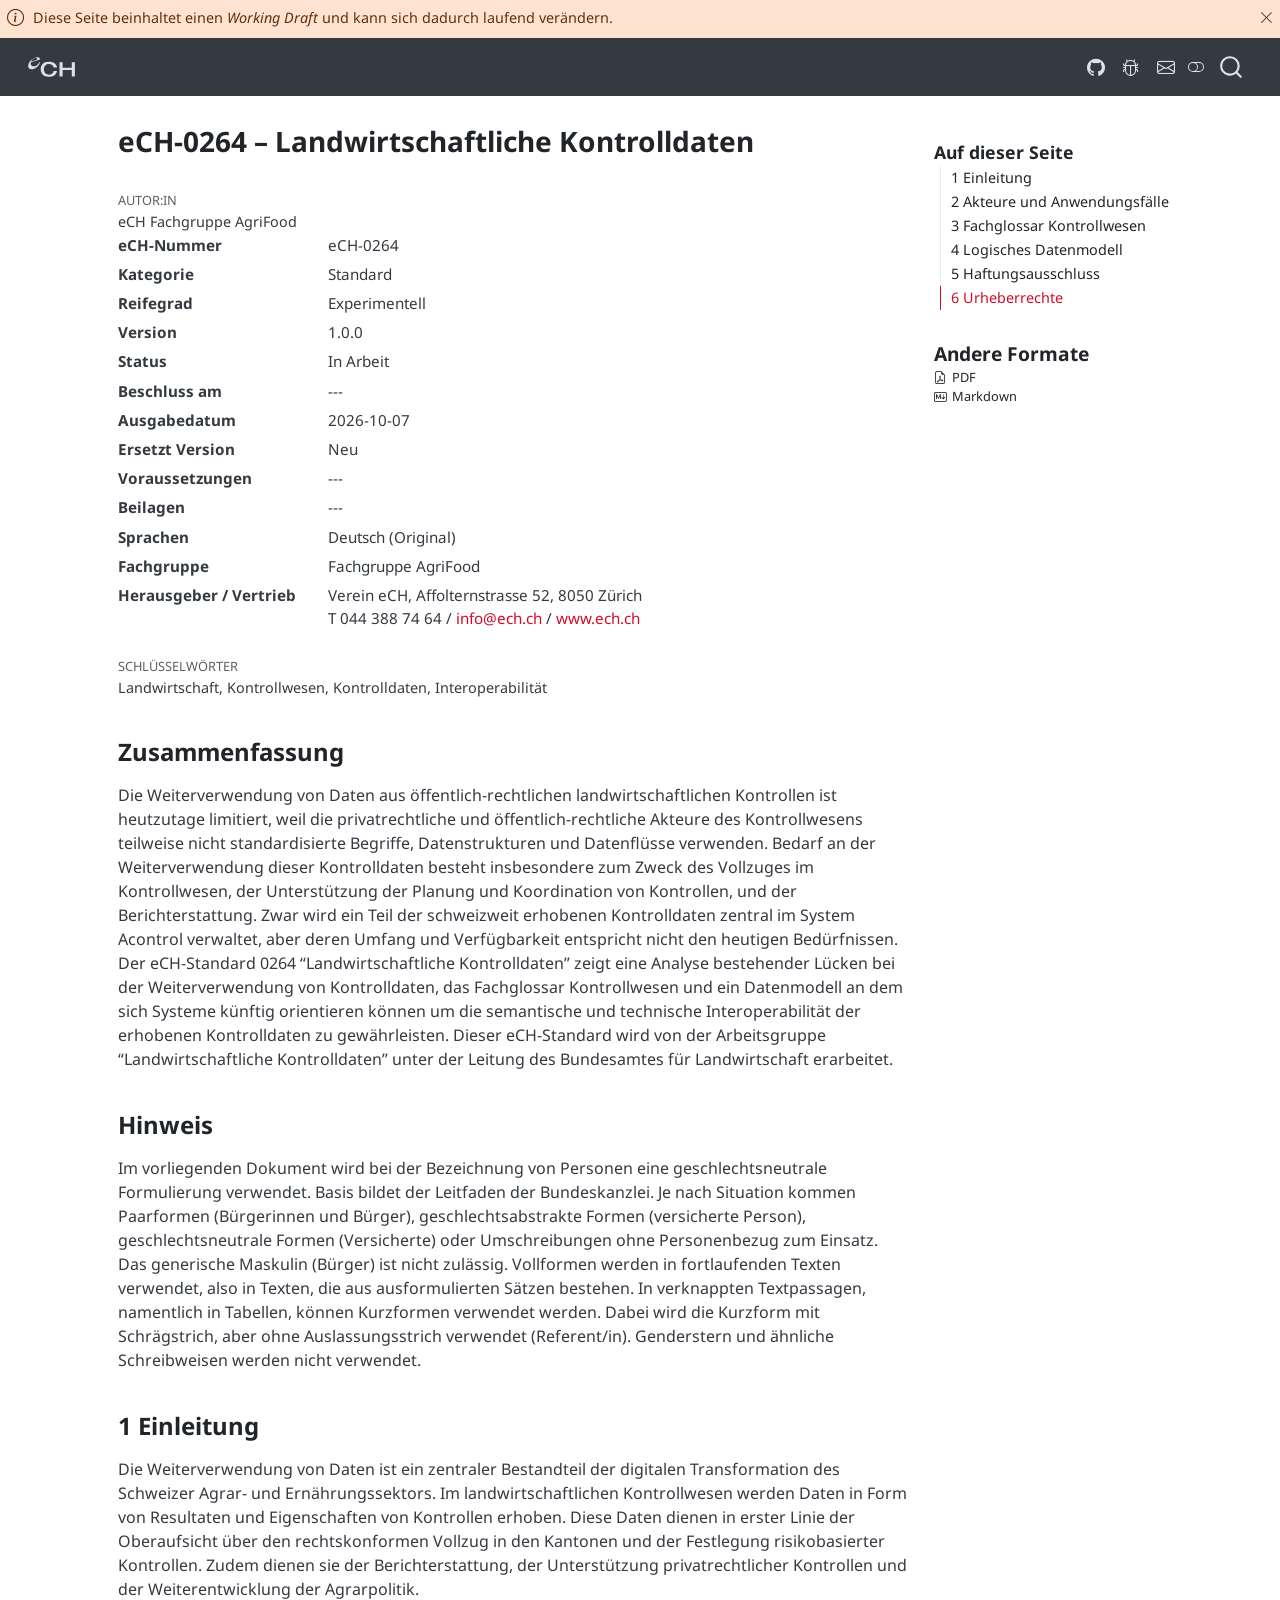
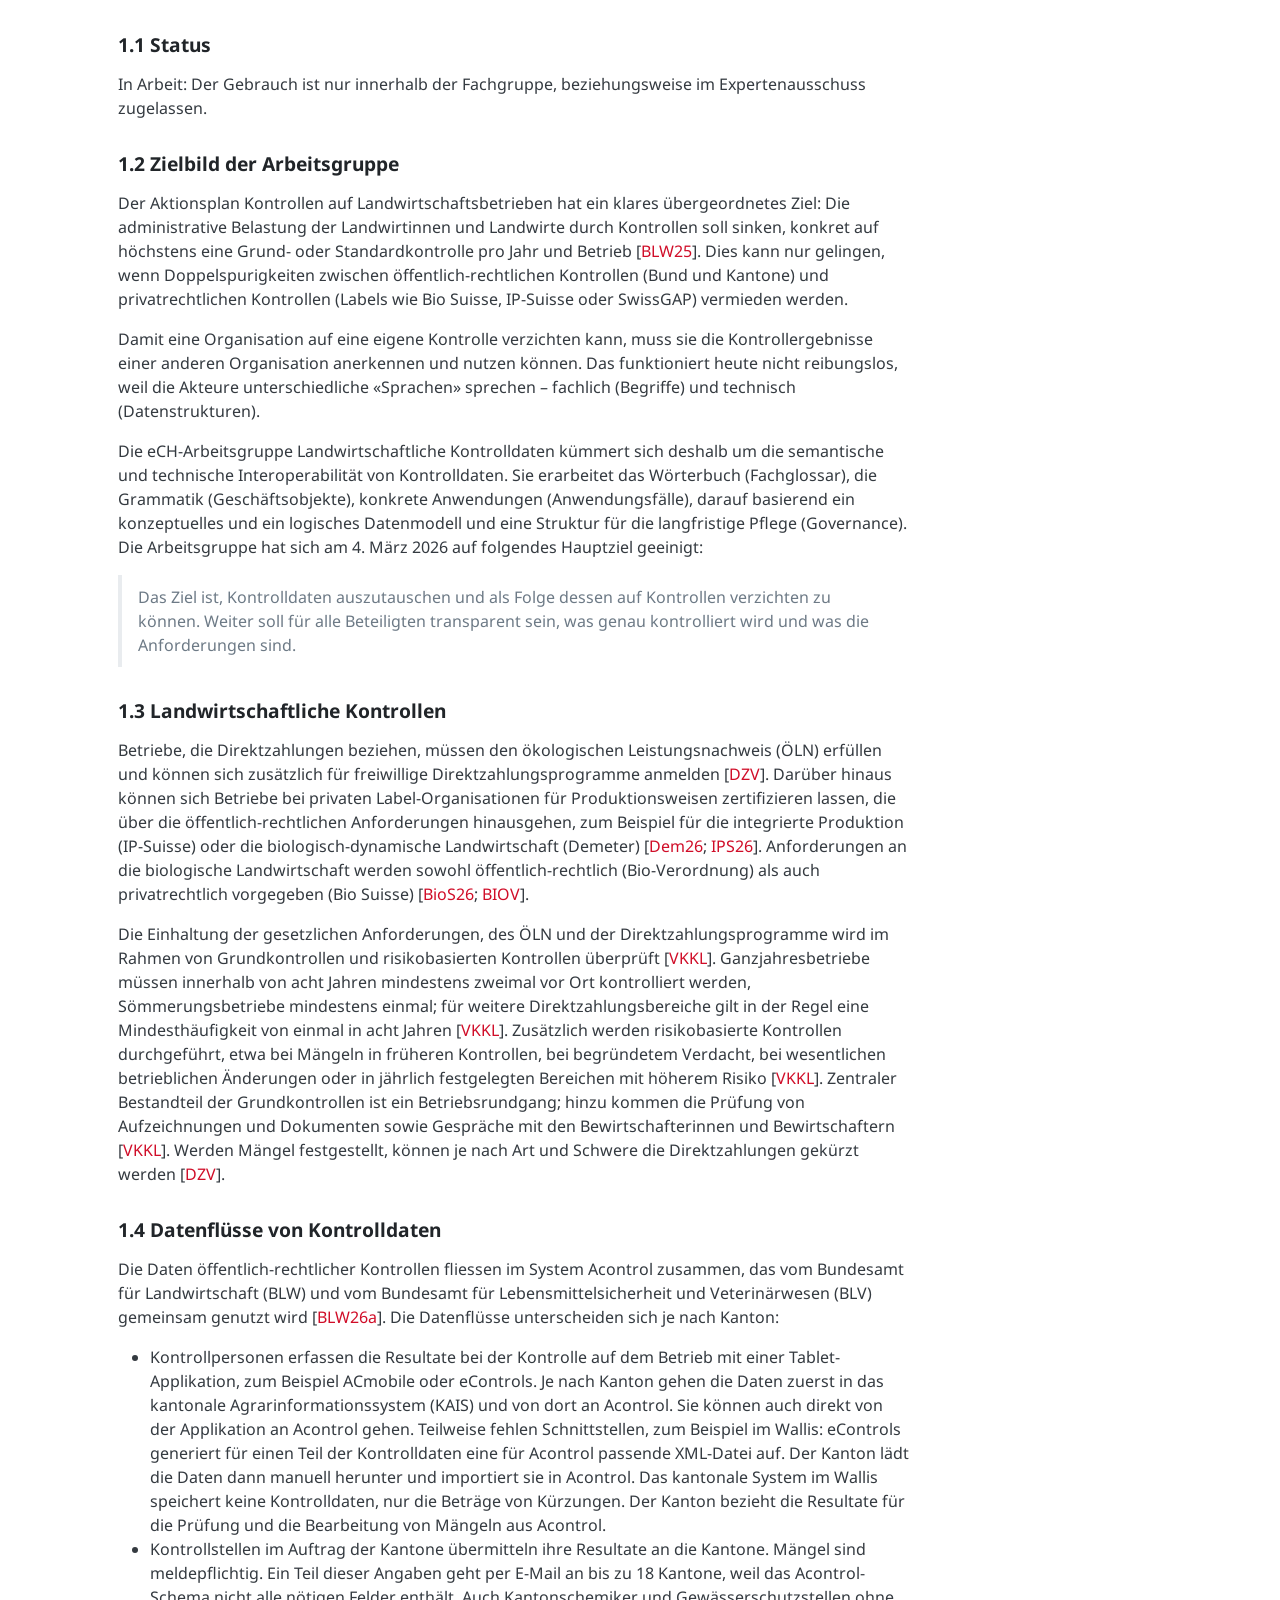
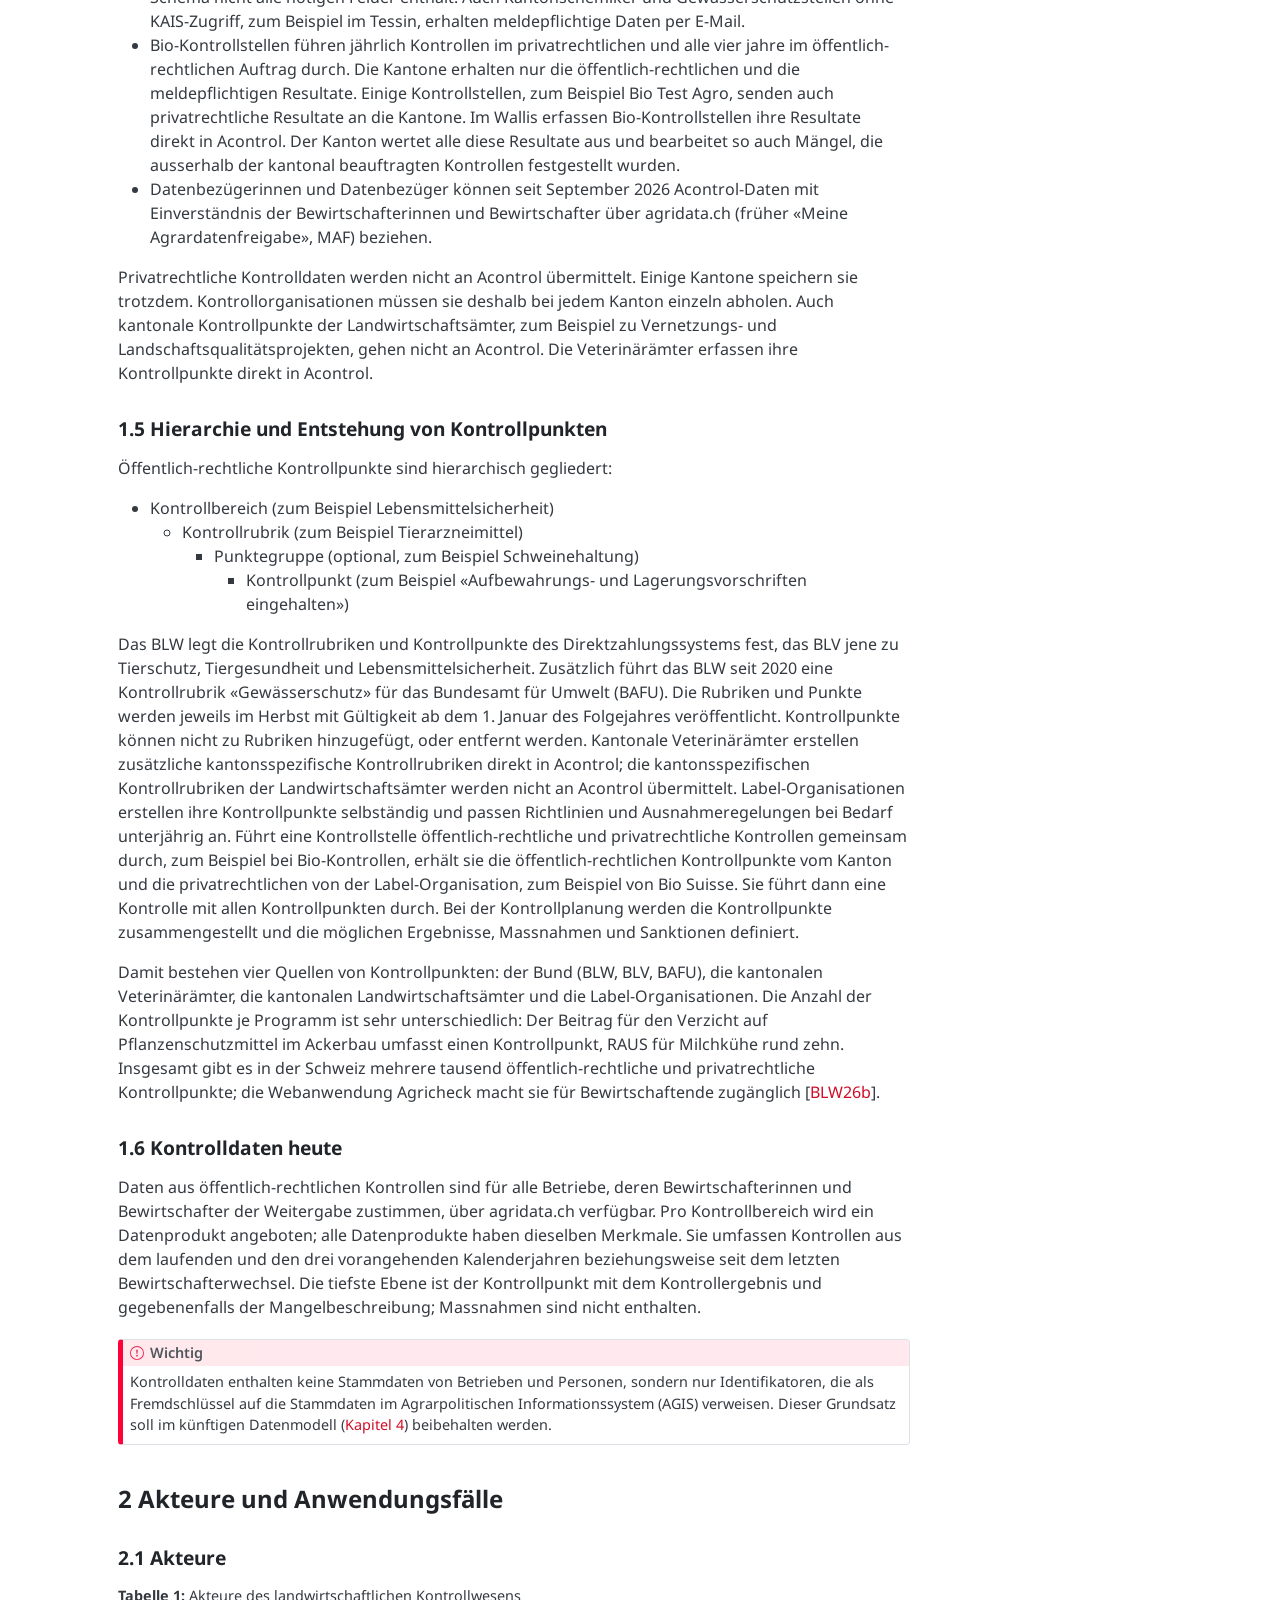
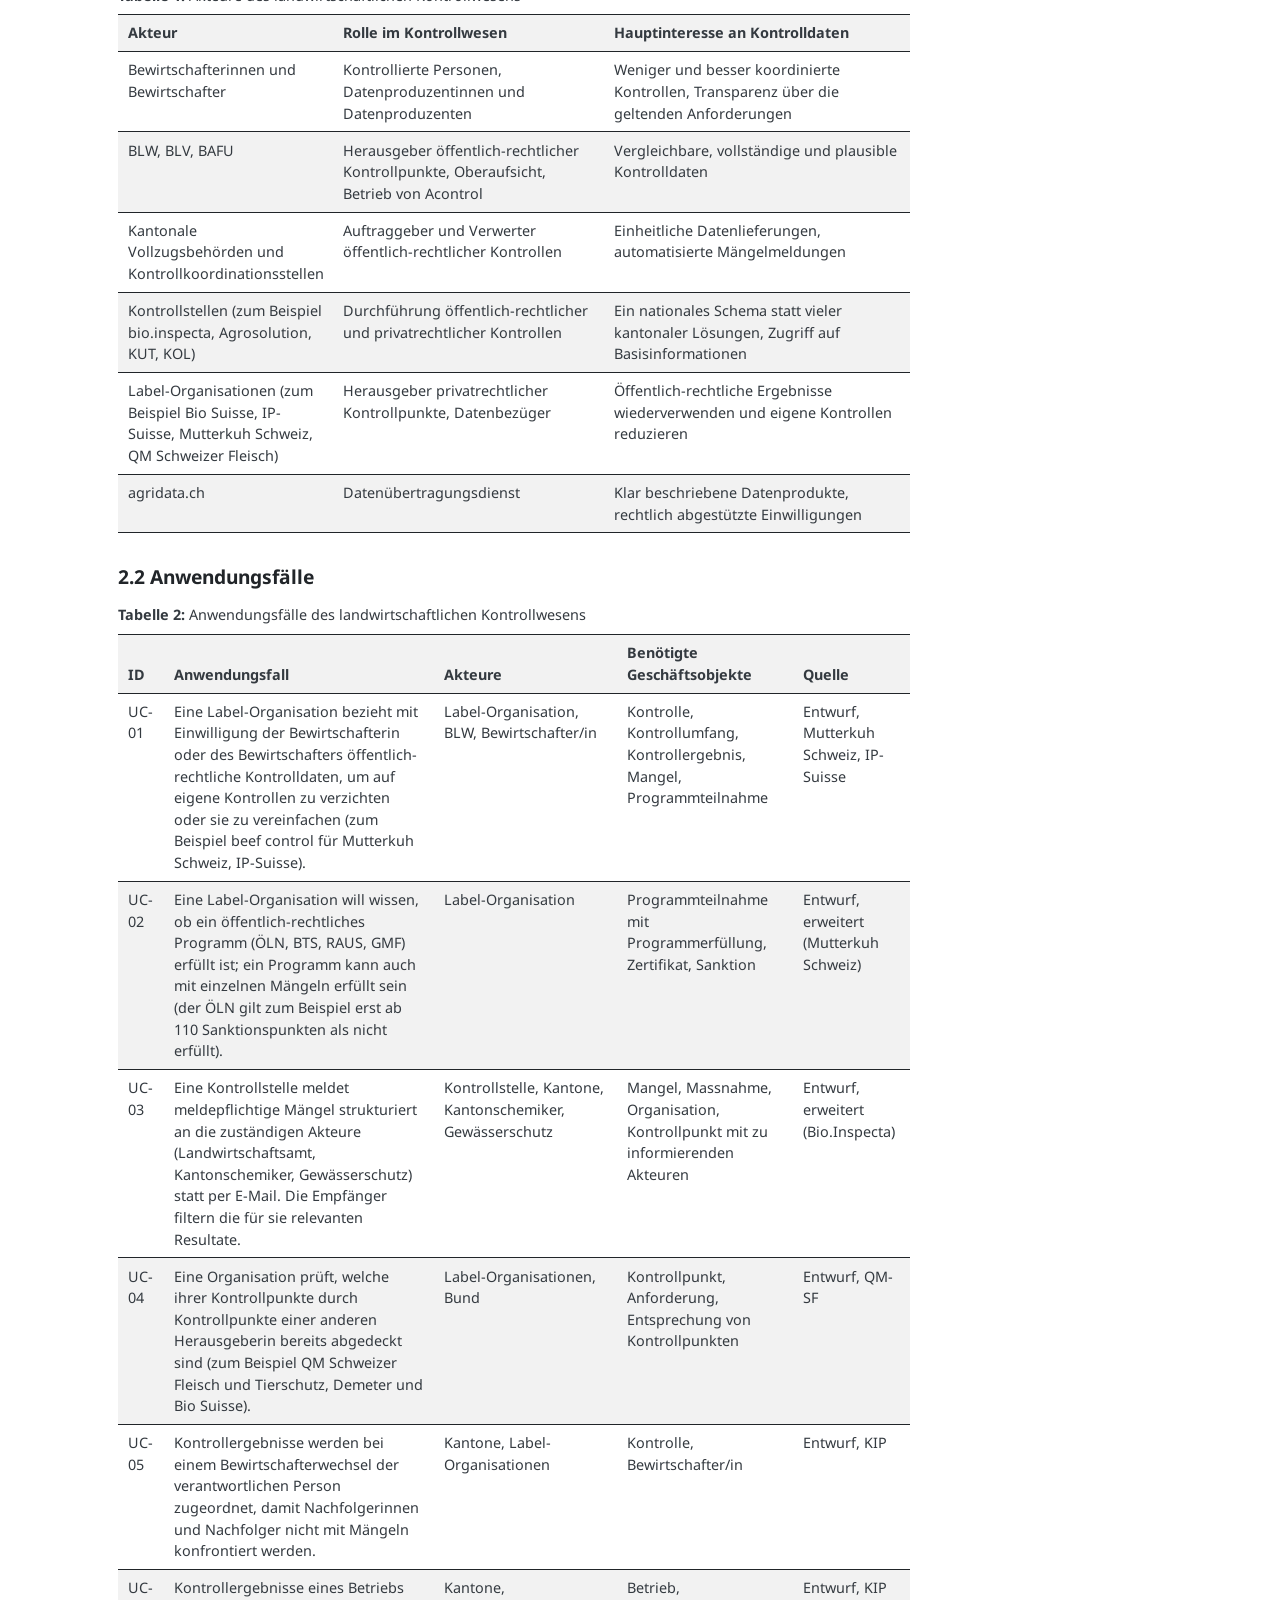
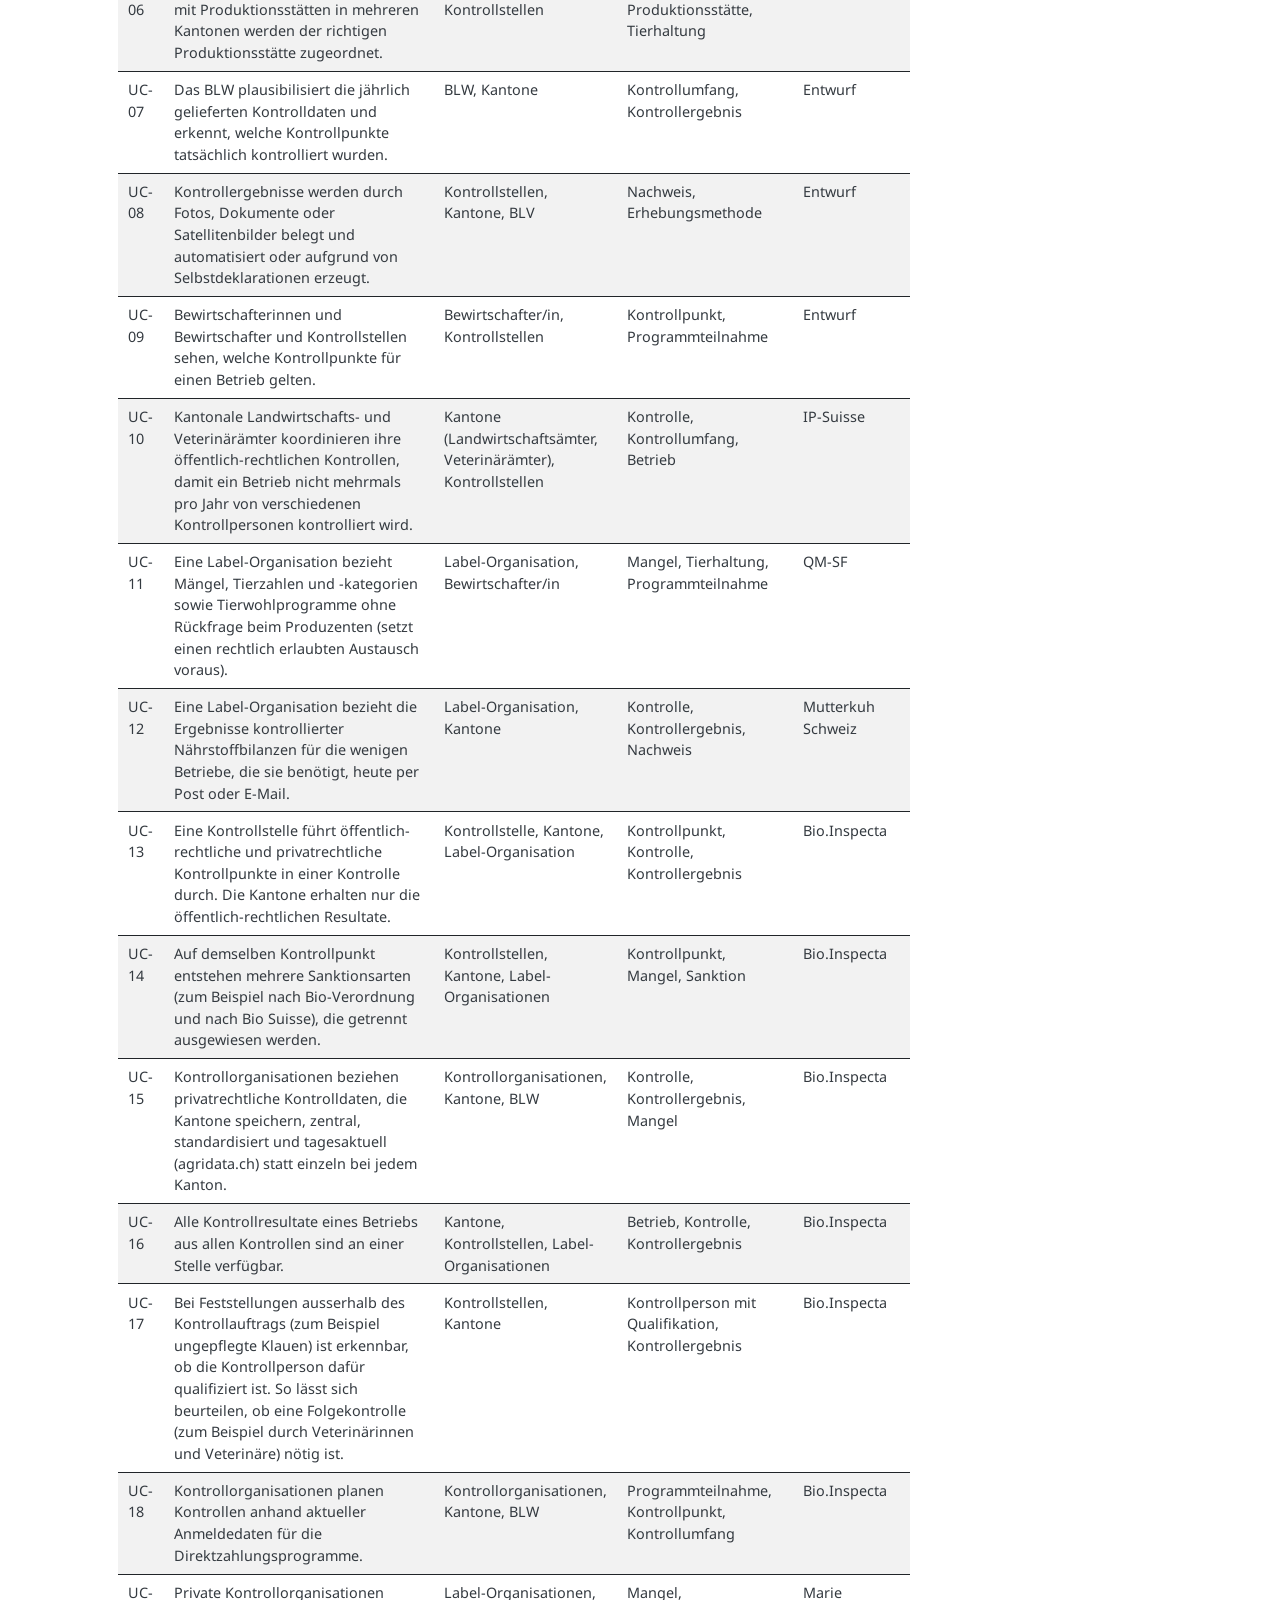
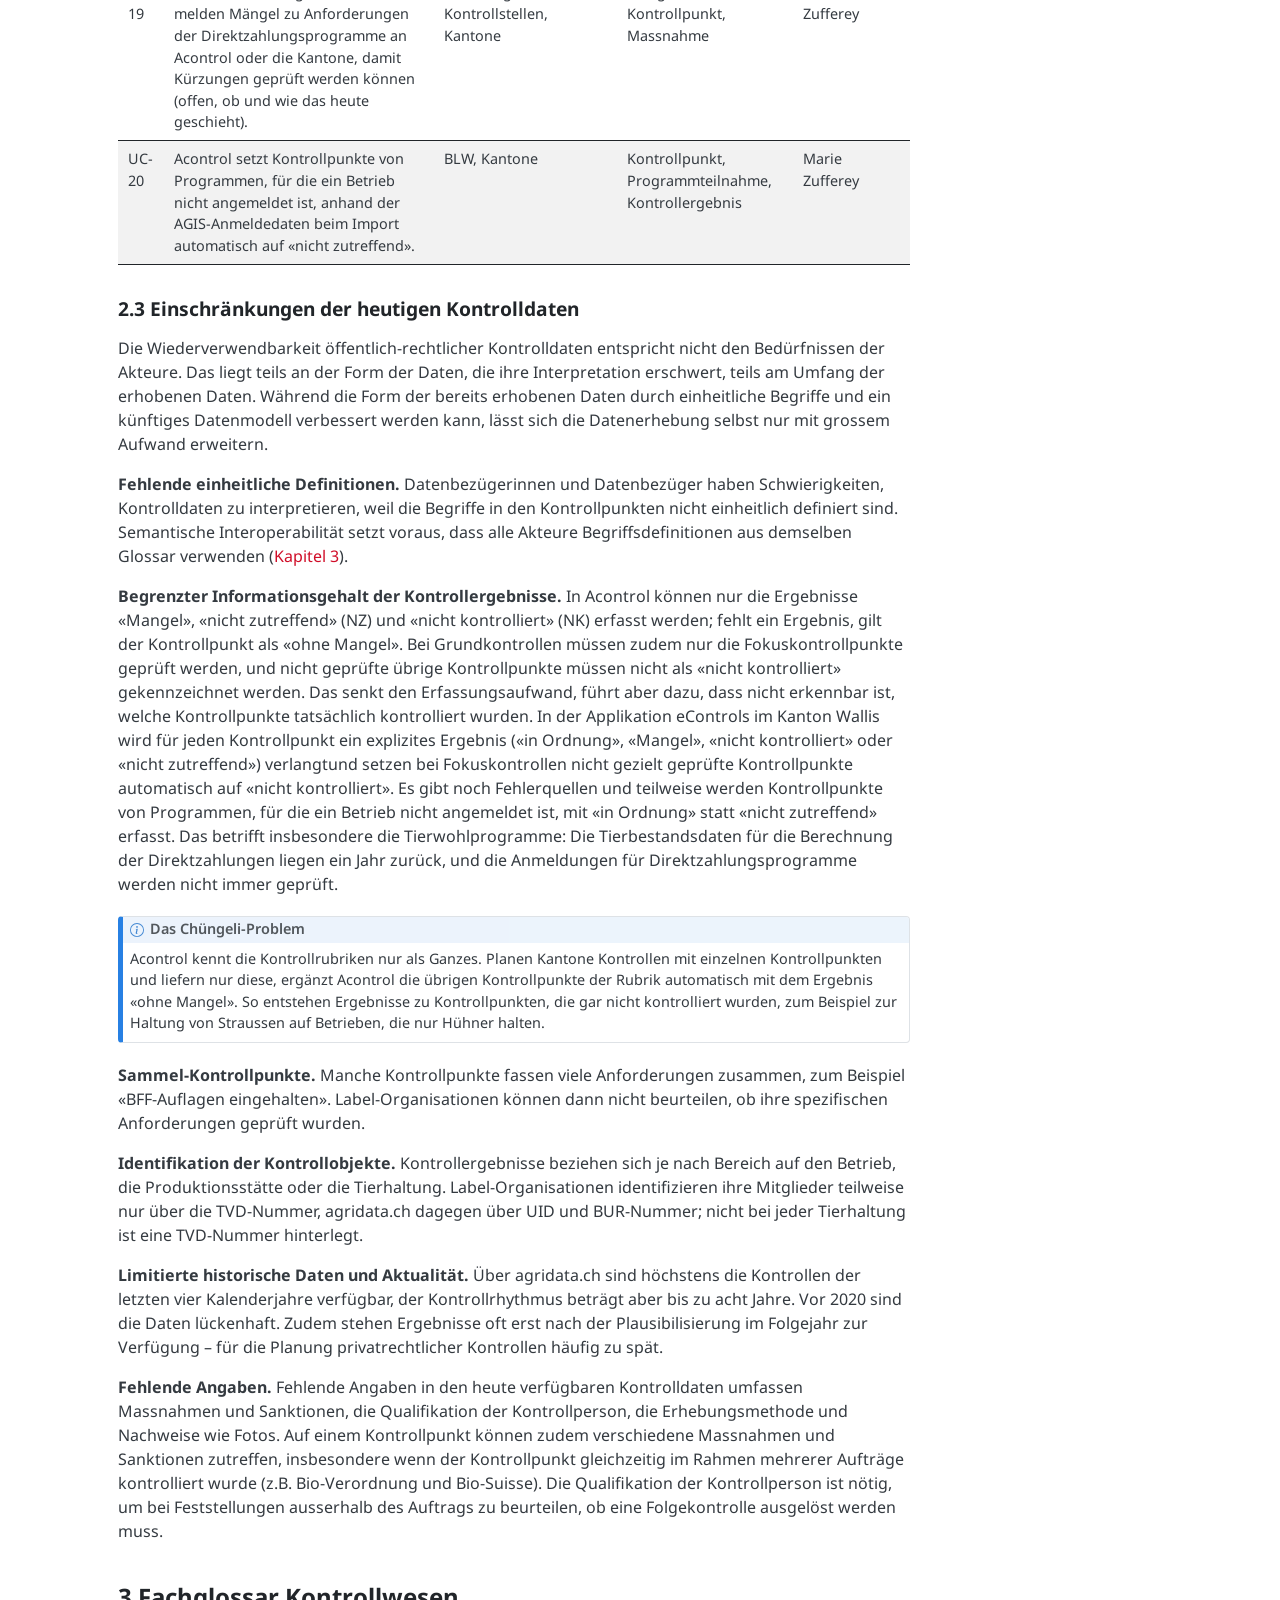
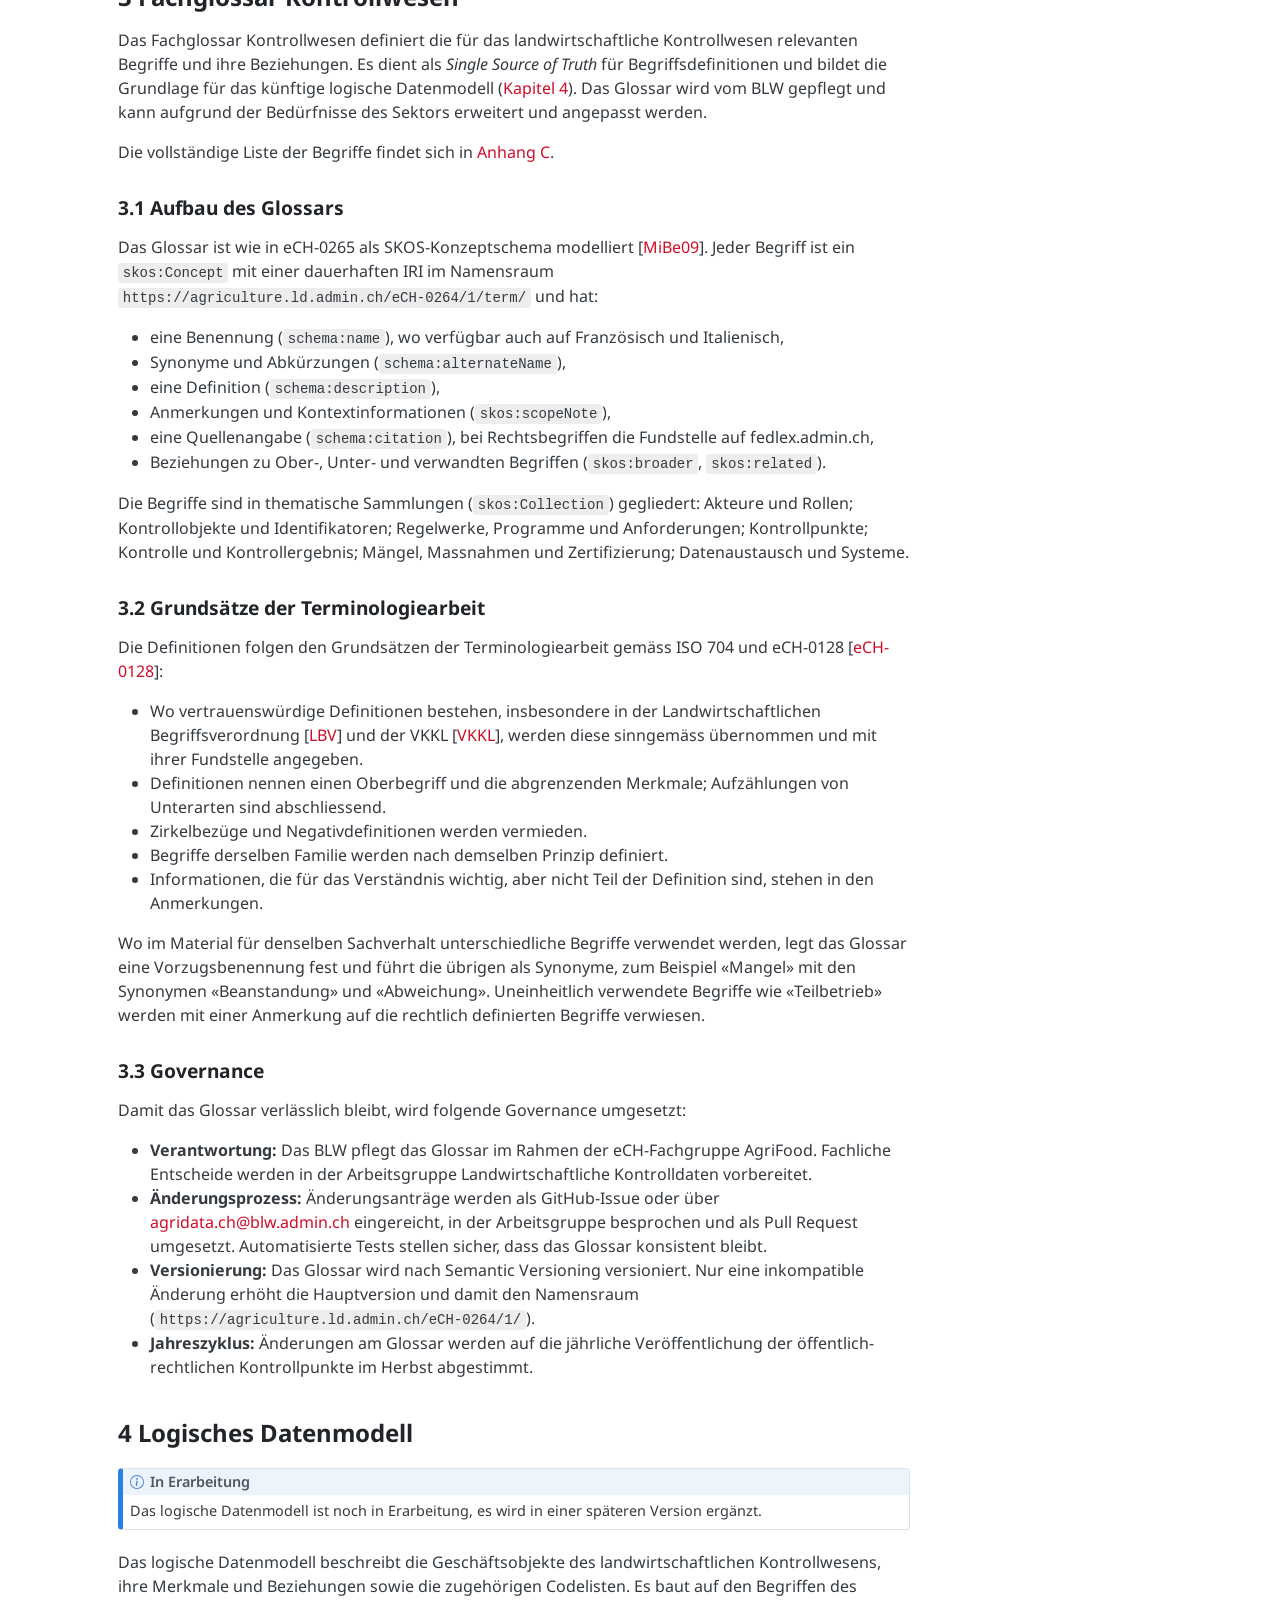
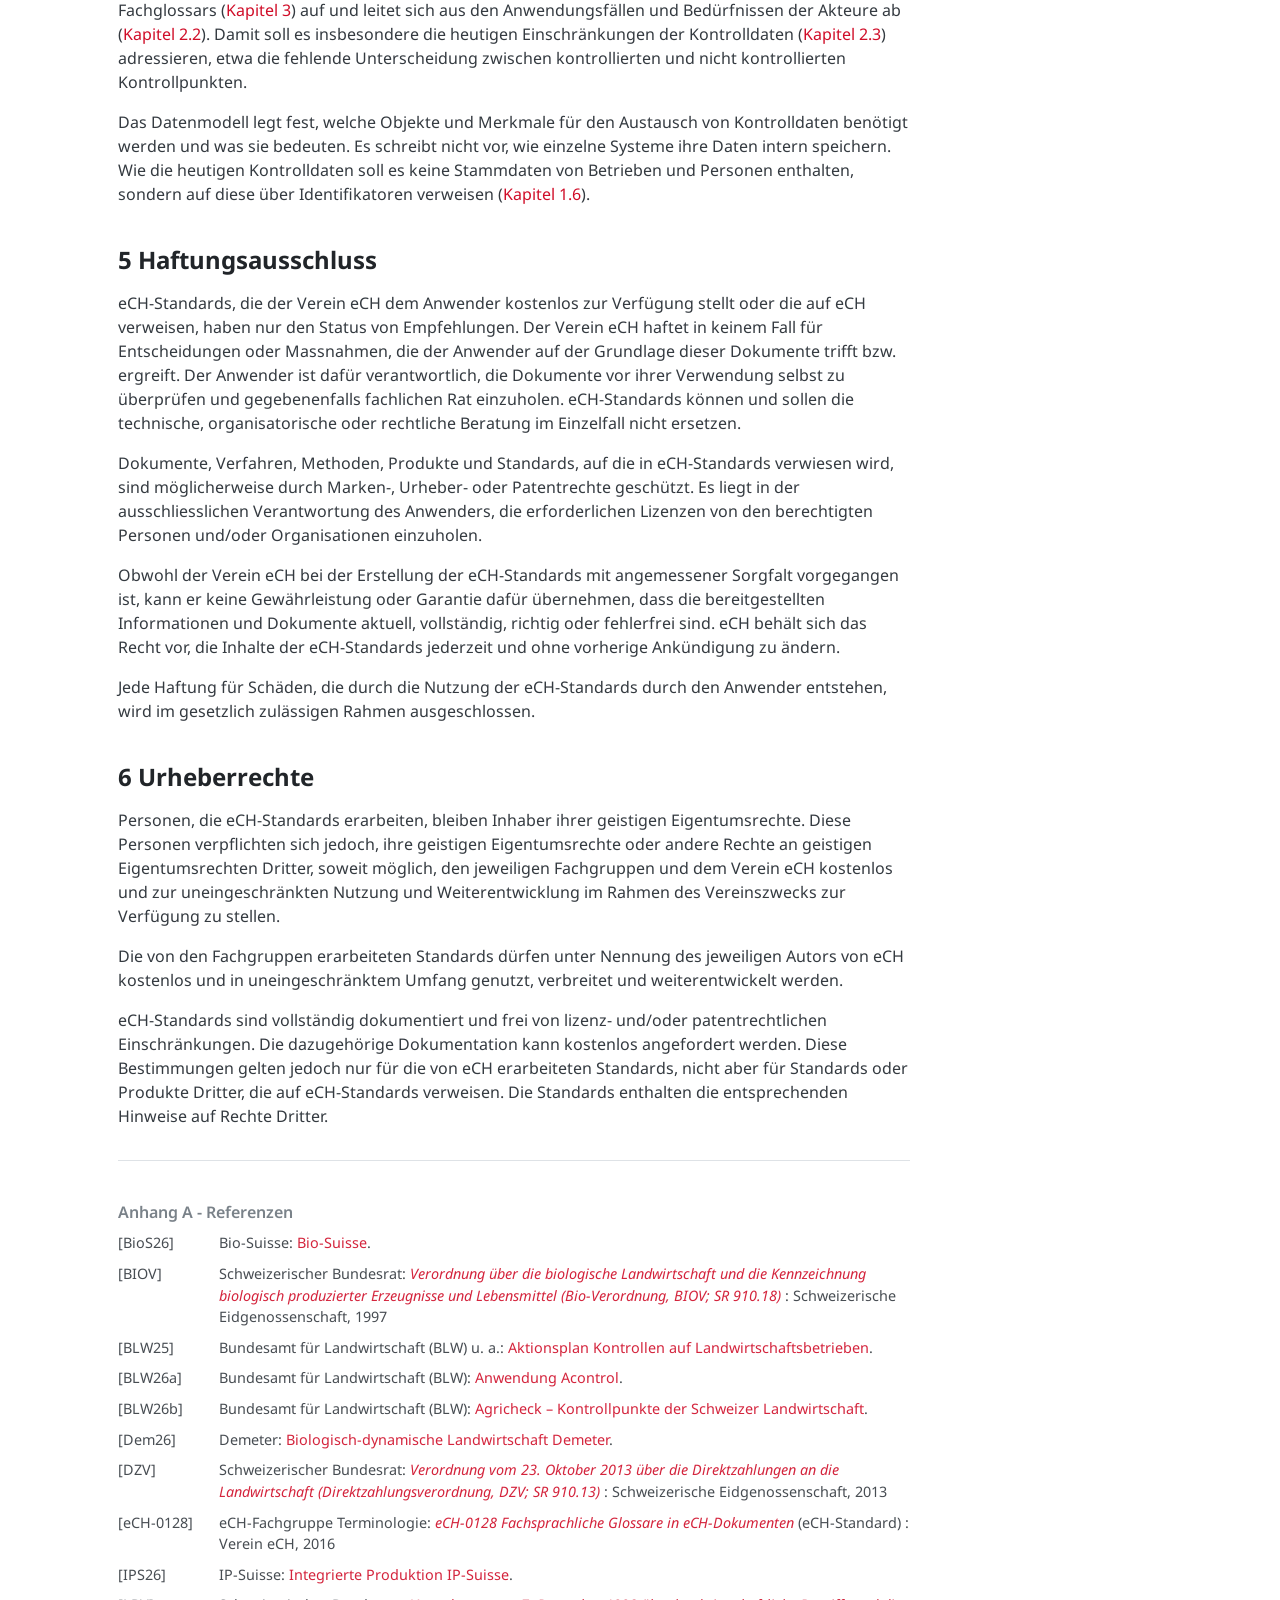
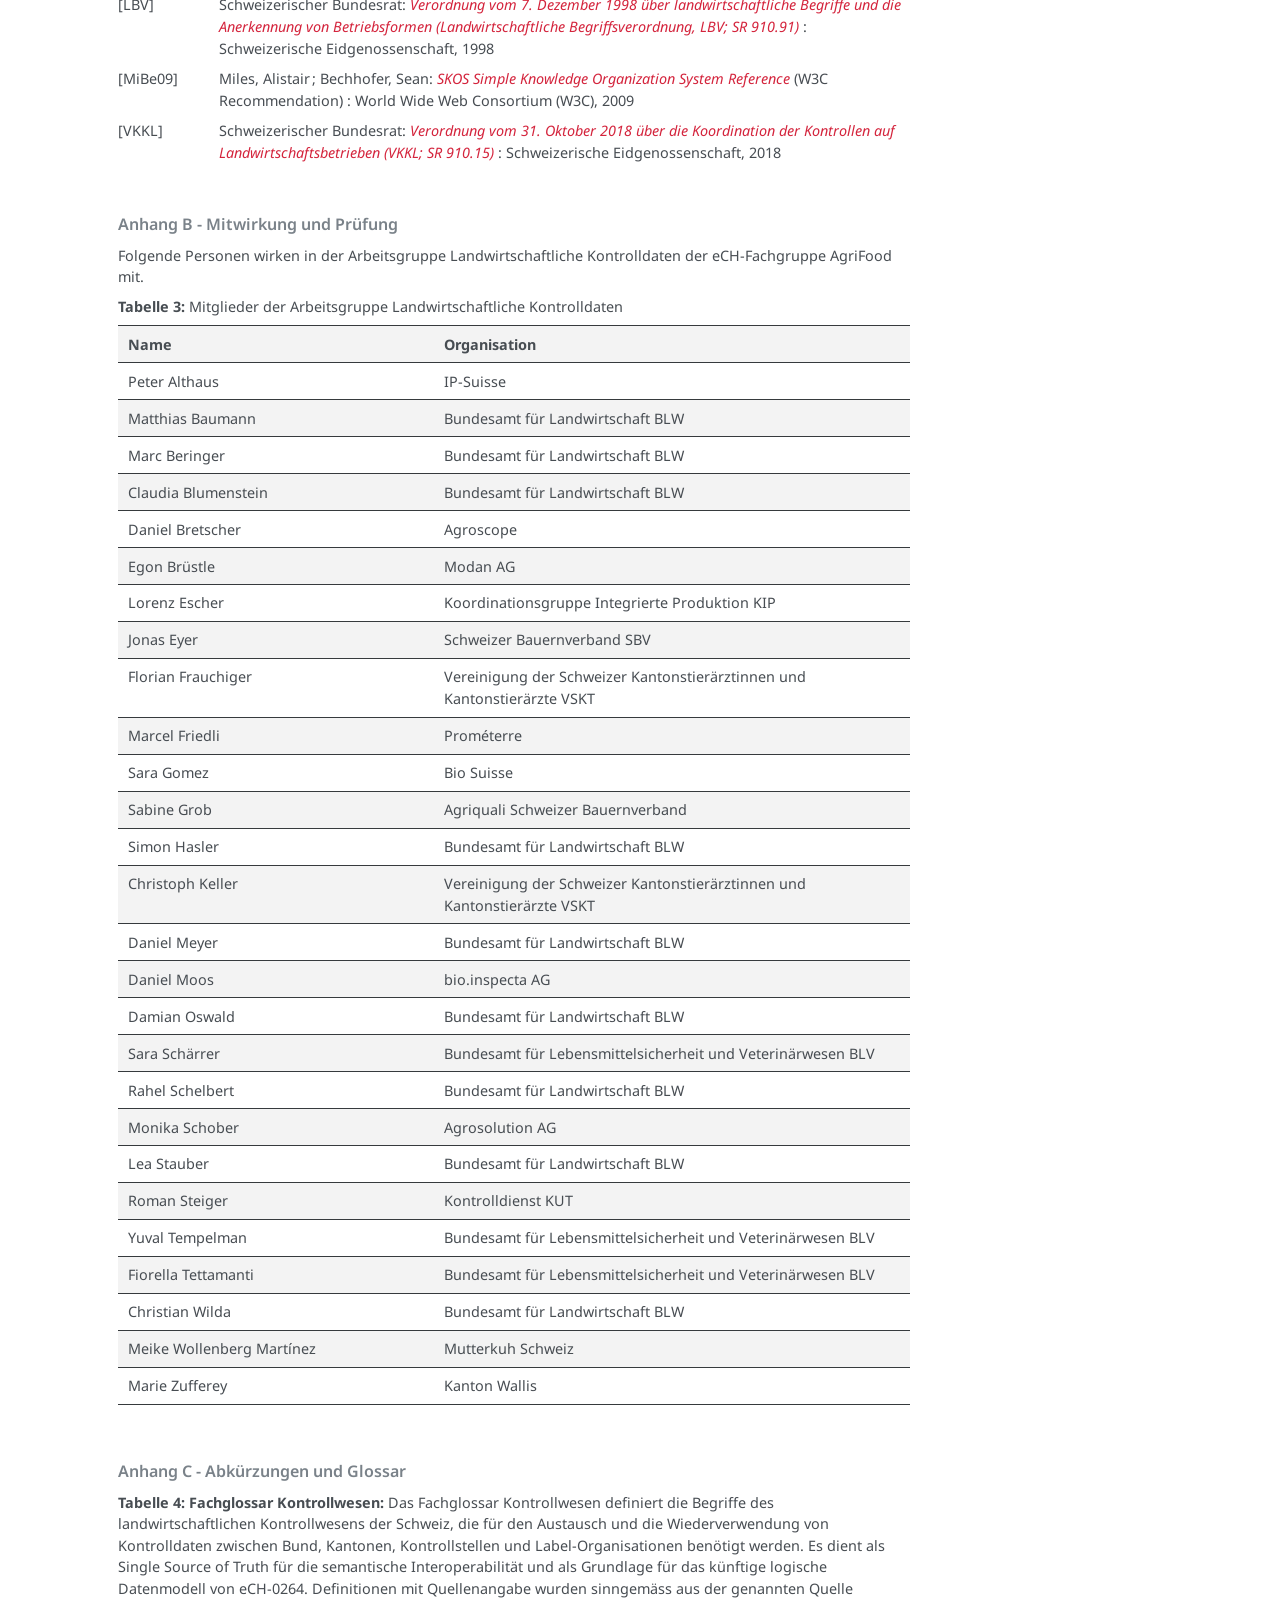
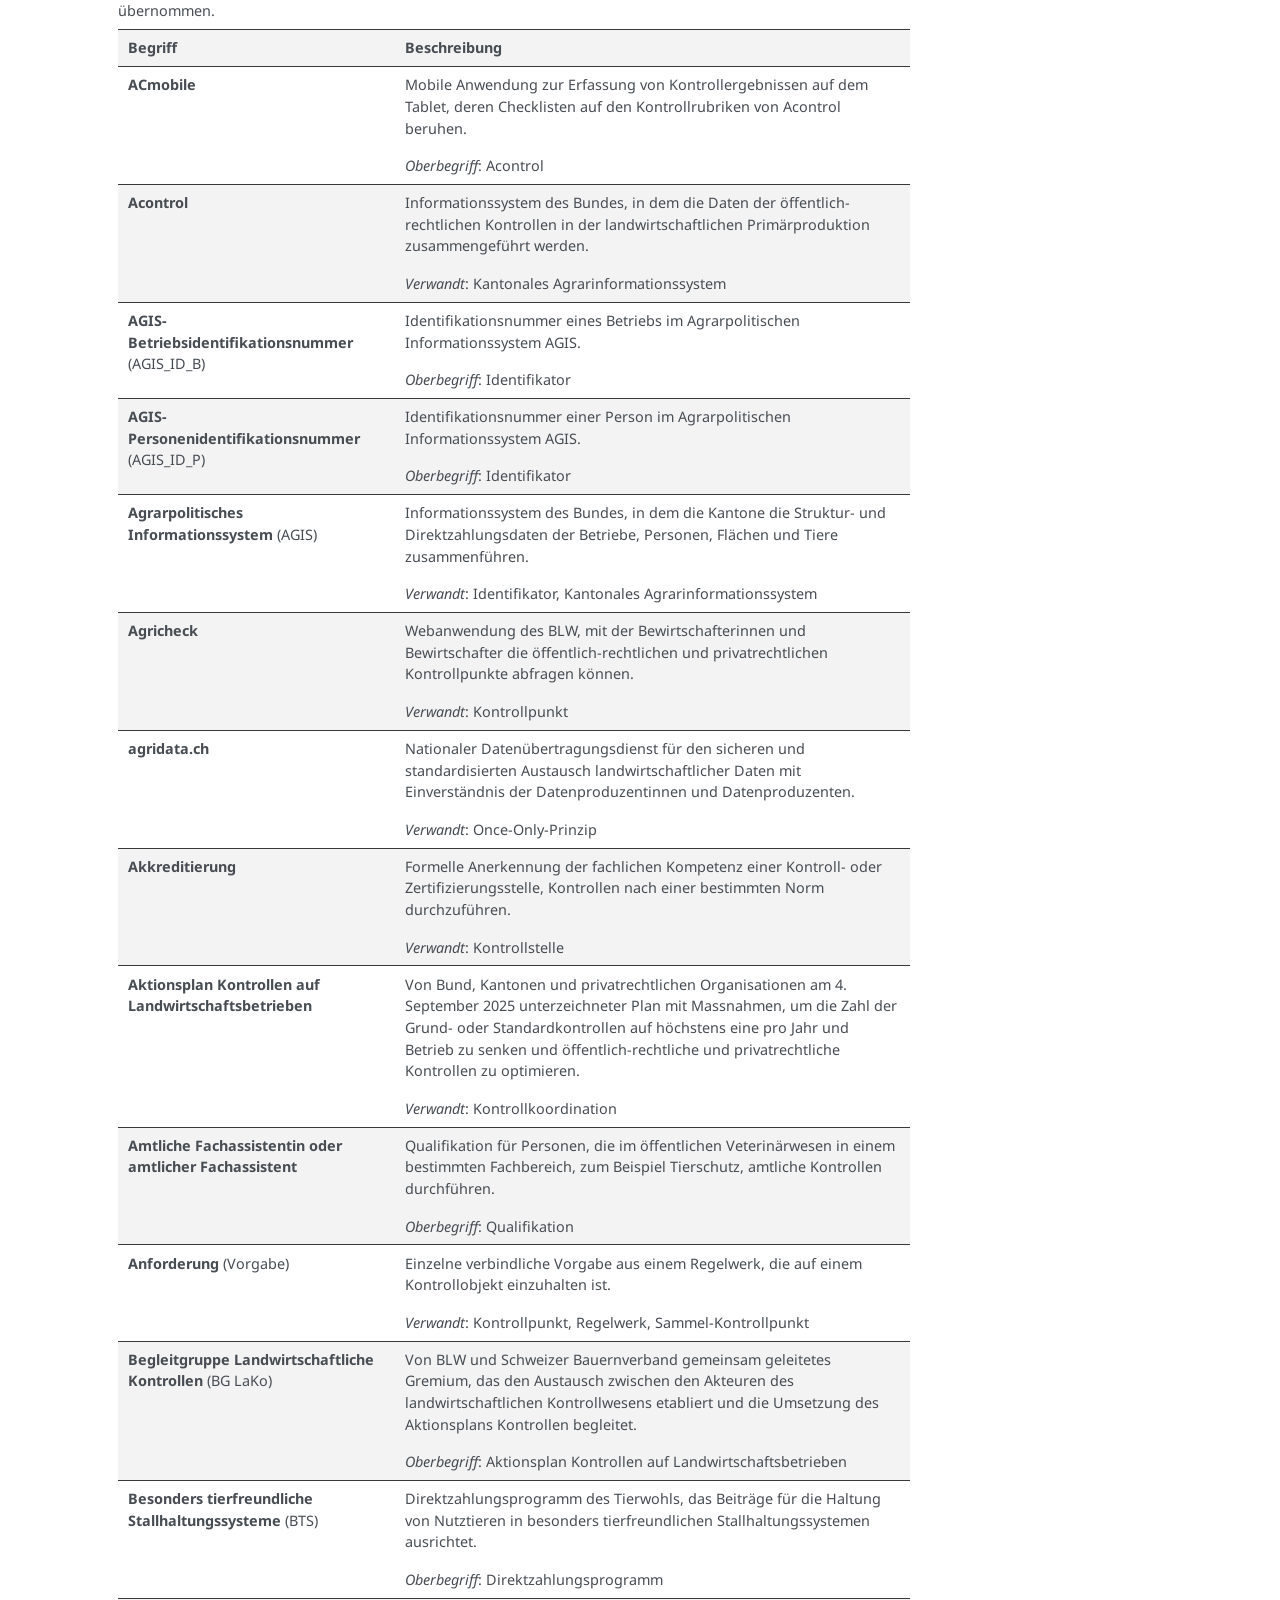
==== commit f0b15edb: "deploy: f0dfbac5225ea683de260d6153c53adece2b8d70" ====
--- a/de/index.html
+++ b/de/index.html
@@ -70,9 +70,9 @@
 <link href="../site_libs/quarto-html/quarto-syntax-highlighting-5c1318cf63eba56dbef7ba16bc7d56f5.css" rel="stylesheet" class="quarto-color-scheme-extra" id="quarto-text-highlighting-styles">
 <script src="../site_libs/bootstrap/bootstrap.min.js"></script>
 <link href="../site_libs/bootstrap/bootstrap-icons.css" rel="stylesheet">
-<link href="../site_libs/bootstrap/bootstrap-4e3e9719ee07071840381ae7d92f4e92.min.css" rel="stylesheet" append-hash="true" class="quarto-color-scheme" id="quarto-bootstrap" data-mode="light">
-<link href="../site_libs/bootstrap/bootstrap-dark-5e4c517e5e144ebeab2ab970c0de43fa.min.css" rel="stylesheet" append-hash="true" class="quarto-color-scheme quarto-color-alternate" id="quarto-bootstrap" data-mode="dark">
-<link href="../site_libs/bootstrap/bootstrap-4e3e9719ee07071840381ae7d92f4e92.min.css" rel="stylesheet" append-hash="true" class="quarto-color-scheme-extra" id="quarto-bootstrap" data-mode="light">
+<link href="../site_libs/bootstrap/bootstrap-17dc1078881f677a4696378bbbfcc0d4.min.css" rel="stylesheet" append-hash="true" class="quarto-color-scheme" id="quarto-bootstrap" data-mode="light">
+<link href="../site_libs/bootstrap/bootstrap-dark-3cca6b6b1f9a8b1de814a830ce574450.min.css" rel="stylesheet" append-hash="true" class="quarto-color-scheme quarto-color-alternate" id="quarto-bootstrap" data-mode="dark">
+<link href="../site_libs/bootstrap/bootstrap-17dc1078881f677a4696378bbbfcc0d4.min.css" rel="stylesheet" append-hash="true" class="quarto-color-scheme-extra" id="quarto-bootstrap" data-mode="light">
 <script id="quarto-search-options" type="application/json">{
   "location": "navbar",
   "copy-button": false,
@@ -331,7 +331,7 @@
   <li><a href="#sec-actors-use-cases" id="toc-sec-actors-use-cases" class="nav-link" data-scroll-target="#sec-actors-use-cases"><span class="header-section-number">2</span> Akteure und Anwendungsfälle</a>
   <ul class="collapse">
   <li><a href="#sec-actors" id="toc-sec-actors" class="nav-link" data-scroll-target="#sec-actors"><span class="header-section-number">2.1</span> Akteure</a></li>
-  <li><a href="#sec-usecases" id="toc-sec-usecases" class="nav-link" data-scroll-target="#sec-usecases"><span class="header-section-number">2.2</span> Anwendungsfälle</a></li>
+  <li><a href="#sec-use-cases" id="toc-sec-use-cases" class="nav-link" data-scroll-target="#sec-use-cases"><span class="header-section-number">2.2</span> Anwendungsfälle</a></li>
   <li><a href="#sec-limitations" id="toc-sec-limitations" class="nav-link" data-scroll-target="#sec-limitations"><span class="header-section-number">2.3</span> Einschränkungen der heutigen Kontrolldaten</a></li>
   </ul></li>
   <li><a href="#sec-glossary" id="toc-sec-glossary" class="nav-link" data-scroll-target="#sec-glossary"><span class="header-section-number">3</span> Fachglossar Kontrollwesen</a>
@@ -605,8 +605,8 @@
 </figure>
 </div>
 </section>
-<section id="sec-usecases" class="level2" data-number="2.2">
-<h2 data-number="2.2" class="anchored" data-anchor-id="sec-usecases"><span class="header-section-number">2.2</span> Anwendungsfälle</h2>
+<section id="sec-use-cases" class="level2" data-number="2.2">
+<h2 data-number="2.2" class="anchored" data-anchor-id="sec-use-cases"><span class="header-section-number">2.2</span> Anwendungsfälle</h2>
 <div id="tbl-use-cases" class="quarto-float quarto-figure quarto-figure-center anchored" data-tbl-colwidths="[6,38,18,23,15]">
 <figure class="quarto-float quarto-float-tbl figure">
 <figcaption class="quarto-float-caption-top quarto-float-caption quarto-float-tbl" id="tbl-use-cases-caption-0ceaefa1-69ba-4598-a22c-09a6ac19f8ca">
@@ -856,7 +856,7 @@
 <p>Das logische Datenmodell ist noch in Erarbeitung, es wird in einer späteren Version ergänzt.</p>
 </div>
 </div>
-<p>Das logische Datenmodell beschreibt die Geschäftsobjekte des landwirtschaftlichen Kontrollwesens, ihre Merkmale und Beziehungen sowie die zugehörigen Codelisten. Es baut auf den Begriffen des Fachglossars (<a href="#sec-glossary" class="quarto-xref">Kapitel&nbsp;3</a>) auf und leitet sich aus den Anwendungsfällen und Bedürfnissen der Akteure ab (<strong>?@sec-use-cases</strong>). Damit soll es insbesondere die heutigen Einschränkungen der Kontrolldaten (<a href="#sec-limitations" class="quarto-xref">Kapitel&nbsp;2.3</a>) adressieren, etwa die fehlende Unterscheidung zwischen kontrollierten und nicht kontrollierten Kontrollpunkten.</p>
+<p>Das logische Datenmodell beschreibt die Geschäftsobjekte des landwirtschaftlichen Kontrollwesens, ihre Merkmale und Beziehungen sowie die zugehörigen Codelisten. Es baut auf den Begriffen des Fachglossars (<a href="#sec-glossary" class="quarto-xref">Kapitel&nbsp;3</a>) auf und leitet sich aus den Anwendungsfällen und Bedürfnissen der Akteure ab (<a href="#sec-use-cases" class="quarto-xref">Kapitel&nbsp;2.2</a>). Damit soll es insbesondere die heutigen Einschränkungen der Kontrolldaten (<a href="#sec-limitations" class="quarto-xref">Kapitel&nbsp;2.3</a>) adressieren, etwa die fehlende Unterscheidung zwischen kontrollierten und nicht kontrollierten Kontrollpunkten.</p>
 <p>Das Datenmodell legt fest, welche Objekte und Merkmale für den Austausch von Kontrolldaten benötigt werden und was sie bedeuten. Es schreibt nicht vor, wie einzelne Systeme ihre Daten intern speichern. Wie die heutigen Kontrolldaten soll es keine Stammdaten von Betrieben und Personen enthalten, sondern auf diese über Identifikatoren verweisen (<a href="#sec-inspection-data" class="quarto-xref">Kapitel&nbsp;1.6</a>).</p>
 </section>
 <section id="sec-disclaimer" class="level1" data-number="5">
